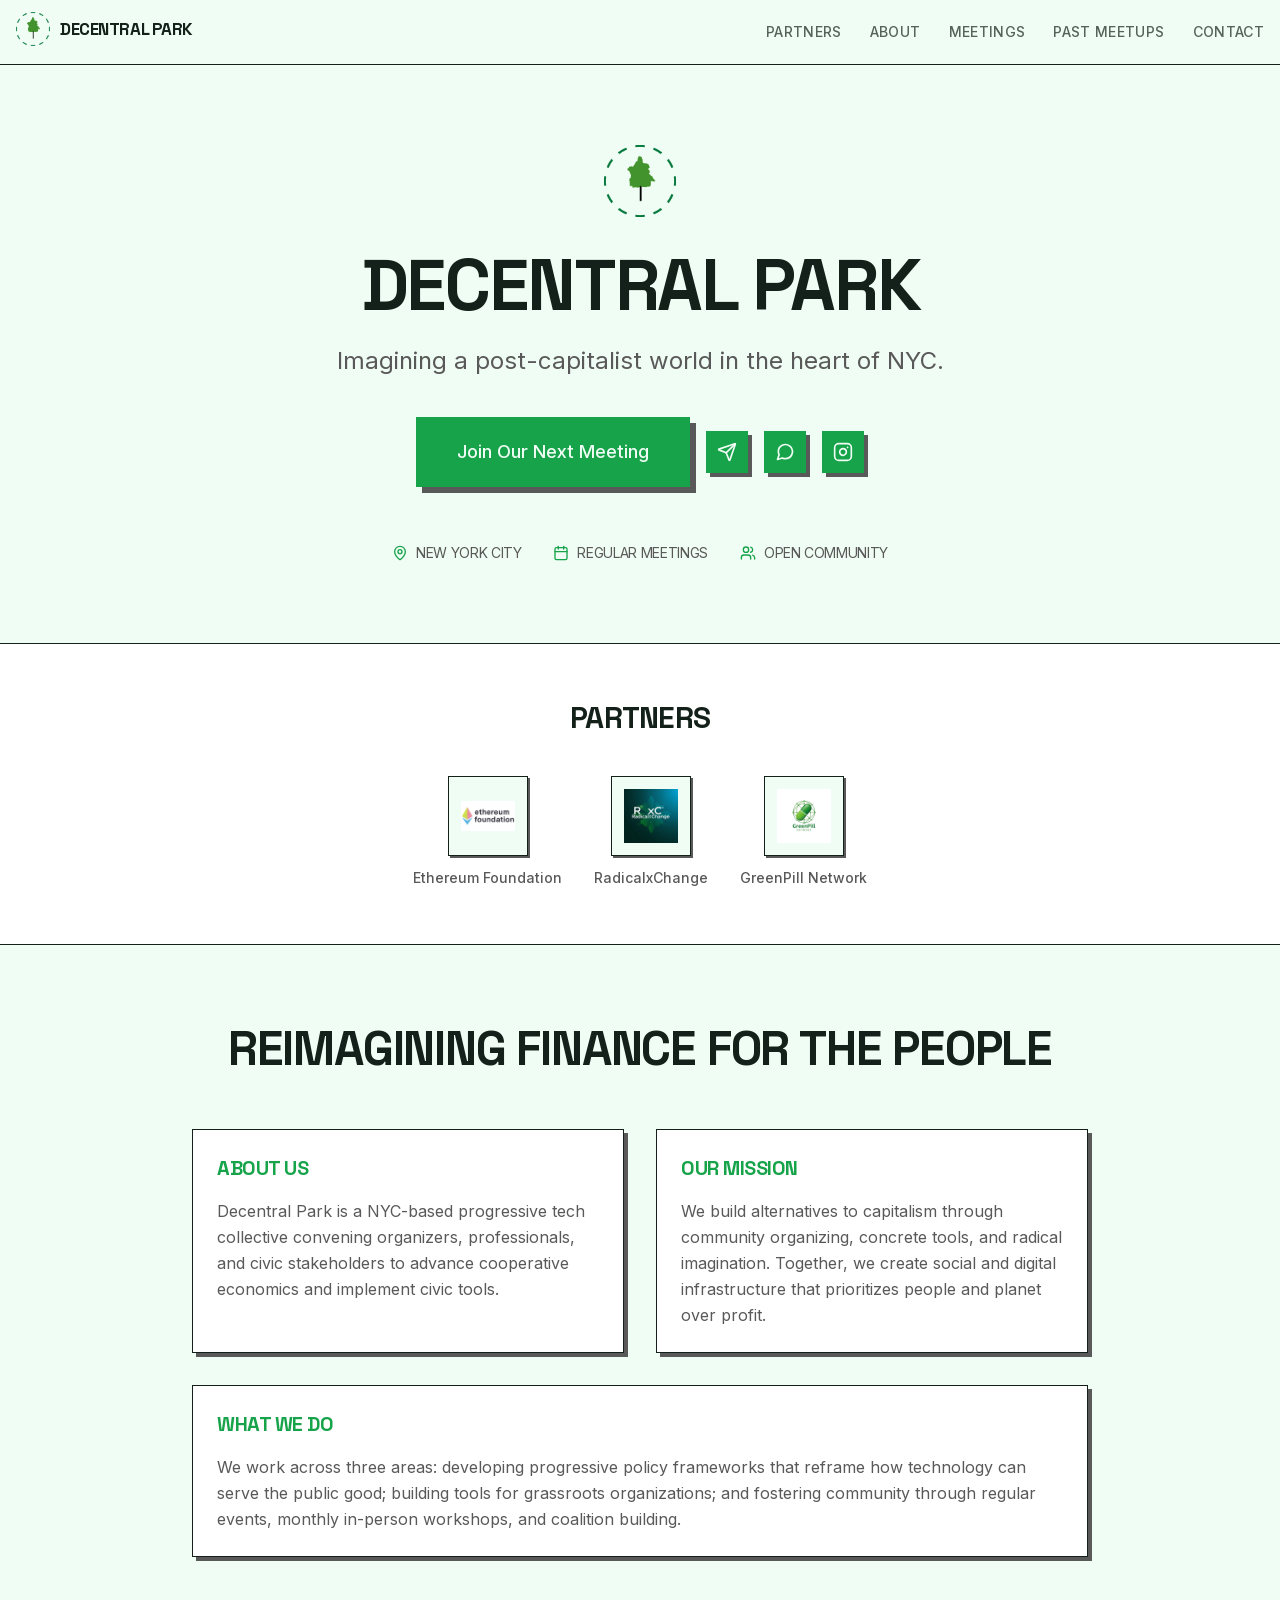
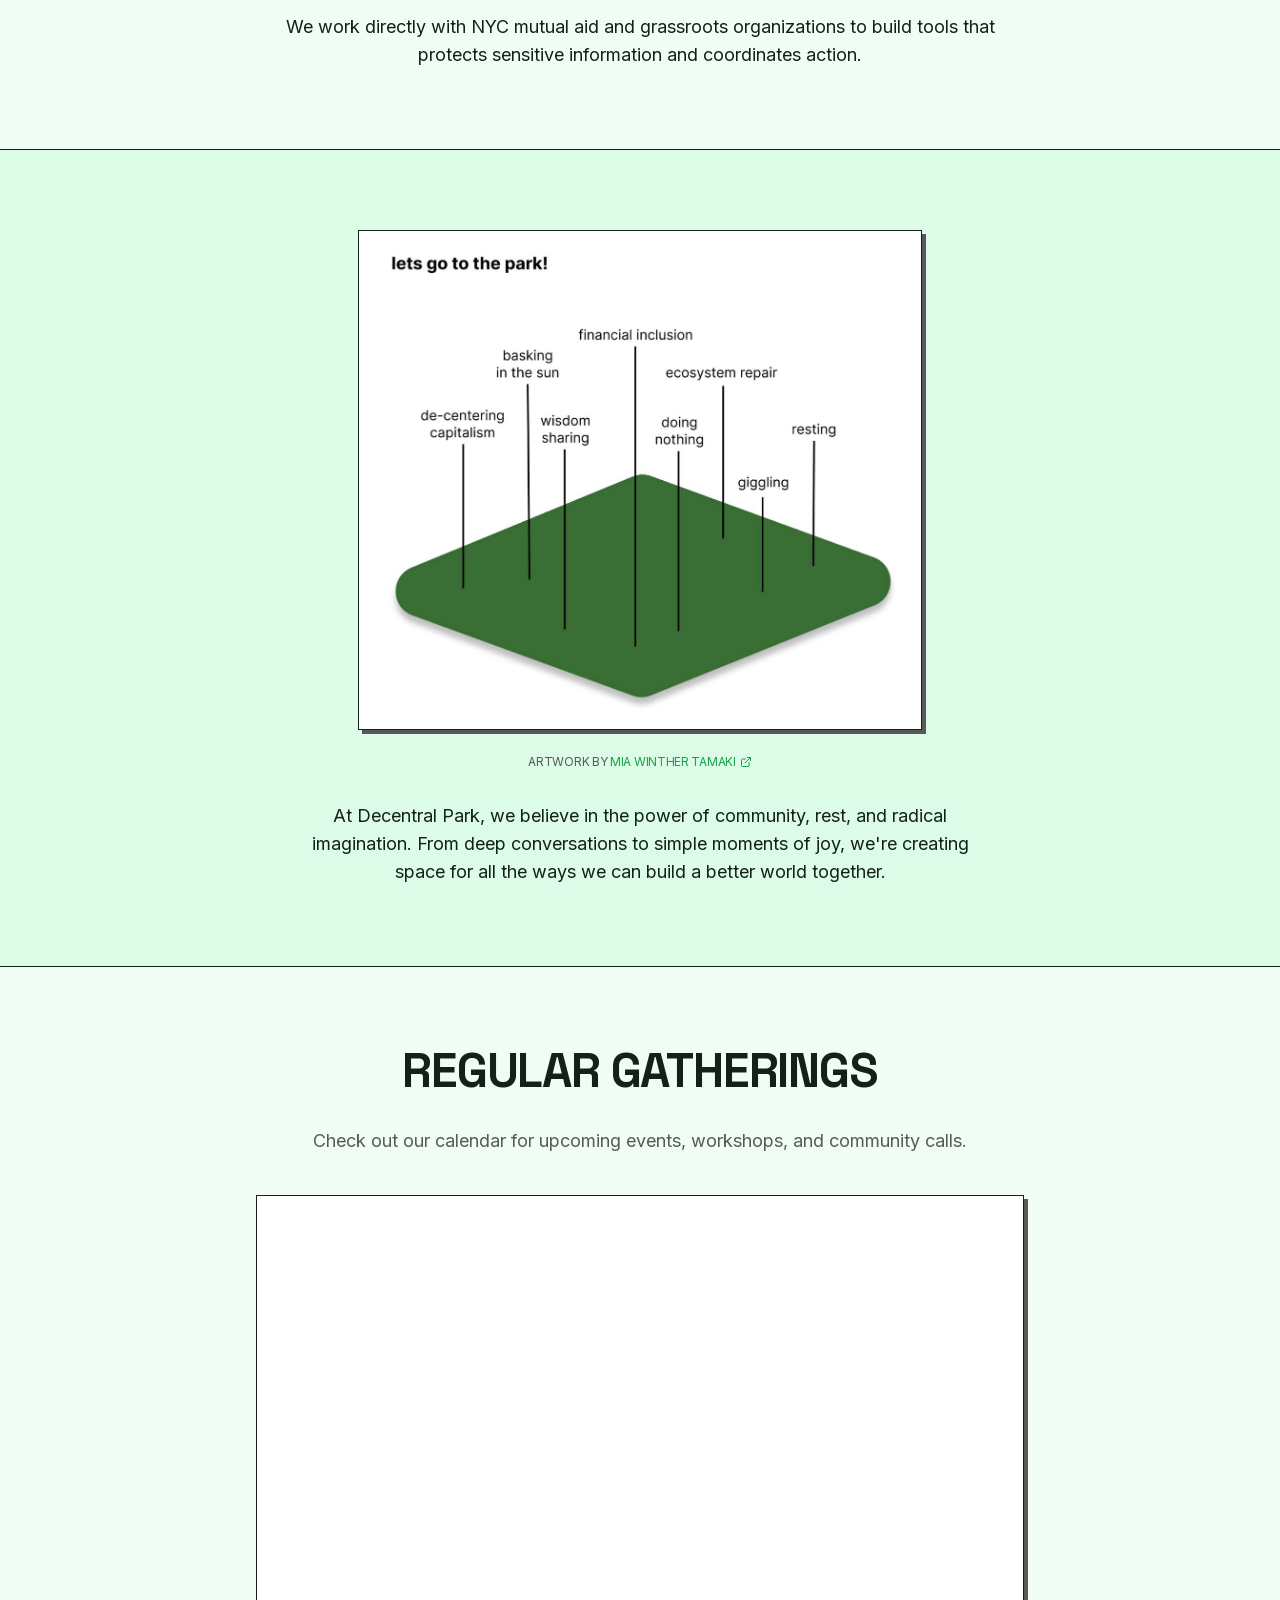
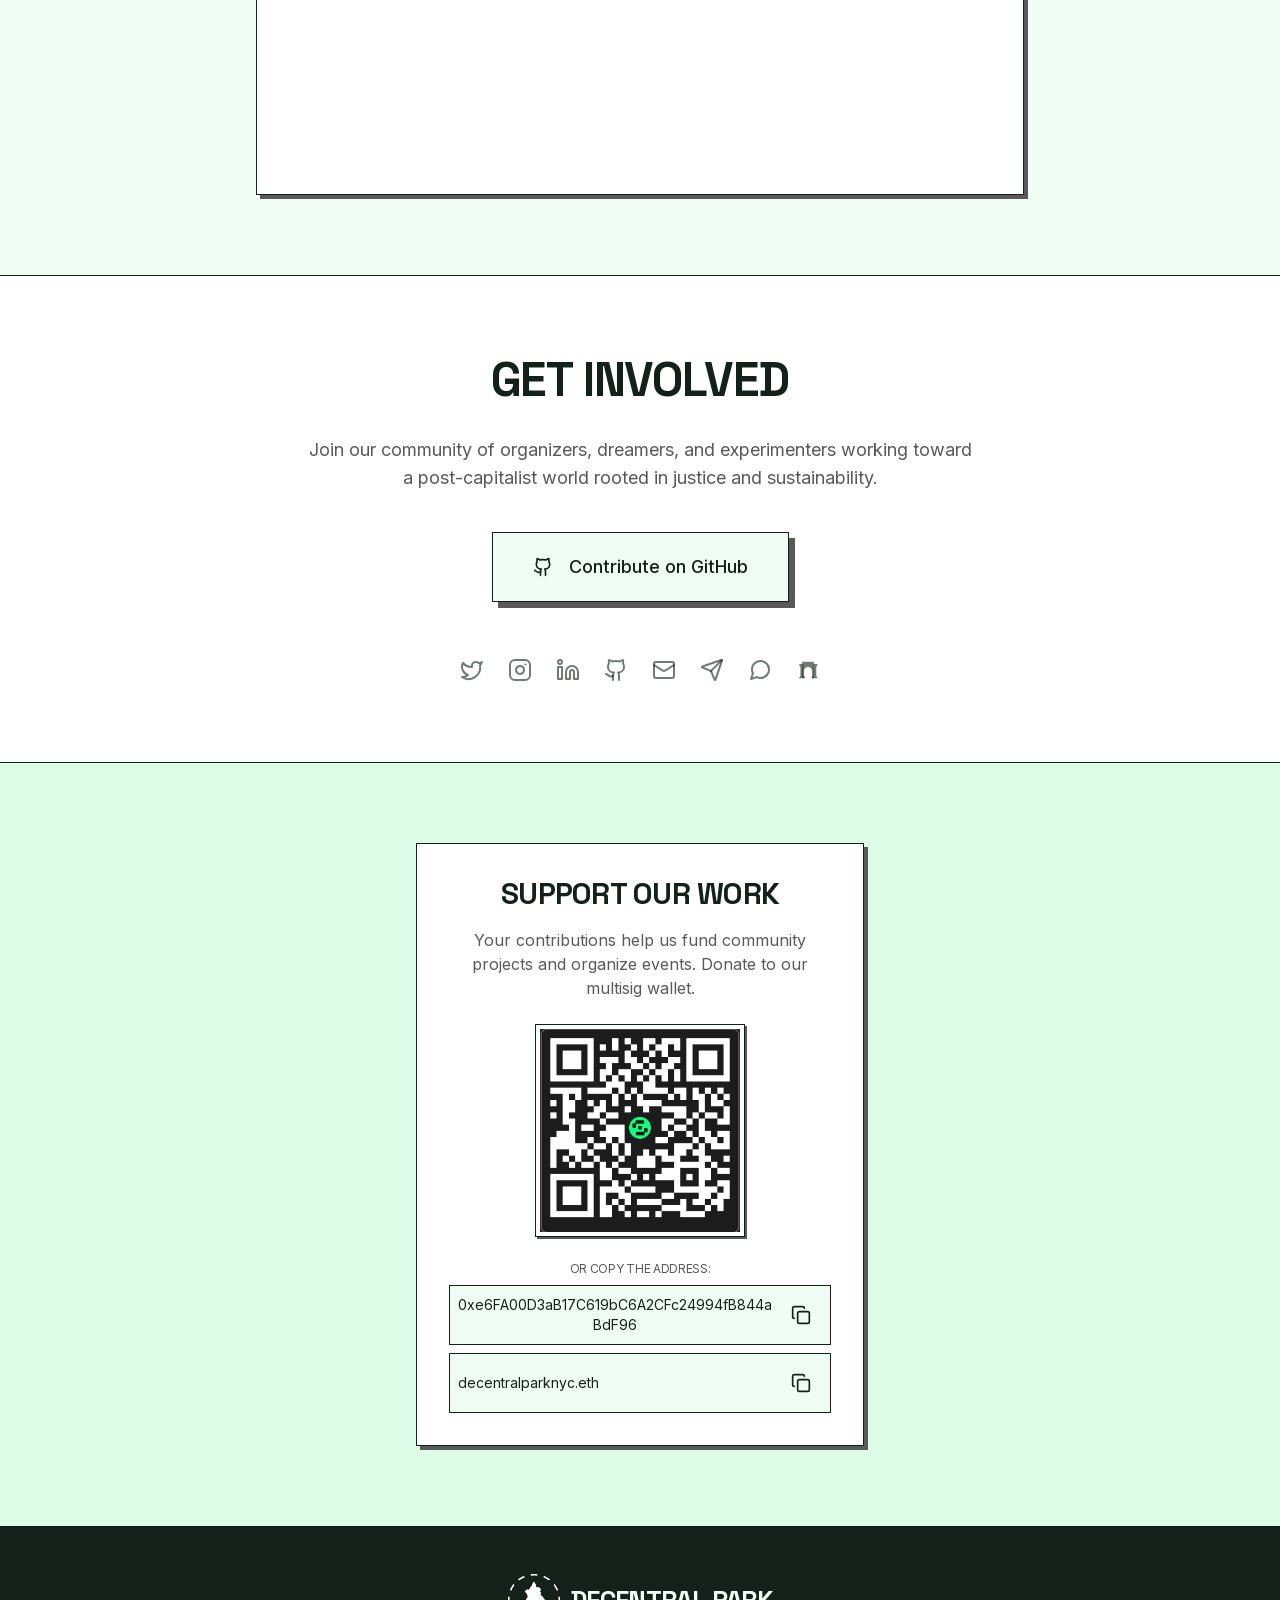
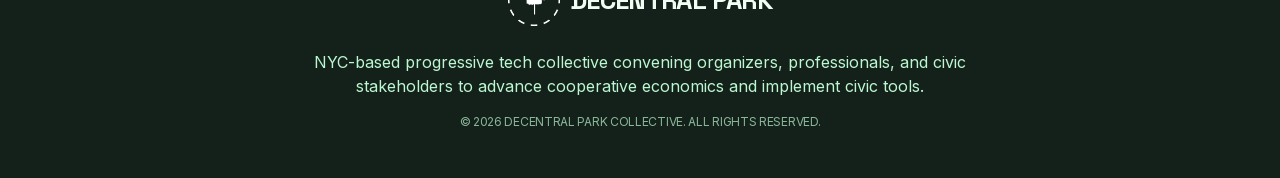
==== index.html @ e9894d42 "Use official brand logo + designed responsive navbar; drop Jun 24 address" ====
<!DOCTYPE html><!--9UjEsV_YJ0PuX_cKZlEP7--><html lang="en" data-app="fund" class="__variable_49a339 __variable_fa2f99 __variable_6d24ac"><head><meta charSet="utf-8"/><meta name="viewport" content="width=device-width, initial-scale=1"/><link rel="preload" href="/_next/static/media/36966cca54120369-s.p.woff2" as="font" crossorigin="" type="font/woff2"/><link rel="preload" href="/_next/static/media/558ca1a6aa3cb55e-s.p.woff2" as="font" crossorigin="" type="font/woff2"/><link rel="preload" href="/_next/static/media/e4af272ccee01ff0-s.p.woff2" as="font" crossorigin="" type="font/woff2"/><link rel="preload" as="image" href="/images/decentralpark-mark.png"/><link rel="preload" as="image" href="/ethereum-foundation-logo.png"/><link rel="preload" as="image" href="/radicalxchange-rxc-logo.jpg"/><link rel="preload" as="image" href="/greenpill-network-logo-green-pill.jpg"/><link rel="preload" as="image" href="/images/park-activities.jpg"/><link rel="stylesheet" href="/_next/static/css/b292b9ec24d08e16.css" data-precedence="next"/><link rel="stylesheet" href="/_next/static/css/dbeef0f3e899746a.css" data-precedence="next"/><link rel="preload" as="script" fetchPriority="low" href="/_next/static/chunks/webpack-f4da073494d581d5.js"/><script src="/_next/static/chunks/4bd1b696-c023c6e3521b1417.js" async=""></script><script src="/_next/static/chunks/255-bc8b3b9a93d25a64.js" async=""></script><script src="/_next/static/chunks/main-app-7c9e5a5fd5f6ebd3.js" async=""></script><script src="/_next/static/chunks/916-06586c9ccf376800.js" async=""></script><script src="/_next/static/chunks/47-0d89df5dea115437.js" async=""></script><script src="/_next/static/chunks/app/page-95bdada1a08a759f.js" async=""></script><meta name="next-size-adjust" content=""/><title>Decentral Park - NYC Progressive Tech Collective</title><meta name="description" content="NYC-based progressive tech collective convening organizers, professionals, and civic stakeholders to advance cooperative economics and implement civic tools."/><meta name="author" content="Decentral Park Collective"/><meta name="keywords" content="post-capitalism,NYC,collective,cooperative economics,community organizing,mutual aid,solidarity economy"/><meta name="creator" content="Decentral Park Collective"/><meta name="publisher" content="Decentral Park Collective"/><meta name="robots" content="index, follow"/><meta name="googlebot" content="index, follow, max-video-preview:-1, max-image-preview:large, max-snippet:-1"/><meta name="google-site-verification" content="your-google-verification-code"/><meta property="og:title" content="Decentral Park - NYC Progressive Tech Collective"/><meta property="og:description" content="NYC-based progressive tech collective convening organizers, professionals, and civic stakeholders to advance cooperative economics and implement civic tools."/><meta property="og:url" content="https://decentralpark.org/"/><meta property="og:site_name" content="Decentral Park"/><meta property="og:locale" content="en_US"/><meta property="og:image" content="http://localhost:3000/og-image.jpg"/><meta property="og:image:width" content="1200"/><meta property="og:image:height" content="630"/><meta property="og:image:alt" content="Decentral Park - NYC Progressive Tech Collective"/><meta property="og:type" content="website"/><meta name="twitter:card" content="summary_large_image"/><meta name="twitter:creator" content="@decentralpark"/><meta name="twitter:title" content="Decentral Park - NYC Progressive Tech Collective"/><meta name="twitter:description" content="NYC-based progressive tech collective convening organizers, professionals, and civic stakeholders to advance cooperative economics and implement civic tools."/><meta name="twitter:image" content="http://localhost:3000/og-image.jpg"/><link rel="icon" href="/favicon.ico" type="image/x-icon" sizes="16x16"/><link rel="apple-touch-icon" href="/apple-icon.png?b0acca49b889628c" type="image/png" sizes="180x180"/><script src="/_next/static/chunks/polyfills-42372ed130431b0a.js" noModule=""></script></head><body class="font-body bg-paper text-ink antialiased"><div hidden=""><!--$--><!--/$--></div><div class="min-h-screen bg-paper"><header class="sticky top-0 z-40 border-b border-ink bg-paper/90 backdrop-blur supports-[backdrop-filter]:bg-paper/75"><nav class="container mx-auto flex h-16 items-center justify-between px-4"><a href="#" aria-label="Decentral Park — home" class="shrink-0"><span class="inline-flex items-center gap-2.5"><img src="/images/decentralpark-mark.png" alt="Decentral Park" width="34" height="34"/><span class="font-display font-bold uppercase tracking-tight leading-none text-ink" style="font-size:17px">Decentral Park</span></span></a><div class="hidden items-center gap-7 md:flex"><a href="#partners" class="font-body text-sm font-medium uppercase tracking-wide text-ink/70 hover:text-[var(--accent)] transition-colors">Partners</a><a href="#about" class="font-body text-sm font-medium uppercase tracking-wide text-ink/70 hover:text-[var(--accent)] transition-colors">About</a><a href="#meetings" class="font-body text-sm font-medium uppercase tracking-wide text-ink/70 hover:text-[var(--accent)] transition-colors">Meetings</a><a href="/past-meetups" class="font-body text-sm font-medium uppercase tracking-wide text-ink/70 hover:text-[var(--accent)] transition-colors">Past Meetups</a><a href="#contact" class="font-body text-sm font-medium uppercase tracking-wide text-ink/70 hover:text-[var(--accent)] transition-colors">Contact</a></div><button type="button" aria-label="Open menu" aria-expanded="false" class="flex h-10 w-10 items-center justify-center text-ink md:hidden"><svg xmlns="http://www.w3.org/2000/svg" width="24" height="24" viewBox="0 0 24 24" fill="none" stroke="currentColor" stroke-width="2" stroke-linecap="round" stroke-linejoin="round" class="lucide lucide-menu h-7 w-7"><line x1="4" x2="20" y1="12" y2="12"></line><line x1="4" x2="20" y1="6" y2="6"></line><line x1="4" x2="20" y1="18" y2="18"></line></svg></button></nav><div class="fixed inset-0 z-50 flex flex-col bg-paper px-4 py-4 transition-transform duration-200 ease-out md:hidden translate-x-full"><div class="flex items-center justify-between border-b border-ink pb-4"><span class="inline-flex items-center gap-2.5"><img src="/images/decentralpark-mark.png" alt="Decentral Park" width="34" height="34"/><span class="font-display font-bold uppercase tracking-tight leading-none text-ink" style="font-size:17px">Decentral Park</span></span><button type="button" aria-label="Close menu" class="flex h-10 w-10 items-center justify-center text-ink"><svg xmlns="http://www.w3.org/2000/svg" width="24" height="24" viewBox="0 0 24 24" fill="none" stroke="currentColor" stroke-width="2" stroke-linecap="round" stroke-linejoin="round" class="lucide lucide-x h-7 w-7"><path d="M18 6 6 18"></path><path d="m6 6 12 12"></path></svg></button></div><div class="mt-8 flex flex-col gap-6"><a href="#partners" class="font-display text-3xl font-bold uppercase tracking-tight text-ink transition-colors hover:text-[var(--accent)]">Partners</a><a href="#about" class="font-display text-3xl font-bold uppercase tracking-tight text-ink transition-colors hover:text-[var(--accent)]">About</a><a href="#meetings" class="font-display text-3xl font-bold uppercase tracking-tight text-ink transition-colors hover:text-[var(--accent)]">Meetings</a><a href="/past-meetups" class="font-display text-3xl font-bold uppercase tracking-tight text-ink transition-colors hover:text-[var(--accent)]">Past Meetups</a><a href="#contact" class="font-display text-3xl font-bold uppercase tracking-tight text-ink transition-colors hover:text-[var(--accent)]">Contact</a></div></div></header><section class="container mx-auto px-4 py-20 text-center"><div class="max-w-4xl mx-auto"><div class="flex justify-center mb-8"><img src="/images/decentralpark-mark.png" alt="Decentral Park" width="72" height="72"/></div><h1 class="font-display font-bold uppercase tracking-[-0.03em] leading-[0.9] text-5xl md:text-7xl text-ink mb-6">Decentral Park</h1><p class="font-body text-xl md:text-2xl text-grey-2 mb-10 leading-relaxed">Imagining a post-capitalist world in the heart of NYC.</p><div class="flex flex-row flex-wrap gap-4 justify-center items-center mb-14"><a href="https://lu.ma/user/usr-WzTqp46PMChk8Xl" target="_blank" rel="noopener noreferrer" class="inline-flex items-center justify-center gap-2 whitespace-nowrap select-none font-body font-medium border transition-[transform,box-shadow,background-color,color] duration-100 ease-out active:translate-x-1 active:translate-y-1 active:shadow-none focus-visible:outline-2 focus-visible:outline-offset-2 focus-visible:outline-ink focus-visible:outline-none disabled:opacity-50 disabled:pointer-events-none [&amp;_svg]:pointer-events-none [&amp;_svg]:shrink-0 bg-[var(--accent)] text-paper border-transparent hover:bg-[var(--accent-hover)] px-10 py-5 text-lg shadow-hard-lg">Join Our Next Meeting</a><a href="https://t.me/+guHaqo9XXpk5ZmNk" target="_blank" rel="noopener noreferrer" title="Join Telegram" class="inline-flex items-center justify-center gap-2 whitespace-nowrap select-none font-body font-medium text-base border transition-[transform,box-shadow,background-color,color] duration-100 ease-out shadow-hard active:translate-x-1 active:translate-y-1 active:shadow-none focus-visible:outline-2 focus-visible:outline-offset-2 focus-visible:outline-ink focus-visible:outline-none disabled:opacity-50 disabled:pointer-events-none [&amp;_svg]:pointer-events-none [&amp;_svg]:shrink-0 bg-[var(--accent)] text-paper border-transparent hover:bg-[var(--accent-hover)] p-2.5 [&amp;_svg]:size-5"><svg xmlns="http://www.w3.org/2000/svg" width="24" height="24" viewBox="0 0 24 24" fill="none" stroke="currentColor" stroke-width="2" stroke-linecap="round" stroke-linejoin="round" class="lucide lucide-send w-5 h-5"><path d="M14.536 21.686a.5.5 0 0 0 .937-.024l6.5-19a.496.496 0 0 0-.635-.635l-19 6.5a.5.5 0 0 0-.024.937l7.93 3.18a2 2 0 0 1 1.112 1.11z"></path><path d="m21.854 2.147-10.94 10.939"></path></svg></a><a href="https://signal.group/#CjQKILyEmoyg-stu3sGG7Aa5pXE3mFi-xp5SheISn8qTMjUuEhBylsAec35xCR-_vDaRg-9u" target="_blank" rel="noopener noreferrer" title="Join Signal" class="inline-flex items-center justify-center gap-2 whitespace-nowrap select-none font-body font-medium text-base border transition-[transform,box-shadow,background-color,color] duration-100 ease-out shadow-hard active:translate-x-1 active:translate-y-1 active:shadow-none focus-visible:outline-2 focus-visible:outline-offset-2 focus-visible:outline-ink focus-visible:outline-none disabled:opacity-50 disabled:pointer-events-none [&amp;_svg]:pointer-events-none [&amp;_svg]:shrink-0 bg-[var(--accent)] text-paper border-transparent hover:bg-[var(--accent-hover)] p-2.5 [&amp;_svg]:size-5"><svg class="w-5 h-5" viewBox="0 0 24 24" fill="none" stroke="currentColor" stroke-width="2" stroke-linecap="round" stroke-linejoin="round"><path d="M21 11.5a8.38 8.38 0 0 1-.9 3.8 8.5 8.5 0 0 1-7.6 4.7 8.38 8.38 0 0 1-3.8-.9L3 21l1.9-5.7a8.38 8.38 0 0 1-.9-3.8 8.5 8.5 0 0 1 4.7-7.6 8.38 8.38 0 0 1 3.8-.9h.5a8.48 8.48 0 0 1 8 8v.5z"></path></svg></a><a href="https://www.instagram.com/decentralparknyc/" target="_blank" rel="noopener noreferrer" title="Follow on Instagram" class="inline-flex items-center justify-center gap-2 whitespace-nowrap select-none font-body font-medium text-base border transition-[transform,box-shadow,background-color,color] duration-100 ease-out shadow-hard active:translate-x-1 active:translate-y-1 active:shadow-none focus-visible:outline-2 focus-visible:outline-offset-2 focus-visible:outline-ink focus-visible:outline-none disabled:opacity-50 disabled:pointer-events-none [&amp;_svg]:pointer-events-none [&amp;_svg]:shrink-0 bg-[var(--accent)] text-paper border-transparent hover:bg-[var(--accent-hover)] p-2.5 [&amp;_svg]:size-5"><svg xmlns="http://www.w3.org/2000/svg" width="24" height="24" viewBox="0 0 24 24" fill="none" stroke="currentColor" stroke-width="2" stroke-linecap="round" stroke-linejoin="round" class="lucide lucide-instagram w-5 h-5"><rect width="20" height="20" x="2" y="2" rx="5" ry="5"></rect><path d="M16 11.37A4 4 0 1 1 12.63 8 4 4 0 0 1 16 11.37z"></path><line x1="17.5" x2="17.51" y1="6.5" y2="6.5"></line></svg></a></div><div class="flex flex-wrap items-center justify-center gap-x-8 gap-y-3 font-mono text-sm uppercase tracking-tight text-grey-2"><div class="flex items-center gap-2"><svg xmlns="http://www.w3.org/2000/svg" width="24" height="24" viewBox="0 0 24 24" fill="none" stroke="currentColor" stroke-width="2" stroke-linecap="round" stroke-linejoin="round" class="lucide lucide-map-pin w-4 h-4 text-[var(--accent)]"><path d="M20 10c0 4.993-5.539 10.193-7.399 11.799a1 1 0 0 1-1.202 0C9.539 20.193 4 14.993 4 10a8 8 0 0 1 16 0"></path><circle cx="12" cy="10" r="3"></circle></svg><span>New York City</span></div><div class="flex items-center gap-2"><svg xmlns="http://www.w3.org/2000/svg" width="24" height="24" viewBox="0 0 24 24" fill="none" stroke="currentColor" stroke-width="2" stroke-linecap="round" stroke-linejoin="round" class="lucide lucide-calendar w-4 h-4 text-[var(--accent)]"><path d="M8 2v4"></path><path d="M16 2v4"></path><rect width="18" height="18" x="3" y="4" rx="2"></rect><path d="M3 10h18"></path></svg><span>Regular Meetings</span></div><div class="flex items-center gap-2"><svg xmlns="http://www.w3.org/2000/svg" width="24" height="24" viewBox="0 0 24 24" fill="none" stroke="currentColor" stroke-width="2" stroke-linecap="round" stroke-linejoin="round" class="lucide lucide-users w-4 h-4 text-[var(--accent)]"><path d="M16 21v-2a4 4 0 0 0-4-4H6a4 4 0 0 0-4 4v2"></path><circle cx="9" cy="7" r="4"></circle><path d="M22 21v-2a4 4 0 0 0-3-3.87"></path><path d="M16 3.13a4 4 0 0 1 0 7.75"></path></svg><span>Open Community</span></div></div></div></section><section id="partners" class="bg-paper-0 border-y border-ink py-14"><div class="container mx-auto px-4"><div class="max-w-2xl mx-auto text-center"><h2 class="font-display font-bold uppercase tracking-tight text-3xl text-ink mb-10">Partners</h2><div class="flex flex-wrap items-center justify-center gap-8"><a href="https://ethereum.foundation" target="_blank" rel="noopener noreferrer" class="group flex flex-col items-center"><div class="w-20 h-20 flex items-center justify-center bg-paper border border-ink shadow-hard-sm p-3 transition-transform group-hover:-translate-x-0.5 group-hover:-translate-y-0.5"><img src="/ethereum-foundation-logo.png" alt="Ethereum Foundation" class="w-full h-full object-contain"/></div><span class="mt-3 font-body text-sm text-grey-2 font-medium group-hover:text-ink">Ethereum Foundation</span></a><a href="https://www.radicalxchange.org" target="_blank" rel="noopener noreferrer" class="group flex flex-col items-center"><div class="w-20 h-20 flex items-center justify-center bg-paper border border-ink shadow-hard-sm p-3 transition-transform group-hover:-translate-x-0.5 group-hover:-translate-y-0.5"><img src="/radicalxchange-rxc-logo.jpg" alt="RadicalxChange" class="w-full h-full object-contain"/></div><span class="mt-3 font-body text-sm text-grey-2 font-medium group-hover:text-ink">RadicalxChange</span></a><a href="https://greenpill.network" target="_blank" rel="noopener noreferrer" class="group flex flex-col items-center"><div class="w-20 h-20 flex items-center justify-center bg-paper border border-ink shadow-hard-sm p-3 transition-transform group-hover:-translate-x-0.5 group-hover:-translate-y-0.5"><img src="/greenpill-network-logo-green-pill.jpg" alt="GreenPill Network" class="w-full h-full object-contain"/></div><span class="mt-3 font-body text-sm text-grey-2 font-medium group-hover:text-ink">GreenPill Network</span></a></div></div></div></section><section id="about" class="bg-paper py-20"><div class="container mx-auto px-4"><div class="max-w-4xl mx-auto"><h2 class="font-display font-bold uppercase tracking-[-0.025em] leading-none text-4xl md:text-5xl text-center text-ink mb-14">Reimagining Finance for the People</h2><div class="grid md:grid-cols-2 gap-8 mb-8"><div class="border border-ink bg-paper-0 text-ink shadow-hard"><div class="p-6"><h3 class="font-display font-bold uppercase tracking-tight text-xl text-[var(--accent)] mb-4">About Us</h3><p class="font-body text-grey-2 leading-relaxed">Decentral Park is a NYC-based progressive tech collective convening organizers, professionals, and civic stakeholders to advance cooperative economics and implement civic tools.</p></div></div><div class="border border-ink bg-paper-0 text-ink shadow-hard"><div class="p-6"><h3 class="font-display font-bold uppercase tracking-tight text-xl text-[var(--accent)] mb-4">Our Mission</h3><p class="font-body text-grey-2 leading-relaxed">We build alternatives to capitalism through community organizing, concrete tools, and radical imagination. Together, we create social and digital infrastructure that prioritizes people and planet over profit.</p></div></div></div><div class="mb-14"><div class="border border-ink bg-paper-0 text-ink shadow-hard"><div class="p-6"><h3 class="font-display font-bold uppercase tracking-tight text-xl text-[var(--accent)] mb-4">What We Do</h3><p class="font-body text-grey-2 leading-relaxed">We work across three areas: developing progressive policy frameworks that reframe how technology can serve the public good; building tools for grassroots organizations; and fostering community through regular events, monthly in-person workshops, and coalition building.</p></div></div></div><div class="text-center"><p class="font-body text-lg text-ink max-w-3xl mx-auto">We work directly with NYC mutual aid and grassroots organizations to build tools that protects sensitive information and coordinates action.</p></div></div></div></section><section class="bg-paper-1 border-y border-ink py-20"><div class="container mx-auto px-4"><div class="max-w-4xl mx-auto text-center"><div class="mb-6 flex justify-center"><img src="/images/park-activities.jpg" alt="Let&#x27;s go to the park! - An illustration showing various activities like de-centering capitalism, basking in the sun, wisdom sharing, financial inclusion, doing nothing, ecosystem repair, giggling, and resting" class="mx-auto max-w-full h-auto border border-ink shadow-hard bg-paper-0" style="max-height:500px"/></div><div class="mb-8"><p class="font-mono text-xs uppercase tracking-tight text-grey-2 mb-2">Artwork by<!-- --> <a href="https://zora.co/collect/zora:0x7c6035dcf9846074dd5e18af1a36fd88651ba892/1?referrer=0x1eff547e423a315d75f490c6b3a481bec8389648" target="_blank" rel="noopener noreferrer" class="text-[var(--accent)] hover:underline inline-flex items-center gap-1">Mia Winther Tamaki<svg xmlns="http://www.w3.org/2000/svg" width="24" height="24" viewBox="0 0 24 24" fill="none" stroke="currentColor" stroke-width="2" stroke-linecap="round" stroke-linejoin="round" class="lucide lucide-external-link w-3 h-3"><path d="M15 3h6v6"></path><path d="M10 14 21 3"></path><path d="M18 13v6a2 2 0 0 1-2 2H5a2 2 0 0 1-2-2V8a2 2 0 0 1 2-2h6"></path></svg></a></p></div><p class="font-body text-lg text-ink max-w-2xl mx-auto">At Decentral Park, we believe in the power of community, rest, and radical imagination. From deep conversations to simple moments of joy, we&#x27;re creating space for all the ways we can build a better world together.</p></div></div></section><section id="meetings" class="bg-paper py-20"><div class="container mx-auto px-4"><div class="max-w-4xl mx-auto text-center"><h2 class="font-display font-bold uppercase tracking-tight text-4xl md:text-5xl text-ink mb-8">Regular Gatherings</h2><p class="font-body text-lg text-grey-2 mb-10 max-w-2xl mx-auto">Check out our calendar for upcoming events, workshops, and community calls.</p><div class="w-full max-w-3xl mx-auto"><iframe src="https://lu.ma/embed/calendar/cal-LTmdzQUVscVHodG/events" class="w-full h-[600px] border border-ink shadow-hard bg-paper-0" allowFullScreen="" aria-hidden="false" tabindex="0"></iframe></div></div></div></section><section id="contact" class="bg-paper-0 border-t border-ink py-20"><div class="container mx-auto px-4"><div class="max-w-4xl mx-auto text-center"><h2 class="font-display font-bold uppercase tracking-tight text-4xl md:text-5xl text-ink mb-8">Get Involved</h2><p class="font-body text-lg text-grey-2 mb-10 max-w-2xl mx-auto">Join our community of organizers, dreamers, and experimenters working toward a post-capitalist world rooted in justice and sustainability.</p><div class="flex justify-center mb-14"><a href="https://github.com/decentralparknyc/decentralparknyc" target="_blank" rel="noopener noreferrer" class="inline-flex items-center justify-center gap-2 whitespace-nowrap select-none font-body font-medium border transition-[transform,box-shadow,background-color,color] duration-100 ease-out active:translate-x-1 active:translate-y-1 active:shadow-none focus-visible:outline-2 focus-visible:outline-offset-2 focus-visible:outline-ink focus-visible:outline-none disabled:opacity-50 disabled:pointer-events-none [&amp;_svg]:pointer-events-none [&amp;_svg]:shrink-0 bg-paper text-ink border-ink hover:bg-paper-1 px-10 py-5 text-lg shadow-hard-lg"><svg xmlns="http://www.w3.org/2000/svg" width="24" height="24" viewBox="0 0 24 24" fill="none" stroke="currentColor" stroke-width="2" stroke-linecap="round" stroke-linejoin="round" class="lucide lucide-github w-5 h-5 mr-2"><path d="M15 22v-4a4.8 4.8 0 0 0-1-3.5c3 0 6-2 6-5.5.08-1.25-.27-2.48-1-3.5.28-1.15.28-2.35 0-3.5 0 0-1 0-3 1.5-2.64-.5-5.36-.5-8 0C6 2 5 2 5 2c-.3 1.15-.3 2.35 0 3.5A5.403 5.403 0 0 0 4 9c0 3.5 3 5.5 6 5.5-.39.49-.68 1.05-.85 1.65-.17.6-.22 1.23-.15 1.85v4"></path><path d="M9 18c-4.51 2-5-2-7-2"></path></svg>Contribute on GitHub</a></div><div class="flex flex-wrap justify-center gap-6"><a href="https://x.com/decentralparkny" target="_blank" rel="noopener noreferrer" class="text-ink/60 hover:text-[var(--accent)] transition-colors"><svg xmlns="http://www.w3.org/2000/svg" width="24" height="24" viewBox="0 0 24 24" fill="none" stroke="currentColor" stroke-width="2" stroke-linecap="round" stroke-linejoin="round" class="lucide lucide-twitter w-6 h-6"><path d="M22 4s-.7 2.1-2 3.4c1.6 10-9.4 17.3-18 11.6 2.2.1 4.4-.6 6-2C3 15.5.5 9.6 3 5c2.2 2.6 5.6 4.1 9 4-.9-4.2 4-6.6 7-3.8 1.1 0 3-1.2 3-1.2z"></path></svg></a><a href="https://www.instagram.com/decentralparknyc/" target="_blank" rel="noopener noreferrer" class="text-ink/60 hover:text-[var(--accent)] transition-colors" title="Follow on Instagram"><svg xmlns="http://www.w3.org/2000/svg" width="24" height="24" viewBox="0 0 24 24" fill="none" stroke="currentColor" stroke-width="2" stroke-linecap="round" stroke-linejoin="round" class="lucide lucide-instagram w-6 h-6"><rect width="20" height="20" x="2" y="2" rx="5" ry="5"></rect><path d="M16 11.37A4 4 0 1 1 12.63 8 4 4 0 0 1 16 11.37z"></path><line x1="17.5" x2="17.51" y1="6.5" y2="6.5"></line></svg></a><a href="https://www.linkedin.com/company/decentral-park/" target="_blank" rel="noopener noreferrer" class="text-ink/60 hover:text-[var(--accent)] transition-colors" title="Follow on LinkedIn"><svg xmlns="http://www.w3.org/2000/svg" width="24" height="24" viewBox="0 0 24 24" fill="none" stroke="currentColor" stroke-width="2" stroke-linecap="round" stroke-linejoin="round" class="lucide lucide-linkedin w-6 h-6"><path d="M16 8a6 6 0 0 1 6 6v7h-4v-7a2 2 0 0 0-2-2 2 2 0 0 0-2 2v7h-4v-7a6 6 0 0 1 6-6z"></path><rect width="4" height="12" x="2" y="9"></rect><circle cx="4" cy="4" r="2"></circle></svg></a><a href="https://github.com/decentralparknyc/decentralparknyc" target="_blank" rel="noopener noreferrer" class="text-ink/60 hover:text-[var(--accent)] transition-colors"><svg xmlns="http://www.w3.org/2000/svg" width="24" height="24" viewBox="0 0 24 24" fill="none" stroke="currentColor" stroke-width="2" stroke-linecap="round" stroke-linejoin="round" class="lucide lucide-github w-6 h-6"><path d="M15 22v-4a4.8 4.8 0 0 0-1-3.5c3 0 6-2 6-5.5.08-1.25-.27-2.48-1-3.5.28-1.15.28-2.35 0-3.5 0 0-1 0-3 1.5-2.64-.5-5.36-.5-8 0C6 2 5 2 5 2c-.3 1.15-.3 2.35 0 3.5A5.403 5.403 0 0 0 4 9c0 3.5 3 5.5 6 5.5-.39.49-.68 1.05-.85 1.65-.17.6-.22 1.23-.15 1.85v4"></path><path d="M9 18c-4.51 2-5-2-7-2"></path></svg></a><a href="mailto:nycryptoleft@gmail.com" class="text-ink/60 hover:text-[var(--accent)] transition-colors"><svg xmlns="http://www.w3.org/2000/svg" width="24" height="24" viewBox="0 0 24 24" fill="none" stroke="currentColor" stroke-width="2" stroke-linecap="round" stroke-linejoin="round" class="lucide lucide-mail w-6 h-6"><rect width="20" height="16" x="2" y="4" rx="2"></rect><path d="m22 7-8.97 5.7a1.94 1.94 0 0 1-2.06 0L2 7"></path></svg></a><a href="https://t.me/+guHaqo9XXpk5ZmNk" target="_blank" rel="noopener noreferrer" class="text-ink/60 hover:text-[var(--accent)] transition-colors" title="Join Telegram"><svg xmlns="http://www.w3.org/2000/svg" width="24" height="24" viewBox="0 0 24 24" fill="none" stroke="currentColor" stroke-width="2" stroke-linecap="round" stroke-linejoin="round" class="lucide lucide-send w-6 h-6"><path d="M14.536 21.686a.5.5 0 0 0 .937-.024l6.5-19a.496.496 0 0 0-.635-.635l-19 6.5a.5.5 0 0 0-.024.937l7.93 3.18a2 2 0 0 1 1.112 1.11z"></path><path d="m21.854 2.147-10.94 10.939"></path></svg></a><a href="https://signal.group/#CjQKILyEmoyg-stu3sGG7Aa5pXE3mFi-xp5SheISn8qTMjUuEhBylsAec35xCR-_vDaRg-9u" target="_blank" rel="noopener noreferrer" class="text-ink/60 hover:text-[var(--accent)] transition-colors" title="Join Signal"><svg class="w-6 h-6" viewBox="0 0 24 24" fill="none" stroke="currentColor" stroke-width="2" stroke-linecap="round" stroke-linejoin="round"><path d="M21 11.5a8.38 8.38 0 0 1-.9 3.8 8.5 8.5 0 0 1-7.6 4.7 8.38 8.38 0 0 1-3.8-.9L3 21l1.9-5.7a8.38 8.38 0 0 1-.9-3.8 8.5 8.5 0 0 1 4.7-7.6 8.38 8.38 0 0 1 3.8-.9h.5a8.48 8.48 0 0 1 8 8v.5z"></path></svg></a><a href="https://farcaster.xyz/decentralpark" target="_blank" rel="noopener noreferrer" class="text-ink/60 hover:text-[var(--accent)] transition-colors" title="Follow on Farcaster"><svg class="w-6 h-6" viewBox="0 0 1000 1000" fill="currentColor" xmlns="http://www.w3.org/2000/svg"><path d="M257.778 155.556H742.222V844.445H671.111V528.889H670.414C662.554 441.677 589.258 373.333 500 373.333C410.742 373.333 337.446 441.677 329.586 528.889H328.889V844.445H257.778V155.556Z"></path><path d="M128.889 253.333L157.778 351.111H182.222V746.667C169.949 746.667 160 756.616 160 768.889V795.556H155.556C143.283 795.556 133.333 805.505 133.333 817.778V844.445H382.222V817.778C382.222 805.505 372.273 795.556 360 795.556H355.556V768.889C355.556 756.616 345.606 746.667 333.333 746.667H306.667V253.333H128.889Z"></path><path d="M693.333 746.667C681.06 746.667 671.111 756.616 671.111 768.889V795.556H666.667C654.394 795.556 644.444 805.505 644.444 817.778V844.445H893.333V817.778C893.333 805.505 883.384 795.556 871.111 795.556H866.667V768.889C866.667 756.616 856.717 746.667 844.444 746.667V351.111H868.889L897.778 253.333H720V746.667H693.333Z"></path></svg></a></div></div></div></section><section id="donate" class="bg-paper-1 border-t border-ink py-20"><div class="container mx-auto px-4"><div class="max-w-md mx-auto text-center bg-paper-0 p-8 border border-ink shadow-hard"><h2 class="font-display font-bold uppercase tracking-tight text-3xl text-ink mb-4">Support Our Work</h2><p class="font-body text-grey-2 mb-6">Your contributions help us fund community projects and organize events. Donate to our multisig wallet.</p><div class="flex justify-center mb-6"><div class="border border-ink shadow-hard-sm bg-paper-0 p-1"><img alt="Multisig Wallet QR Code" loading="lazy" width="200" height="200" decoding="async" data-nimg="1" style="color:transparent" src="/images/multisig-qr-code.png"/></div></div><div class="mt-4"><p class="font-mono text-xs uppercase tracking-tight text-grey-2 mb-2">Or copy the address:</p><div class="flex items-center justify-between bg-paper border border-ink p-2"><code class="font-mono text-sm text-ink break-all">0xe6FA00D3aB17C619bC6A2CFc24994fB844aBdF96</code><button class="inline-flex items-center justify-center gap-2 whitespace-nowrap select-none font-body font-medium text-base border transition-[transform,box-shadow,background-color,color] duration-100 ease-out shadow-hard active:shadow-none focus-visible:outline-2 focus-visible:outline-offset-2 focus-visible:outline-ink focus-visible:outline-none disabled:opacity-50 disabled:pointer-events-none [&amp;_svg]:pointer-events-none [&amp;_svg]:shrink-0 border-transparent shadow-none active:translate-x-0 active:translate-y-0 hover:bg-paper-1 text-ink p-2.5 [&amp;_svg]:size-5 ml-2"><svg xmlns="http://www.w3.org/2000/svg" width="24" height="24" viewBox="0 0 24 24" fill="none" stroke="currentColor" stroke-width="2" stroke-linecap="round" stroke-linejoin="round" class="lucide lucide-copy w-4 h-4"><rect width="14" height="14" x="8" y="8" rx="2" ry="2"></rect><path d="M4 16c-1.1 0-2-.9-2-2V4c0-1.1.9-2 2-2h10c1.1 0 2 .9 2 2"></path></svg></button></div><div class="flex items-center justify-between bg-paper border border-ink p-2 mt-2"><code class="font-mono text-sm text-ink">decentralparknyc.eth</code><button class="inline-flex items-center justify-center gap-2 whitespace-nowrap select-none font-body font-medium text-base border transition-[transform,box-shadow,background-color,color] duration-100 ease-out shadow-hard active:shadow-none focus-visible:outline-2 focus-visible:outline-offset-2 focus-visible:outline-ink focus-visible:outline-none disabled:opacity-50 disabled:pointer-events-none [&amp;_svg]:pointer-events-none [&amp;_svg]:shrink-0 border-transparent shadow-none active:translate-x-0 active:translate-y-0 hover:bg-paper-1 text-ink p-2.5 [&amp;_svg]:size-5 ml-2"><svg xmlns="http://www.w3.org/2000/svg" width="24" height="24" viewBox="0 0 24 24" fill="none" stroke="currentColor" stroke-width="2" stroke-linecap="round" stroke-linejoin="round" class="lucide lucide-copy w-4 h-4"><rect width="14" height="14" x="8" y="8" rx="2" ry="2"></rect><path d="M4 16c-1.1 0-2-.9-2-2V4c0-1.1.9-2 2-2h10c1.1 0 2 .9 2 2"></path></svg></button></div></div></div></div></section><footer class="bg-ink text-paper py-12"><div class="container mx-auto px-4 text-center"><div class="flex items-center justify-center mb-6"><span class="inline-flex items-center gap-2.5"><img src="/images/decentralpark-mark.png" alt="Decentral Park" width="52" height="52" style="filter:brightness(0) saturate(100%) invert(100%)"/><span class="font-display font-bold uppercase tracking-tight leading-none text-paper" style="font-size:26px">Decentral Park</span></span></div><p class="font-body text-paper-2 mb-4 max-w-2xl mx-auto">NYC-based progressive tech collective convening organizers, professionals, and civic stakeholders to advance cooperative economics and implement civic tools.</p><p class="font-mono text-xs uppercase tracking-tight text-paper-2/70">© 2026 Decentral Park Collective. All rights reserved.</p></div></footer></div><!--$--><!--/$--><script src="/_next/static/chunks/webpack-f4da073494d581d5.js" id="_R_" async=""></script><script>(self.__next_f=self.__next_f||[]).push([0])</script><script>self.__next_f.push([1,"1:\"$Sreact.fragment\"\n2:I[9766,[],\"\"]\n3:I[8924,[],\"\"]\n4:I[8366,[\"916\",\"static/chunks/916-06586c9ccf376800.js\",\"47\",\"static/chunks/47-0d89df5dea115437.js\",\"974\",\"static/chunks/app/page-95bdada1a08a759f.js\"],\"default\"]\n5:I[4431,[],\"OutletBoundary\"]\n7:I[5278,[],\"AsyncMetadataOutlet\"]\n9:I[4431,[],\"ViewportBoundary\"]\nb:I[4431,[],\"MetadataBoundary\"]\nc:\"$Sreact.suspense\"\ne:I[7150,[],\"\"]\n:HL[\"/_next/static/media/36966cca54120369-s.p.woff2\",\"font\",{\"crossOrigin\":\"\",\"type\":\"font/woff2\"}]\n:HL[\"/_next/static/media/558ca1a6aa3cb55e-s.p.woff2\",\"font\",{\"crossOrigin\":\"\",\"type\":\"font/woff2\"}]\n:HL[\"/_next/static/media/e4af272ccee01ff0-s.p.woff2\",\"font\",{\"crossOrigin\":\"\",\"type\":\"font/woff2\"}]\n:HL[\"/_next/static/css/b292b9ec24d08e16.css\",\"style\"]\n:HL[\"/_next/static/css/dbeef0f3e899746a.css\",\"style\"]\n"])</script><script>self.__next_f.push([1,"0:{\"P\":null,\"b\":\"9UjEsV_YJ0PuX-cKZlEP7\",\"p\":\"\",\"c\":[\"\",\"\"],\"i\":false,\"f\":[[[\"\",{\"children\":[\"__PAGE__\",{}]},\"$undefined\",\"$undefined\",true],[\"\",[\"$\",\"$1\",\"c\",{\"children\":[[[\"$\",\"link\",\"0\",{\"rel\":\"stylesheet\",\"href\":\"/_next/static/css/b292b9ec24d08e16.css\",\"precedence\":\"next\",\"crossOrigin\":\"$undefined\",\"nonce\":\"$undefined\"}],[\"$\",\"link\",\"1\",{\"rel\":\"stylesheet\",\"href\":\"/_next/static/css/dbeef0f3e899746a.css\",\"precedence\":\"next\",\"crossOrigin\":\"$undefined\",\"nonce\":\"$undefined\"}]],[\"$\",\"html\",null,{\"lang\":\"en\",\"data-app\":\"fund\",\"className\":\"__variable_49a339 __variable_fa2f99 __variable_6d24ac\",\"children\":[\"$\",\"body\",null,{\"className\":\"font-body bg-paper text-ink antialiased\",\"children\":[\"$\",\"$L2\",null,{\"parallelRouterKey\":\"children\",\"error\":\"$undefined\",\"errorStyles\":\"$undefined\",\"errorScripts\":\"$undefined\",\"template\":[\"$\",\"$L3\",null,{}],\"templateStyles\":\"$undefined\",\"templateScripts\":\"$undefined\",\"notFound\":[[[\"$\",\"title\",null,{\"children\":\"404: This page could not be found.\"}],[\"$\",\"div\",null,{\"style\":{\"fontFamily\":\"system-ui,\\\"Segoe UI\\\",Roboto,Helvetica,Arial,sans-serif,\\\"Apple Color Emoji\\\",\\\"Segoe UI Emoji\\\"\",\"height\":\"100vh\",\"textAlign\":\"center\",\"display\":\"flex\",\"flexDirection\":\"column\",\"alignItems\":\"center\",\"justifyContent\":\"center\"},\"children\":[\"$\",\"div\",null,{\"children\":[[\"$\",\"style\",null,{\"dangerouslySetInnerHTML\":{\"__html\":\"body{color:#000;background:#fff;margin:0}.next-error-h1{border-right:1px solid rgba(0,0,0,.3)}@media (prefers-color-scheme:dark){body{color:#fff;background:#000}.next-error-h1{border-right:1px solid rgba(255,255,255,.3)}}\"}}],[\"$\",\"h1\",null,{\"className\":\"next-error-h1\",\"style\":{\"display\":\"inline-block\",\"margin\":\"0 20px 0 0\",\"padding\":\"0 23px 0 0\",\"fontSize\":24,\"fontWeight\":500,\"verticalAlign\":\"top\",\"lineHeight\":\"49px\"},\"children\":404}],[\"$\",\"div\",null,{\"style\":{\"display\":\"inline-block\"},\"children\":[\"$\",\"h2\",null,{\"style\":{\"fontSize\":14,\"fontWeight\":400,\"lineHeight\":\"49px\",\"margin\":0},\"children\":\"This page could not be found.\"}]}]]}]}]],[]],\"forbidden\":\"$undefined\",\"unauthorized\":\"$undefined\"}]}]}]]}],{\"children\":[\"__PAGE__\",[\"$\",\"$1\",\"c\",{\"children\":[[\"$\",\"$L4\",null,{}],null,[\"$\",\"$L5\",null,{\"children\":[\"$L6\",[\"$\",\"$L7\",null,{\"promise\":\"$@8\"}]]}]]}],{},null,false]},null,false],[\"$\",\"$1\",\"h\",{\"children\":[null,[[\"$\",\"$L9\",null,{\"children\":\"$La\"}],[\"$\",\"meta\",null,{\"name\":\"next-size-adjust\",\"content\":\"\"}]],[\"$\",\"$Lb\",null,{\"children\":[\"$\",\"div\",null,{\"hidden\":true,\"children\":[\"$\",\"$c\",null,{\"fallback\":null,\"children\":\"$Ld\"}]}]}]]}],false]],\"m\":\"$undefined\",\"G\":[\"$e\",[]],\"s\":false,\"S\":true}\n"])</script><script>self.__next_f.push([1,"a:[[\"$\",\"meta\",\"0\",{\"charSet\":\"utf-8\"}],[\"$\",\"meta\",\"1\",{\"name\":\"viewport\",\"content\":\"width=device-width, initial-scale=1\"}]]\n6:null\n"])</script><script>self.__next_f.push([1,"f:I[622,[],\"IconMark\"]\n"])</script><script>self.__next_f.push([1,"8:{\"metadata\":[[\"$\",\"title\",\"0\",{\"children\":\"Decentral Park - NYC Progressive Tech Collective\"}],[\"$\",\"meta\",\"1\",{\"name\":\"description\",\"content\":\"NYC-based progressive tech collective convening organizers, professionals, and civic stakeholders to advance cooperative economics and implement civic tools.\"}],[\"$\",\"meta\",\"2\",{\"name\":\"author\",\"content\":\"Decentral Park Collective\"}],[\"$\",\"meta\",\"3\",{\"name\":\"keywords\",\"content\":\"post-capitalism,NYC,collective,cooperative economics,community organizing,mutual aid,solidarity economy\"}],[\"$\",\"meta\",\"4\",{\"name\":\"creator\",\"content\":\"Decentral Park Collective\"}],[\"$\",\"meta\",\"5\",{\"name\":\"publisher\",\"content\":\"Decentral Park Collective\"}],[\"$\",\"meta\",\"6\",{\"name\":\"robots\",\"content\":\"index, follow\"}],[\"$\",\"meta\",\"7\",{\"name\":\"googlebot\",\"content\":\"index, follow, max-video-preview:-1, max-image-preview:large, max-snippet:-1\"}],[\"$\",\"meta\",\"8\",{\"name\":\"google-site-verification\",\"content\":\"your-google-verification-code\"}],[\"$\",\"meta\",\"9\",{\"property\":\"og:title\",\"content\":\"Decentral Park - NYC Progressive Tech Collective\"}],[\"$\",\"meta\",\"10\",{\"property\":\"og:description\",\"content\":\"NYC-based progressive tech collective convening organizers, professionals, and civic stakeholders to advance cooperative economics and implement civic tools.\"}],[\"$\",\"meta\",\"11\",{\"property\":\"og:url\",\"content\":\"https://decentralpark.org/\"}],[\"$\",\"meta\",\"12\",{\"property\":\"og:site_name\",\"content\":\"Decentral Park\"}],[\"$\",\"meta\",\"13\",{\"property\":\"og:locale\",\"content\":\"en_US\"}],[\"$\",\"meta\",\"14\",{\"property\":\"og:image\",\"content\":\"http://localhost:3000/og-image.jpg\"}],[\"$\",\"meta\",\"15\",{\"property\":\"og:image:width\",\"content\":\"1200\"}],[\"$\",\"meta\",\"16\",{\"property\":\"og:image:height\",\"content\":\"630\"}],[\"$\",\"meta\",\"17\",{\"property\":\"og:image:alt\",\"content\":\"Decentral Park - NYC Progressive Tech Collective\"}],[\"$\",\"meta\",\"18\",{\"property\":\"og:type\",\"content\":\"website\"}],[\"$\",\"meta\",\"19\",{\"name\":\"twitter:card\",\"content\":\"summary_large_image\"}],[\"$\",\"meta\",\"20\",{\"name\":\"twitter:creator\",\"content\":\"@decentralpark\"}],[\"$\",\"meta\",\"21\",{\"name\":\"twitter:title\",\"content\":\"Decentral Park - NYC Progressive Tech Collective\"}],[\"$\",\"meta\",\"22\",{\"name\":\"twitter:description\",\"content\":\"NYC-based progressive tech collective convening organizers, professionals, and civic stakeholders to advance cooperative economics and implement civic tools.\"}],[\"$\",\"meta\",\"23\",{\"name\":\"twitter:image\",\"content\":\"http://localhost:3000/og-image.jpg\"}],[\"$\",\"link\",\"24\",{\"rel\":\"icon\",\"href\":\"/favicon.ico\",\"type\":\"image/x-icon\",\"sizes\":\"16x16\"}],[\"$\",\"link\",\"25\",{\"rel\":\"apple-touch-icon\",\"href\":\"/apple-icon.png?b0acca49b889628c\",\"type\":\"image/png\",\"sizes\":\"180x180\"}],[\"$\",\"$Lf\",\"26\",{}]],\"error\":null,\"digest\":\"$undefined\"}\n"])</script><script>self.__next_f.push([1,"d:\"$8:metadata\"\n"])</script></body></html>
---- _next/static/css/b292b9ec24d08e16.css ----
@font-face{font-family:Space Grotesk;font-style:normal;font-weight:400;font-display:swap;src:url(/_next/static/media/e1aab0933260df4d-s.woff2) format("woff2");unicode-range:u+0102-0103,u+0110-0111,u+0128-0129,u+0168-0169,u+01a0-01a1,u+01af-01b0,u+0300-0301,u+0303-0304,u+0308-0309,u+0323,u+0329,u+1ea0-1ef9,u+20ab}@font-face{font-family:Space Grotesk;font-style:normal;font-weight:400;font-display:swap;src:url(/_next/static/media/b7387a63dd068245-s.woff2) format("woff2");unicode-range:u+0100-02ba,u+02bd-02c5,u+02c7-02cc,u+02ce-02d7,u+02dd-02ff,u+0304,u+0308,u+0329,u+1d00-1dbf,u+1e00-1e9f,u+1ef2-1eff,u+2020,u+20a0-20ab,u+20ad-20c0,u+2113,u+2c60-2c7f,u+a720-a7ff}@font-face{font-family:Space Grotesk;font-style:normal;font-weight:400;font-display:swap;src:url(/_next/static/media/36966cca54120369-s.p.woff2) format("woff2");unicode-range:u+00??,u+0131,u+0152-0153,u+02bb-02bc,u+02c6,u+02da,u+02dc,u+0304,u+0308,u+0329,u+2000-206f,u+20ac,u+2122,u+2191,u+2193,u+2212,u+2215,u+feff,u+fffd}@font-face{font-family:Space Grotesk;font-style:normal;font-weight:500;font-display:swap;src:url(/_next/static/media/e1aab0933260df4d-s.woff2) format("woff2");unicode-range:u+0102-0103,u+0110-0111,u+0128-0129,u+0168-0169,u+01a0-01a1,u+01af-01b0,u+0300-0301,u+0303-0304,u+0308-0309,u+0323,u+0329,u+1ea0-1ef9,u+20ab}@font-face{font-family:Space Grotesk;font-style:normal;font-weight:500;font-display:swap;src:url(/_next/static/media/b7387a63dd068245-s.woff2) format("woff2");unicode-range:u+0100-02ba,u+02bd-02c5,u+02c7-02cc,u+02ce-02d7,u+02dd-02ff,u+0304,u+0308,u+0329,u+1d00-1dbf,u+1e00-1e9f,u+1ef2-1eff,u+2020,u+20a0-20ab,u+20ad-20c0,u+2113,u+2c60-2c7f,u+a720-a7ff}@font-face{font-family:Space Grotesk;font-style:normal;font-weight:500;font-display:swap;src:url(/_next/static/media/36966cca54120369-s.p.woff2) format("woff2");unicode-range:u+00??,u+0131,u+0152-0153,u+02bb-02bc,u+02c6,u+02da,u+02dc,u+0304,u+0308,u+0329,u+2000-206f,u+20ac,u+2122,u+2191,u+2193,u+2212,u+2215,u+feff,u+fffd}@font-face{font-family:Space Grotesk;font-style:normal;font-weight:600;font-display:swap;src:url(/_next/static/media/e1aab0933260df4d-s.woff2) format("woff2");unicode-range:u+0102-0103,u+0110-0111,u+0128-0129,u+0168-0169,u+01a0-01a1,u+01af-01b0,u+0300-0301,u+0303-0304,u+0308-0309,u+0323,u+0329,u+1ea0-1ef9,u+20ab}@font-face{font-family:Space Grotesk;font-style:normal;font-weight:600;font-display:swap;src:url(/_next/static/media/b7387a63dd068245-s.woff2) format("woff2");unicode-range:u+0100-02ba,u+02bd-02c5,u+02c7-02cc,u+02ce-02d7,u+02dd-02ff,u+0304,u+0308,u+0329,u+1d00-1dbf,u+1e00-1e9f,u+1ef2-1eff,u+2020,u+20a0-20ab,u+20ad-20c0,u+2113,u+2c60-2c7f,u+a720-a7ff}@font-face{font-family:Space Grotesk;font-style:normal;font-weight:600;font-display:swap;src:url(/_next/static/media/36966cca54120369-s.p.woff2) format("woff2");unicode-range:u+00??,u+0131,u+0152-0153,u+02bb-02bc,u+02c6,u+02da,u+02dc,u+0304,u+0308,u+0329,u+2000-206f,u+20ac,u+2122,u+2191,u+2193,u+2212,u+2215,u+feff,u+fffd}@font-face{font-family:Space Grotesk;font-style:normal;font-weight:700;font-display:swap;src:url(/_next/static/media/e1aab0933260df4d-s.woff2) format("woff2");unicode-range:u+0102-0103,u+0110-0111,u+0128-0129,u+0168-0169,u+01a0-01a1,u+01af-01b0,u+0300-0301,u+0303-0304,u+0308-0309,u+0323,u+0329,u+1ea0-1ef9,u+20ab}@font-face{font-family:Space Grotesk;font-style:normal;font-weight:700;font-display:swap;src:url(/_next/static/media/b7387a63dd068245-s.woff2) format("woff2");unicode-range:u+0100-02ba,u+02bd-02c5,u+02c7-02cc,u+02ce-02d7,u+02dd-02ff,u+0304,u+0308,u+0329,u+1d00-1dbf,u+1e00-1e9f,u+1ef2-1eff,u+2020,u+20a0-20ab,u+20ad-20c0,u+2113,u+2c60-2c7f,u+a720-a7ff}@font-face{font-family:Space Grotesk;font-style:normal;font-weight:700;font-display:swap;src:url(/_next/static/media/36966cca54120369-s.p.woff2) format("woff2");unicode-range:u+00??,u+0131,u+0152-0153,u+02bb-02bc,u+02c6,u+02da,u+02dc,u+0304,u+0308,u+0329,u+2000-206f,u+20ac,u+2122,u+2191,u+2193,u+2212,u+2215,u+feff,u+fffd}@font-face{font-family:Space Grotesk Fallback;src:local("Arial");ascent-override:89.71%;descent-override:26.62%;line-gap-override:0.00%;size-adjust:109.69%}.__className_49a339{font-family:Space Grotesk,Space Grotesk Fallback;font-style:normal}.__variable_49a339{--font-display:"Space Grotesk","Space Grotesk Fallback"}@font-face{font-family:Inter;font-style:normal;font-weight:300;font-display:swap;src:url(/_next/static/media/ba9851c3c22cd980-s.woff2) format("woff2");unicode-range:u+0460-052f,u+1c80-1c8a,u+20b4,u+2de0-2dff,u+a640-a69f,u+fe2e-fe2f}@font-face{font-family:Inter;font-style:normal;font-weight:300;font-display:swap;src:url(/_next/static/media/21350d82a1f187e9-s.woff2) format("woff2");unicode-range:u+0301,u+0400-045f,u+0490-0491,u+04b0-04b1,u+2116}@font-face{font-family:Inter;font-style:normal;font-weight:300;font-display:swap;src:url(/_next/static/media/c5fe6dc8356a8c31-s.woff2) format("woff2");unicode-range:u+1f??}@font-face{font-family:Inter;font-style:normal;font-weight:300;font-display:swap;src:url(/_next/static/media/19cfc7226ec3afaa-s.woff2) format("woff2");unicode-range:u+0370-0377,u+037a-037f,u+0384-038a,u+038c,u+038e-03a1,u+03a3-03ff}@font-face{font-family:Inter;font-style:normal;font-weight:300;font-display:swap;src:url(/_next/static/media/df0a9ae256c0569c-s.woff2) format("woff2");unicode-range:u+0102-0103,u+0110-0111,u+0128-0129,u+0168-0169,u+01a0-01a1,u+01af-01b0,u+0300-0301,u+0303-0304,u+0308-0309,u+0323,u+0329,u+1ea0-1ef9,u+20ab}@font-face{font-family:Inter;font-style:normal;font-weight:300;font-display:swap;src:url(/_next/static/media/8e9860b6e62d6359-s.woff2) format("woff2");unicode-range:u+0100-02ba,u+02bd-02c5,u+02c7-02cc,u+02ce-02d7,u+02dd-02ff,u+0304,u+0308,u+0329,u+1d00-1dbf,u+1e00-1e9f,u+1ef2-1eff,u+2020,u+20a0-20ab,u+20ad-20c0,u+2113,u+2c60-2c7f,u+a720-a7ff}@font-face{font-family:Inter;font-style:normal;font-weight:300;font-display:swap;src:url(/_next/static/media/e4af272ccee01ff0-s.p.woff2) format("woff2");unicode-range:u+00??,u+0131,u+0152-0153,u+02bb-02bc,u+02c6,u+02da,u+02dc,u+0304,u+0308,u+0329,u+2000-206f,u+20ac,u+2122,u+2191,u+2193,u+2212,u+2215,u+feff,u+fffd}@font-face{font-family:Inter;font-style:normal;font-weight:400;font-display:swap;src:url(/_next/static/media/ba9851c3c22cd980-s.woff2) format("woff2");unicode-range:u+0460-052f,u+1c80-1c8a,u+20b4,u+2de0-2dff,u+a640-a69f,u+fe2e-fe2f}@font-face{font-family:Inter;font-style:normal;font-weight:400;font-display:swap;src:url(/_next/static/media/21350d82a1f187e9-s.woff2) format("woff2");unicode-range:u+0301,u+0400-045f,u+0490-0491,u+04b0-04b1,u+2116}@font-face{font-family:Inter;font-style:normal;font-weight:400;font-display:swap;src:url(/_next/static/media/c5fe6dc8356a8c31-s.woff2) format("woff2");unicode-range:u+1f??}@font-face{font-family:Inter;font-style:normal;font-weight:400;font-display:swap;src:url(/_next/static/media/19cfc7226ec3afaa-s.woff2) format("woff2");unicode-range:u+0370-0377,u+037a-037f,u+0384-038a,u+038c,u+038e-03a1,u+03a3-03ff}@font-face{font-family:Inter;font-style:normal;font-weight:400;font-display:swap;src:url(/_next/static/media/df0a9ae256c0569c-s.woff2) format("woff2");unicode-range:u+0102-0103,u+0110-0111,u+0128-0129,u+0168-0169,u+01a0-01a1,u+01af-01b0,u+0300-0301,u+0303-0304,u+0308-0309,u+0323,u+0329,u+1ea0-1ef9,u+20ab}@font-face{font-family:Inter;font-style:normal;font-weight:400;font-display:swap;src:url(/_next/static/media/8e9860b6e62d6359-s.woff2) format("woff2");unicode-range:u+0100-02ba,u+02bd-02c5,u+02c7-02cc,u+02ce-02d7,u+02dd-02ff,u+0304,u+0308,u+0329,u+1d00-1dbf,u+1e00-1e9f,u+1ef2-1eff,u+2020,u+20a0-20ab,u+20ad-20c0,u+2113,u+2c60-2c7f,u+a720-a7ff}@font-face{font-family:Inter;font-style:normal;font-weight:400;font-display:swap;src:url(/_next/static/media/e4af272ccee01ff0-s.p.woff2) format("woff2");unicode-range:u+00??,u+0131,u+0152-0153,u+02bb-02bc,u+02c6,u+02da,u+02dc,u+0304,u+0308,u+0329,u+2000-206f,u+20ac,u+2122,u+2191,u+2193,u+2212,u+2215,u+feff,u+fffd}@font-face{font-family:Inter;font-style:normal;font-weight:500;font-display:swap;src:url(/_next/static/media/ba9851c3c22cd980-s.woff2) format("woff2");unicode-range:u+0460-052f,u+1c80-1c8a,u+20b4,u+2de0-2dff,u+a640-a69f,u+fe2e-fe2f}@font-face{font-family:Inter;font-style:normal;font-weight:500;font-display:swap;src:url(/_next/static/media/21350d82a1f187e9-s.woff2) format("woff2");unicode-range:u+0301,u+0400-045f,u+0490-0491,u+04b0-04b1,u+2116}@font-face{font-family:Inter;font-style:normal;font-weight:500;font-display:swap;src:url(/_next/static/media/c5fe6dc8356a8c31-s.woff2) format("woff2");unicode-range:u+1f??}@font-face{font-family:Inter;font-style:normal;font-weight:500;font-display:swap;src:url(/_next/static/media/19cfc7226ec3afaa-s.woff2) format("woff2");unicode-range:u+0370-0377,u+037a-037f,u+0384-038a,u+038c,u+038e-03a1,u+03a3-03ff}@font-face{font-family:Inter;font-style:normal;font-weight:500;font-display:swap;src:url(/_next/static/media/df0a9ae256c0569c-s.woff2) format("woff2");unicode-range:u+0102-0103,u+0110-0111,u+0128-0129,u+0168-0169,u+01a0-01a1,u+01af-01b0,u+0300-0301,u+0303-0304,u+0308-0309,u+0323,u+0329,u+1ea0-1ef9,u+20ab}@font-face{font-family:Inter;font-style:normal;font-weight:500;font-display:swap;src:url(/_next/static/media/8e9860b6e62d6359-s.woff2) format("woff2");unicode-range:u+0100-02ba,u+02bd-02c5,u+02c7-02cc,u+02ce-02d7,u+02dd-02ff,u+0304,u+0308,u+0329,u+1d00-1dbf,u+1e00-1e9f,u+1ef2-1eff,u+2020,u+20a0-20ab,u+20ad-20c0,u+2113,u+2c60-2c7f,u+a720-a7ff}@font-face{font-family:Inter;font-style:normal;font-weight:500;font-display:swap;src:url(/_next/static/media/e4af272ccee01ff0-s.p.woff2) format("woff2");unicode-range:u+00??,u+0131,u+0152-0153,u+02bb-02bc,u+02c6,u+02da,u+02dc,u+0304,u+0308,u+0329,u+2000-206f,u+20ac,u+2122,u+2191,u+2193,u+2212,u+2215,u+feff,u+fffd}@font-face{font-family:Inter;font-style:normal;font-weight:600;font-display:swap;src:url(/_next/static/media/ba9851c3c22cd980-s.woff2) format("woff2");unicode-range:u+0460-052f,u+1c80-1c8a,u+20b4,u+2de0-2dff,u+a640-a69f,u+fe2e-fe2f}@font-face{font-family:Inter;font-style:normal;font-weight:600;font-display:swap;src:url(/_next/static/media/21350d82a1f187e9-s.woff2) format("woff2");unicode-range:u+0301,u+0400-045f,u+0490-0491,u+04b0-04b1,u+2116}@font-face{font-family:Inter;font-style:normal;font-weight:600;font-display:swap;src:url(/_next/static/media/c5fe6dc8356a8c31-s.woff2) format("woff2");unicode-range:u+1f??}@font-face{font-family:Inter;font-style:normal;font-weight:600;font-display:swap;src:url(/_next/static/media/19cfc7226ec3afaa-s.woff2) format("woff2");unicode-range:u+0370-0377,u+037a-037f,u+0384-038a,u+038c,u+038e-03a1,u+03a3-03ff}@font-face{font-family:Inter;font-style:normal;font-weight:600;font-display:swap;src:url(/_next/static/media/df0a9ae256c0569c-s.woff2) format("woff2");unicode-range:u+0102-0103,u+0110-0111,u+0128-0129,u+0168-0169,u+01a0-01a1,u+01af-01b0,u+0300-0301,u+0303-0304,u+0308-0309,u+0323,u+0329,u+1ea0-1ef9,u+20ab}@font-face{font-family:Inter;font-style:normal;font-weight:600;font-display:swap;src:url(/_next/static/media/8e9860b6e62d6359-s.woff2) format("woff2");unicode-range:u+0100-02ba,u+02bd-02c5,u+02c7-02cc,u+02ce-02d7,u+02dd-02ff,u+0304,u+0308,u+0329,u+1d00-1dbf,u+1e00-1e9f,u+1ef2-1eff,u+2020,u+20a0-20ab,u+20ad-20c0,u+2113,u+2c60-2c7f,u+a720-a7ff}@font-face{font-family:Inter;font-style:normal;font-weight:600;font-display:swap;src:url(/_next/static/media/e4af272ccee01ff0-s.p.woff2) format("woff2");unicode-range:u+00??,u+0131,u+0152-0153,u+02bb-02bc,u+02c6,u+02da,u+02dc,u+0304,u+0308,u+0329,u+2000-206f,u+20ac,u+2122,u+2191,u+2193,u+2212,u+2215,u+feff,u+fffd}@font-face{font-family:Inter;font-style:normal;font-weight:700;font-display:swap;src:url(/_next/static/media/ba9851c3c22cd980-s.woff2) format("woff2");unicode-range:u+0460-052f,u+1c80-1c8a,u+20b4,u+2de0-2dff,u+a640-a69f,u+fe2e-fe2f}@font-face{font-family:Inter;font-style:normal;font-weight:700;font-display:swap;src:url(/_next/static/media/21350d82a1f187e9-s.woff2) format("woff2");unicode-range:u+0301,u+0400-045f,u+0490-0491,u+04b0-04b1,u+2116}@font-face{font-family:Inter;font-style:normal;font-weight:700;font-display:swap;src:url(/_next/static/media/c5fe6dc8356a8c31-s.woff2) format("woff2");unicode-range:u+1f??}@font-face{font-family:Inter;font-style:normal;font-weight:700;font-display:swap;src:url(/_next/static/media/19cfc7226ec3afaa-s.woff2) format("woff2");unicode-range:u+0370-0377,u+037a-037f,u+0384-038a,u+038c,u+038e-03a1,u+03a3-03ff}@font-face{font-family:Inter;font-style:normal;font-weight:700;font-display:swap;src:url(/_next/static/media/df0a9ae256c0569c-s.woff2) format("woff2");unicode-range:u+0102-0103,u+0110-0111,u+0128-0129,u+0168-0169,u+01a0-01a1,u+01af-01b0,u+0300-0301,u+0303-0304,u+0308-0309,u+0323,u+0329,u+1ea0-1ef9,u+20ab}@font-face{font-family:Inter;font-style:normal;font-weight:700;font-display:swap;src:url(/_next/static/media/8e9860b6e62d6359-s.woff2) format("woff2");unicode-range:u+0100-02ba,u+02bd-02c5,u+02c7-02cc,u+02ce-02d7,u+02dd-02ff,u+0304,u+0308,u+0329,u+1d00-1dbf,u+1e00-1e9f,u+1ef2-1eff,u+2020,u+20a0-20ab,u+20ad-20c0,u+2113,u+2c60-2c7f,u+a720-a7ff}@font-face{font-family:Inter;font-style:normal;font-weight:700;font-display:swap;src:url(/_next/static/media/e4af272ccee01ff0-s.p.woff2) format("woff2");unicode-range:u+00??,u+0131,u+0152-0153,u+02bb-02bc,u+02c6,u+02da,u+02dc,u+0304,u+0308,u+0329,u+2000-206f,u+20ac,u+2122,u+2191,u+2193,u+2212,u+2215,u+feff,u+fffd}@font-face{font-family:Inter Fallback;src:local("Arial");ascent-override:90.44%;descent-override:22.52%;line-gap-override:0.00%;size-adjust:107.12%}.__className_fa2f99{font-family:Inter,Inter Fallback;font-style:normal}.__variable_fa2f99{--font-body:"Inter","Inter Fallback"}@font-face{font-family:JetBrains Mono;font-style:normal;font-weight:400;font-display:swap;src:url(/_next/static/media/edc640959b0c7826-s.woff2) format("woff2");unicode-range:u+0460-052f,u+1c80-1c8a,u+20b4,u+2de0-2dff,u+a640-a69f,u+fe2e-fe2f}@font-face{font-family:JetBrains Mono;font-style:normal;font-weight:400;font-display:swap;src:url(/_next/static/media/ac0e76ddaeeb7981-s.woff2) format("woff2");unicode-range:u+0301,u+0400-045f,u+0490-0491,u+04b0-04b1,u+2116}@font-face{font-family:JetBrains Mono;font-style:normal;font-weight:400;font-display:swap;src:url(/_next/static/media/64d784ea54a4acde-s.woff2) format("woff2");unicode-range:u+0370-0377,u+037a-037f,u+0384-038a,u+038c,u+038e-03a1,u+03a3-03ff}@font-face{font-family:JetBrains Mono;font-style:normal;font-weight:400;font-display:swap;src:url(/_next/static/media/ff71da380fbe67dd-s.woff2) format("woff2");unicode-range:u+0102-0103,u+0110-0111,u+0128-0129,u+0168-0169,u+01a0-01a1,u+01af-01b0,u+0300-0301,u+0303-0304,u+0308-0309,u+0323,u+0329,u+1ea0-1ef9,u+20ab}@font-face{font-family:JetBrains Mono;font-style:normal;font-weight:400;font-display:swap;src:url(/_next/static/media/6d831b18ae5b01dc-s.woff2) format("woff2");unicode-range:u+0100-02ba,u+02bd-02c5,u+02c7-02cc,u+02ce-02d7,u+02dd-02ff,u+0304,u+0308,u+0329,u+1d00-1dbf,u+1e00-1e9f,u+1ef2-1eff,u+2020,u+20a0-20ab,u+20ad-20c0,u+2113,u+2c60-2c7f,u+a720-a7ff}@font-face{font-family:JetBrains Mono;font-style:normal;font-weight:400;font-display:swap;src:url(/_next/static/media/558ca1a6aa3cb55e-s.p.woff2) format("woff2");unicode-range:u+00??,u+0131,u+0152-0153,u+02bb-02bc,u+02c6,u+02da,u+02dc,u+0304,u+0308,u+0329,u+2000-206f,u+20ac,u+2122,u+2191,u+2193,u+2212,u+2215,u+feff,u+fffd}@font-face{font-family:JetBrains Mono;font-style:normal;font-weight:500;font-display:swap;src:url(/_next/static/media/edc640959b0c7826-s.woff2) format("woff2");unicode-range:u+0460-052f,u+1c80-1c8a,u+20b4,u+2de0-2dff,u+a640-a69f,u+fe2e-fe2f}@font-face{font-family:JetBrains Mono;font-style:normal;font-weight:500;font-display:swap;src:url(/_next/static/media/ac0e76ddaeeb7981-s.woff2) format("woff2");unicode-range:u+0301,u+0400-045f,u+0490-0491,u+04b0-04b1,u+2116}@font-face{font-family:JetBrains Mono;font-style:normal;font-weight:500;font-display:swap;src:url(/_next/static/media/64d784ea54a4acde-s.woff2) format("woff2");unicode-range:u+0370-0377,u+037a-037f,u+0384-038a,u+038c,u+038e-03a1,u+03a3-03ff}@font-face{font-family:JetBrains Mono;font-style:normal;font-weight:500;font-display:swap;src:url(/_next/static/media/ff71da380fbe67dd-s.woff2) format("woff2");unicode-range:u+0102-0103,u+0110-0111,u+0128-0129,u+0168-0169,u+01a0-01a1,u+01af-01b0,u+0300-0301,u+0303-0304,u+0308-0309,u+0323,u+0329,u+1ea0-1ef9,u+20ab}@font-face{font-family:JetBrains Mono;font-style:normal;font-weight:500;font-display:swap;src:url(/_next/static/media/6d831b18ae5b01dc-s.woff2) format("woff2");unicode-range:u+0100-02ba,u+02bd-02c5,u+02c7-02cc,u+02ce-02d7,u+02dd-02ff,u+0304,u+0308,u+0329,u+1d00-1dbf,u+1e00-1e9f,u+1ef2-1eff,u+2020,u+20a0-20ab,u+20ad-20c0,u+2113,u+2c60-2c7f,u+a720-a7ff}@font-face{font-family:JetBrains Mono;font-style:normal;font-weight:500;font-display:swap;src:url(/_next/static/media/558ca1a6aa3cb55e-s.p.woff2) format("woff2");unicode-range:u+00??,u+0131,u+0152-0153,u+02bb-02bc,u+02c6,u+02da,u+02dc,u+0304,u+0308,u+0329,u+2000-206f,u+20ac,u+2122,u+2191,u+2193,u+2212,u+2215,u+feff,u+fffd}@font-face{font-family:JetBrains Mono Fallback;src:local("Arial");ascent-override:75.79%;descent-override:22.29%;line-gap-override:0.00%;size-adjust:134.59%}.__className_6d24ac{font-family:JetBrains Mono,JetBrains Mono Fallback;font-style:normal}.__variable_6d24ac{--font-mono:"JetBrains Mono","JetBrains Mono Fallback"}
---- _next/static/css/dbeef0f3e899746a.css ----
*,:after,:before{--tw-border-spacing-x:0;--tw-border-spacing-y:0;--tw-translate-x:0;--tw-translate-y:0;--tw-rotate:0;--tw-skew-x:0;--tw-skew-y:0;--tw-scale-x:1;--tw-scale-y:1;--tw-pan-x: ;--tw-pan-y: ;--tw-pinch-zoom: ;--tw-scroll-snap-strictness:proximity;--tw-gradient-from-position: ;--tw-gradient-via-position: ;--tw-gradient-to-position: ;--tw-ordinal: ;--tw-slashed-zero: ;--tw-numeric-figure: ;--tw-numeric-spacing: ;--tw-numeric-fraction: ;--tw-ring-inset: ;--tw-ring-offset-width:0px;--tw-ring-offset-color:#fff;--tw-ring-color:rgb(59 130 246/0.5);--tw-ring-offset-shadow:0 0 #0000;--tw-ring-shadow:0 0 #0000;--tw-shadow:0 0 #0000;--tw-shadow-colored:0 0 #0000;--tw-blur: ;--tw-brightness: ;--tw-contrast: ;--tw-grayscale: ;--tw-hue-rotate: ;--tw-invert: ;--tw-saturate: ;--tw-sepia: ;--tw-drop-shadow: ;--tw-backdrop-blur: ;--tw-backdrop-brightness: ;--tw-backdrop-contrast: ;--tw-backdrop-grayscale: ;--tw-backdrop-hue-rotate: ;--tw-backdrop-invert: ;--tw-backdrop-opacity: ;--tw-backdrop-saturate: ;--tw-backdrop-sepia: ;--tw-contain-size: ;--tw-contain-layout: ;--tw-contain-paint: ;--tw-contain-style: }::backdrop{--tw-border-spacing-x:0;--tw-border-spacing-y:0;--tw-translate-x:0;--tw-translate-y:0;--tw-rotate:0;--tw-skew-x:0;--tw-skew-y:0;--tw-scale-x:1;--tw-scale-y:1;--tw-pan-x: ;--tw-pan-y: ;--tw-pinch-zoom: ;--tw-scroll-snap-strictness:proximity;--tw-gradient-from-position: ;--tw-gradient-via-position: ;--tw-gradient-to-position: ;--tw-ordinal: ;--tw-slashed-zero: ;--tw-numeric-figure: ;--tw-numeric-spacing: ;--tw-numeric-fraction: ;--tw-ring-inset: ;--tw-ring-offset-width:0px;--tw-ring-offset-color:#fff;--tw-ring-color:rgb(59 130 246/0.5);--tw-ring-offset-shadow:0 0 #0000;--tw-ring-shadow:0 0 #0000;--tw-shadow:0 0 #0000;--tw-shadow-colored:0 0 #0000;--tw-blur: ;--tw-brightness: ;--tw-contrast: ;--tw-grayscale: ;--tw-hue-rotate: ;--tw-invert: ;--tw-saturate: ;--tw-sepia: ;--tw-drop-shadow: ;--tw-backdrop-blur: ;--tw-backdrop-brightness: ;--tw-backdrop-contrast: ;--tw-backdrop-grayscale: ;--tw-backdrop-hue-rotate: ;--tw-backdrop-invert: ;--tw-backdrop-opacity: ;--tw-backdrop-saturate: ;--tw-backdrop-sepia: ;--tw-contain-size: ;--tw-contain-layout: ;--tw-contain-paint: ;--tw-contain-style: }/*
! tailwindcss v3.4.19 | MIT License | https://tailwindcss.com
*/*,:after,:before{box-sizing:border-box;border:0 solid #e5e7eb}:after,:before{--tw-content:""}:host,html{line-height:1.5;-webkit-text-size-adjust:100%;-moz-tab-size:4;tab-size:4;font-family:ui-sans-serif,system-ui,sans-serif,Apple Color Emoji,Segoe UI Emoji,Segoe UI Symbol,Noto Color Emoji;font-feature-settings:normal;font-variation-settings:normal;-webkit-tap-highlight-color:transparent}body{margin:0;line-height:inherit}hr{height:0;color:inherit;border-top-width:1px}abbr:where([title]){text-decoration:underline dotted}h1,h2,h3,h4,h5,h6{font-size:inherit;font-weight:inherit}a{color:inherit;text-decoration:inherit}b,strong{font-weight:bolder}code,kbd,pre,samp{font-family:var(--font-mono),ui-monospace,monospace;font-feature-settings:normal;font-variation-settings:normal;font-size:1em}small{font-size:80%}sub,sup{font-size:75%;line-height:0;position:relative;vertical-align:baseline}sub{bottom:-.25em}sup{top:-.5em}table{text-indent:0;border-color:inherit;border-collapse:collapse}button,input,optgroup,select,textarea{font-family:inherit;font-feature-settings:inherit;font-variation-settings:inherit;font-size:100%;font-weight:inherit;line-height:inherit;letter-spacing:inherit;color:inherit;margin:0;padding:0}button,select{text-transform:none}button,input:where([type=button]),input:where([type=reset]),input:where([type=submit]){-webkit-appearance:button;background-color:transparent;background-image:none}:-moz-focusring{outline:auto}:-moz-ui-invalid{box-shadow:none}progress{vertical-align:baseline}::-webkit-inner-spin-button,::-webkit-outer-spin-button{height:auto}[type=search]{-webkit-appearance:textfield;outline-offset:-2px}::-webkit-search-decoration{-webkit-appearance:none}::-webkit-file-upload-button{-webkit-appearance:button;font:inherit}summary{display:list-item}blockquote,dd,dl,figure,h1,h2,h3,h4,h5,h6,hr,p,pre{margin:0}fieldset{margin:0}fieldset,legend{padding:0}menu,ol,ul{list-style:none;margin:0;padding:0}dialog{padding:0}textarea{resize:vertical}input::placeholder,textarea::placeholder{opacity:1;color:#9ca3af}[role=button],button{cursor:pointer}:disabled{cursor:default}audio,canvas,embed,iframe,img,object,svg,video{display:block;vertical-align:middle}img,video{max-width:100%;height:auto}[hidden]:where(:not([hidden=until-found])){display:none}:root{--font-sans:var(--font-geist-sans);--font-mono:var(--font-geist-mono);--background:0 0% 100%;--foreground:0 0% 3.9%;--card:0 0% 100%;--card-foreground:0 0% 3.9%;--popover:0 0% 100%;--popover-foreground:0 0% 3.9%;--primary:0 0% 9%;--primary-foreground:0 0% 98%;--secondary:0 0% 96.1%;--secondary-foreground:0 0% 9%;--muted:0 0% 96.1%;--muted-foreground:0 0% 45.1%;--accent:0 0% 96.1%;--accent-foreground:0 0% 9%;--destructive:0 84.2% 60.2%;--destructive-foreground:0 0% 98%;--border:0 0% 89.8%;--input:0 0% 89.8%;--ring:0 0% 3.9%;--chart-1:12 76% 61%;--chart-2:173 58% 39%;--chart-3:197 37% 24%;--chart-4:43 74% 66%;--chart-5:27 87% 67%;--radius:0rem;--sidebar-background:0 0% 98%;--sidebar-foreground:240 5.3% 26.1%;--sidebar-primary:240 5.9% 10%;--sidebar-primary-foreground:0 0% 98%;--sidebar-accent:240 4.8% 95.9%;--sidebar-accent-foreground:240 5.9% 10%;--sidebar-border:220 13% 91%;--sidebar-ring:217.2 91.2% 59.8%}*{border-color:hsl(var(--border))}body{background-color:hsl(var(--background));color:hsl(var(--foreground))}.container{width:100%}@media (min-width:640px){.container{max-width:640px}}@media (min-width:768px){.container{max-width:768px}}@media (min-width:1024px){.container{max-width:1024px}}@media (min-width:1280px){.container{max-width:1280px}}@media (min-width:1536px){.container{max-width:1536px}}.invisible{visibility:hidden}.fixed{position:fixed}.sticky{position:sticky}.inset-0{inset:0}.top-0{top:0}.z-40{z-index:40}.z-50{z-index:50}.mx-auto{margin-left:auto;margin-right:auto}.mb-10{margin-bottom:2.5rem}.mb-12{margin-bottom:3rem}.mb-14{margin-bottom:3.5rem}.mb-2{margin-bottom:.5rem}.mb-3{margin-bottom:.75rem}.mb-4{margin-bottom:1rem}.mb-6{margin-bottom:1.5rem}.mb-8{margin-bottom:2rem}.ml-2{margin-left:.5rem}.ml-auto{margin-left:auto}.mr-2{margin-right:.5rem}.mt-2{margin-top:.5rem}.mt-3{margin-top:.75rem}.mt-4{margin-top:1rem}.mt-8{margin-top:2rem}.inline{display:inline}.flex{display:flex}.inline-flex{display:inline-flex}.grid{display:grid}.hidden{display:none}.h-10{height:2.5rem}.h-16{height:4rem}.h-20{height:5rem}.h-3{height:.75rem}.h-4{height:1rem}.h-5{height:1.25rem}.h-6{height:1.5rem}.h-7{height:1.75rem}.h-\[600px\]{height:600px}.h-auto{height:auto}.h-full{height:100%}.min-h-screen{min-height:100vh}.w-10{width:2.5rem}.w-20{width:5rem}.w-3{width:.75rem}.w-4{width:1rem}.w-5{width:1.25rem}.w-6{width:1.5rem}.w-7{width:1.75rem}.w-full{width:100%}.max-w-2xl{max-width:42rem}.max-w-3xl{max-width:48rem}.max-w-4xl{max-width:56rem}.max-w-5xl{max-width:64rem}.max-w-full{max-width:100%}.max-w-md{max-width:28rem}.shrink-0{flex-shrink:0}.translate-x-0{--tw-translate-x:0px}.translate-x-0,.translate-x-full{transform:translate(var(--tw-translate-x),var(--tw-translate-y)) rotate(var(--tw-rotate)) skewX(var(--tw-skew-x)) skewY(var(--tw-skew-y)) scaleX(var(--tw-scale-x)) scaleY(var(--tw-scale-y))}.translate-x-full{--tw-translate-x:100%}.select-none{user-select:none}.flex-row{flex-direction:row}.flex-col{flex-direction:column}.flex-wrap{flex-wrap:wrap}.items-center{align-items:center}.justify-center{justify-content:center}.justify-between{justify-content:space-between}.gap-1{gap:.25rem}.gap-2{gap:.5rem}.gap-2\.5{gap:.625rem}.gap-4{gap:1rem}.gap-6{gap:1.5rem}.gap-7{gap:1.75rem}.gap-8{gap:2rem}.gap-x-8{column-gap:2rem}.gap-y-3{row-gap:.75rem}.space-y-1\.5>:not([hidden])~:not([hidden]){--tw-space-y-reverse:0;margin-top:calc(.375rem * calc(1 - var(--tw-space-y-reverse)));margin-bottom:calc(.375rem * var(--tw-space-y-reverse))}.whitespace-nowrap{white-space:nowrap}.break-all{word-break:break-all}.border{border-width:1px}.border-y{border-top-width:1px}.border-b,.border-y{border-bottom-width:1px}.border-t{border-top-width:1px}.border-ink{--tw-border-opacity:1;border-color:rgb(20 33 26/var(--tw-border-opacity,1))}.border-transparent{border-color:transparent}.bg-\[var\(--accent\)\]{background-color:var(--accent)}.bg-\[var\(--accent-soft\)\]{background-color:var(--accent-soft)}.bg-burn{background-color:rgb(247 202 194/var(--tw-bg-opacity,1))}.bg-burn,.bg-ink{--tw-bg-opacity:1}.bg-ink{background-color:rgb(20 33 26/var(--tw-bg-opacity,1))}.bg-paper{--tw-bg-opacity:1;background-color:rgb(240 253 244/var(--tw-bg-opacity,1))}.bg-paper-0{--tw-bg-opacity:1;background-color:rgb(255 255 255/var(--tw-bg-opacity,1))}.bg-paper-1{--tw-bg-opacity:1;background-color:rgb(220 252 231/var(--tw-bg-opacity,1))}.bg-paper\/90{background-color:rgb(240 253 244/.9)}.bg-park-green{--tw-bg-opacity:1;background-color:rgb(22 163 74/var(--tw-bg-opacity,1))}.bg-system-red{--tw-bg-opacity:1;background-color:rgb(223 11 0/var(--tw-bg-opacity,1))}.object-contain{object-fit:contain}.p-1{padding:.25rem}.p-2{padding:.5rem}.p-2\.5{padding:.625rem}.p-3{padding:.75rem}.p-6{padding:1.5rem}.p-8{padding:2rem}.px-10{padding-left:2.5rem;padding-right:2.5rem}.px-4{padding-left:1rem;padding-right:1rem}.px-8{padding-left:2rem;padding-right:2rem}.py-1{padding-top:.25rem;padding-bottom:.25rem}.py-12{padding-top:3rem;padding-bottom:3rem}.py-14{padding-top:3.5rem;padding-bottom:3.5rem}.py-16{padding-top:4rem;padding-bottom:4rem}.py-20{padding-top:5rem;padding-bottom:5rem}.py-4{padding-top:1rem;padding-bottom:1rem}.py-5{padding-top:1.25rem;padding-bottom:1.25rem}.pb-4{padding-bottom:1rem}.pt-0{padding-top:0}.text-center{text-align:center}.font-body{font-family:var(--font-body),ui-sans-serif,system-ui,sans-serif}.font-display{font-family:var(--font-display),ui-sans-serif,system-ui,sans-serif}.font-mono{font-family:var(--font-mono),ui-monospace,monospace}.text-2xl{font-size:1.5rem;line-height:2rem}.text-3xl{font-size:1.875rem;line-height:2.25rem}.text-4xl{font-size:2.25rem;line-height:2.5rem}.text-5xl{font-size:3rem;line-height:1}.text-base{font-size:1rem;line-height:1.5rem}.text-lg{font-size:1.125rem;line-height:1.75rem}.text-sm{font-size:.875rem;line-height:1.25rem}.text-xl{font-size:1.25rem;line-height:1.75rem}.text-xs{font-size:.75rem;line-height:1rem}.font-bold{font-weight:700}.font-medium{font-weight:500}.uppercase{text-transform:uppercase}.leading-\[0\.9\]{line-height:.9}.leading-none{line-height:1}.leading-relaxed{line-height:1.625}.tracking-\[-0\.025em\]{letter-spacing:-.025em}.tracking-\[-0\.03em\]{letter-spacing:-.03em}.tracking-tight{letter-spacing:-.025em}.tracking-wide{letter-spacing:.025em}.text-\[var\(--accent\)\]{color:var(--accent)}.text-\[var\(--accent-soft-text\)\]{color:var(--accent-soft-text)}.text-grey-2{--tw-text-opacity:1;color:rgb(89 89 89/var(--tw-text-opacity,1))}.text-ink{--tw-text-opacity:1;color:rgb(20 33 26/var(--tw-text-opacity,1))}.text-ink\/60{color:rgb(20 33 26/.6)}.text-ink\/70{color:rgb(20 33 26/.7)}.text-paper{--tw-text-opacity:1;color:rgb(240 253 244/var(--tw-text-opacity,1))}.text-paper-2{--tw-text-opacity:1;color:rgb(187 247 208/var(--tw-text-opacity,1))}.text-paper-2\/70{color:rgb(187 247 208/.7)}.text-system-red{--tw-text-opacity:1;color:rgb(223 11 0/var(--tw-text-opacity,1))}.underline-offset-4{text-underline-offset:4px}.antialiased{-webkit-font-smoothing:antialiased;-moz-osx-font-smoothing:grayscale}.accent-foreground{accent-color:hsl(var(--foreground))}.shadow{--tw-shadow:0 1px 3px 0 rgb(0 0 0/0.1),0 1px 2px -1px rgb(0 0 0/0.1);--tw-shadow-colored:0 1px 3px 0 var(--tw-shadow-color),0 1px 2px -1px var(--tw-shadow-color)}.shadow,.shadow-hard{box-shadow:var(--tw-ring-offset-shadow,0 0 #0000),var(--tw-ring-shadow,0 0 #0000),var(--tw-shadow)}.shadow-hard{--tw-shadow:4px 4px 0 #595959;--tw-shadow-colored:4px 4px 0 var(--tw-shadow-color)}.shadow-hard-lg{--tw-shadow:6px 6px 0 #595959;--tw-shadow-colored:6px 6px 0 var(--tw-shadow-color)}.shadow-hard-lg,.shadow-hard-sm{box-shadow:var(--tw-ring-offset-shadow,0 0 #0000),var(--tw-ring-shadow,0 0 #0000),var(--tw-shadow)}.shadow-hard-sm{--tw-shadow:2px 2px 0 #595959;--tw-shadow-colored:2px 2px 0 var(--tw-shadow-color)}.shadow-none{--tw-shadow:0 0 #0000;--tw-shadow-colored:0 0 #0000;box-shadow:var(--tw-ring-offset-shadow,0 0 #0000),var(--tw-ring-shadow,0 0 #0000),var(--tw-shadow)}.outline{outline-style:solid}.ring{--tw-ring-offset-shadow:var(--tw-ring-inset) 0 0 0 var(--tw-ring-offset-width) var(--tw-ring-offset-color);--tw-ring-shadow:var(--tw-ring-inset) 0 0 0 calc(3px + var(--tw-ring-offset-width)) var(--tw-ring-color);box-shadow:var(--tw-ring-offset-shadow),var(--tw-ring-shadow),var(--tw-shadow,0 0 #0000)}.invert{--tw-invert:invert(100%)}.filter,.invert{filter:var(--tw-blur) var(--tw-brightness) var(--tw-contrast) var(--tw-grayscale) var(--tw-hue-rotate) var(--tw-invert) var(--tw-saturate) var(--tw-sepia) var(--tw-drop-shadow)}.backdrop-blur{--tw-backdrop-blur:blur(8px)}.backdrop-blur,.backdrop-filter{-webkit-backdrop-filter:var(--tw-backdrop-blur) var(--tw-backdrop-brightness) var(--tw-backdrop-contrast) var(--tw-backdrop-grayscale) var(--tw-backdrop-hue-rotate) var(--tw-backdrop-invert) var(--tw-backdrop-opacity) var(--tw-backdrop-saturate) var(--tw-backdrop-sepia);backdrop-filter:var(--tw-backdrop-blur) var(--tw-backdrop-brightness) var(--tw-backdrop-contrast) var(--tw-backdrop-grayscale) var(--tw-backdrop-hue-rotate) var(--tw-backdrop-invert) var(--tw-backdrop-opacity) var(--tw-backdrop-saturate) var(--tw-backdrop-sepia)}.transition-\[transform\2c box-shadow\2c background-color\2c color\]{transition-property:transform,box-shadow,background-color,color;transition-timing-function:cubic-bezier(.4,0,.2,1);transition-duration:.15s}.transition-colors{transition-property:color,background-color,border-color,text-decoration-color,fill,stroke;transition-timing-function:cubic-bezier(.4,0,.2,1);transition-duration:.15s}.transition-transform{transition-property:transform;transition-timing-function:cubic-bezier(.4,0,.2,1);transition-duration:.15s}.duration-100{transition-duration:.1s}.duration-200{transition-duration:.2s}.ease-out{transition-timing-function:cubic-bezier(0,0,.2,1)}@keyframes enter{0%{opacity:var(--tw-enter-opacity,1);transform:translate3d(var(--tw-enter-translate-x,0),var(--tw-enter-translate-y,0),0) scale3d(var(--tw-enter-scale,1),var(--tw-enter-scale,1),var(--tw-enter-scale,1)) rotate(var(--tw-enter-rotate,0))}}@keyframes exit{to{opacity:var(--tw-exit-opacity,1);transform:translate3d(var(--tw-exit-translate-x,0),var(--tw-exit-translate-y,0),0) scale3d(var(--tw-exit-scale,1),var(--tw-exit-scale,1),var(--tw-exit-scale,1)) rotate(var(--tw-exit-rotate,0))}}.duration-100{animation-duration:.1s}.duration-200{animation-duration:.2s}.ease-out{animation-timing-function:cubic-bezier(0,0,.2,1)}:root,[data-app=fund]{--accent:#16a34a;--accent-hover:#15803d;--accent-soft:#dcfce7;--accent-soft-text:#16a34a}[data-app=stacks]{--accent:#0284c7;--accent-hover:#075985;--accent-soft:#bae6fd;--accent-soft-text:#0284c7}[data-app=net]{--accent:#0d9488;--accent-hover:#134e4a;--accent-soft:#ccfbf1;--accent-soft-text:#0d9488}@keyframes dp-spin{to{transform:rotate(1turn)}}.hover\:bg-\[var\(--accent-hover\)\]:hover{background-color:var(--accent-hover)}.hover\:bg-paper:hover{--tw-bg-opacity:1;background-color:rgb(240 253 244/var(--tw-bg-opacity,1))}.hover\:bg-paper-1:hover{--tw-bg-opacity:1;background-color:rgb(220 252 231/var(--tw-bg-opacity,1))}.hover\:bg-park-green-1:hover{--tw-bg-opacity:1;background-color:rgb(21 128 61/var(--tw-bg-opacity,1))}.hover\:bg-system-red\/90:hover{background-color:rgb(223 11 0/.9)}.hover\:text-\[var\(--accent\)\]:hover{color:var(--accent)}.hover\:underline:hover{text-decoration-line:underline}.focus-visible\:outline-none:focus-visible{outline:2px solid transparent;outline-offset:2px}.focus-visible\:outline:focus-visible{outline-style:solid}.focus-visible\:outline-2:focus-visible{outline-width:2px}.focus-visible\:outline-offset-2:focus-visible{outline-offset:2px}.focus-visible\:outline-ink:focus-visible{outline-color:#14211a}.active\:translate-x-0:active{--tw-translate-x:0px}.active\:translate-x-0:active,.active\:translate-x-0\.5:active{transform:translate(var(--tw-translate-x),var(--tw-translate-y)) rotate(var(--tw-rotate)) skewX(var(--tw-skew-x)) skewY(var(--tw-skew-y)) scaleX(var(--tw-scale-x)) scaleY(var(--tw-scale-y))}.active\:translate-x-0\.5:active{--tw-translate-x:0.125rem}.active\:translate-x-1:active{--tw-translate-x:0.25rem}.active\:translate-x-1:active,.active\:translate-y-0:active{transform:translate(var(--tw-translate-x),var(--tw-translate-y)) rotate(var(--tw-rotate)) skewX(var(--tw-skew-x)) skewY(var(--tw-skew-y)) scaleX(var(--tw-scale-x)) scaleY(var(--tw-scale-y))}.active\:translate-y-0:active{--tw-translate-y:0px}.active\:translate-y-0\.5:active{--tw-translate-y:0.125rem}.active\:translate-y-0\.5:active,.active\:translate-y-1:active{transform:translate(var(--tw-translate-x),var(--tw-translate-y)) rotate(var(--tw-rotate)) skewX(var(--tw-skew-x)) skewY(var(--tw-skew-y)) scaleX(var(--tw-scale-x)) scaleY(var(--tw-scale-y))}.active\:translate-y-1:active{--tw-translate-y:0.25rem}.active\:shadow-none:active{--tw-shadow:0 0 #0000;--tw-shadow-colored:0 0 #0000;box-shadow:var(--tw-ring-offset-shadow,0 0 #0000),var(--tw-ring-shadow,0 0 #0000),var(--tw-shadow)}.disabled\:pointer-events-none:disabled{pointer-events:none}.disabled\:opacity-50:disabled{opacity:.5}.group:hover .group-hover\:-translate-x-0\.5{--tw-translate-x:-0.125rem}.group:hover .group-hover\:-translate-x-0\.5,.group:hover .group-hover\:-translate-y-0\.5{transform:translate(var(--tw-translate-x),var(--tw-translate-y)) rotate(var(--tw-rotate)) skewX(var(--tw-skew-x)) skewY(var(--tw-skew-y)) scaleX(var(--tw-scale-x)) scaleY(var(--tw-scale-y))}.group:hover .group-hover\:-translate-y-0\.5{--tw-translate-y:-0.125rem}.group:hover .group-hover\:text-ink{--tw-text-opacity:1;color:rgb(20 33 26/var(--tw-text-opacity,1))}@supports (backdrop-filter:var(--tw )){.supports-\[backdrop-filter\]\:bg-paper\/75{background-color:rgb(240 253 244/.75)}}@media (min-width:768px){.md\:flex{display:flex}.md\:hidden{display:none}.md\:grid-cols-2{grid-template-columns:repeat(2,minmax(0,1fr))}.md\:text-2xl{font-size:1.5rem;line-height:2rem}.md\:text-5xl{font-size:3rem;line-height:1}.md\:text-7xl{font-size:4.5rem;line-height:1}}.\[\&_svg\]\:pointer-events-none svg{pointer-events:none}.\[\&_svg\]\:size-5 svg{width:1.25rem;height:1.25rem}.\[\&_svg\]\:shrink-0 svg{flex-shrink:0}
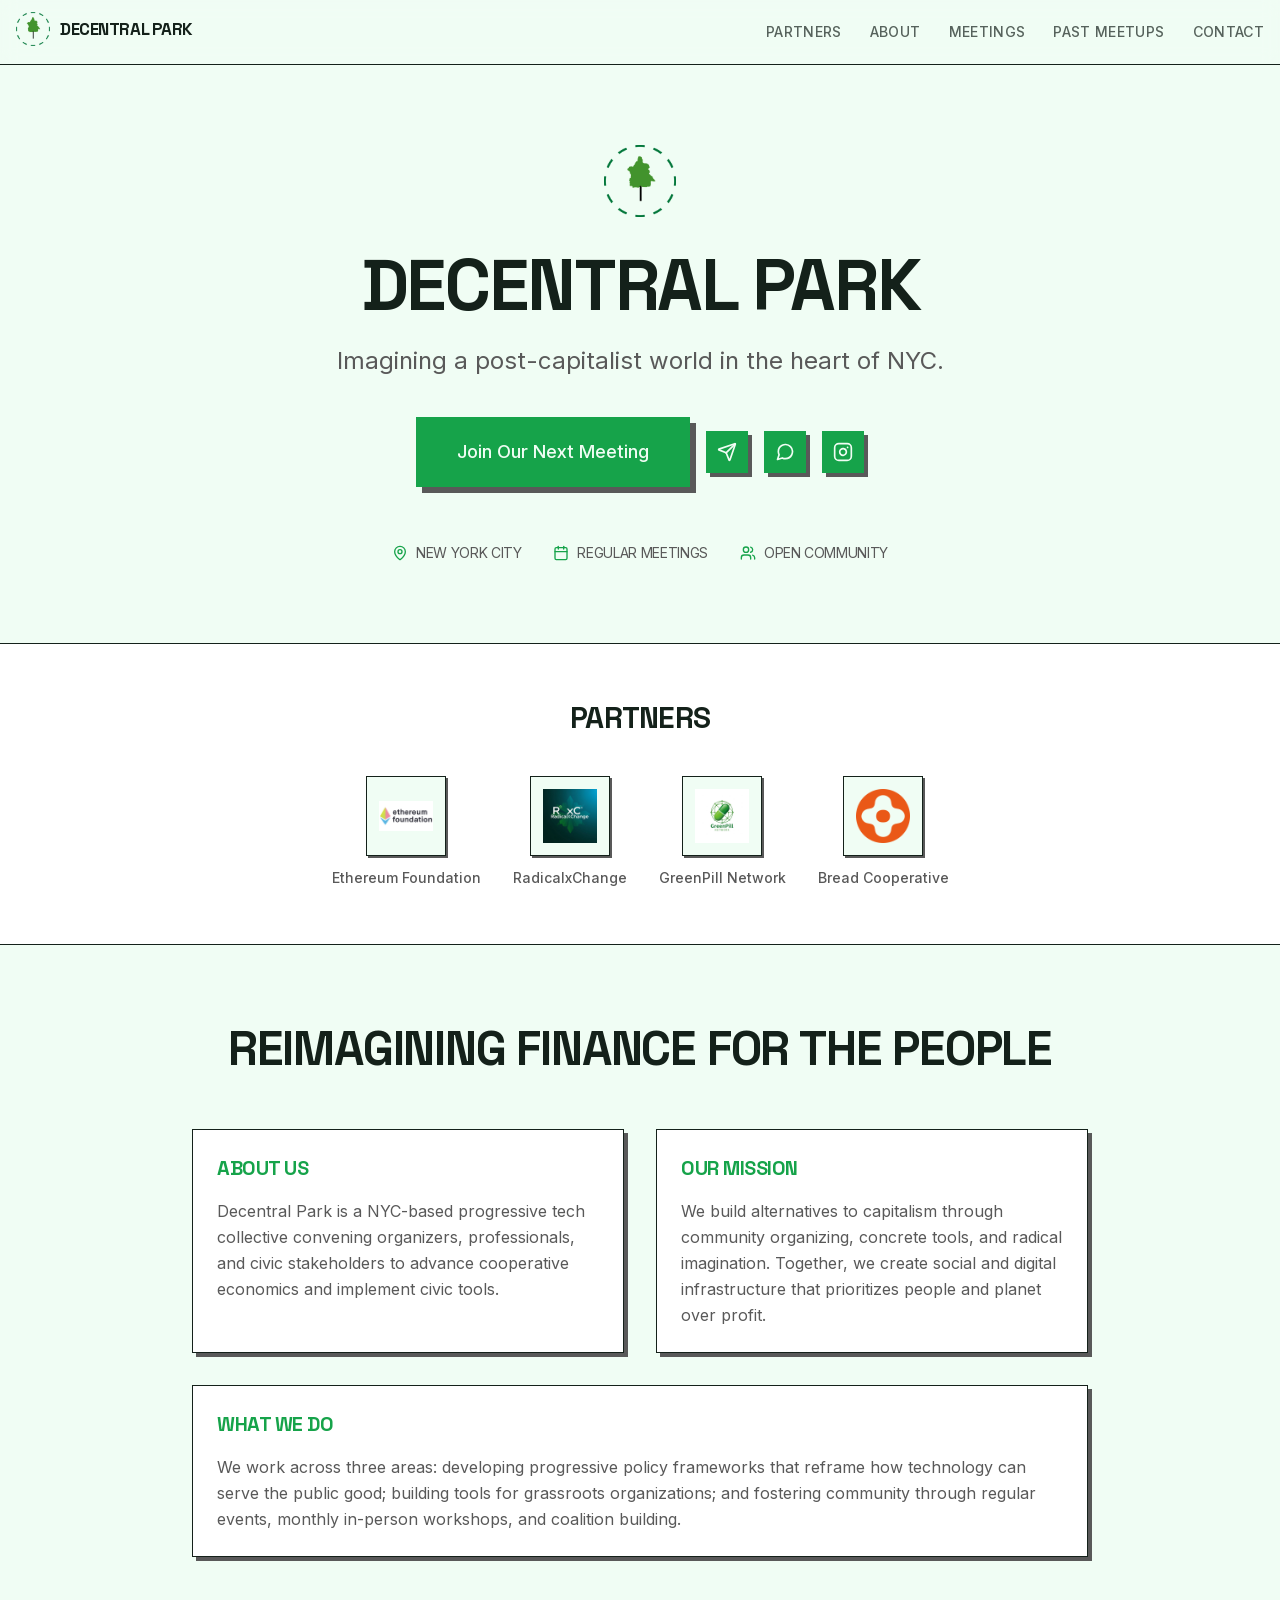
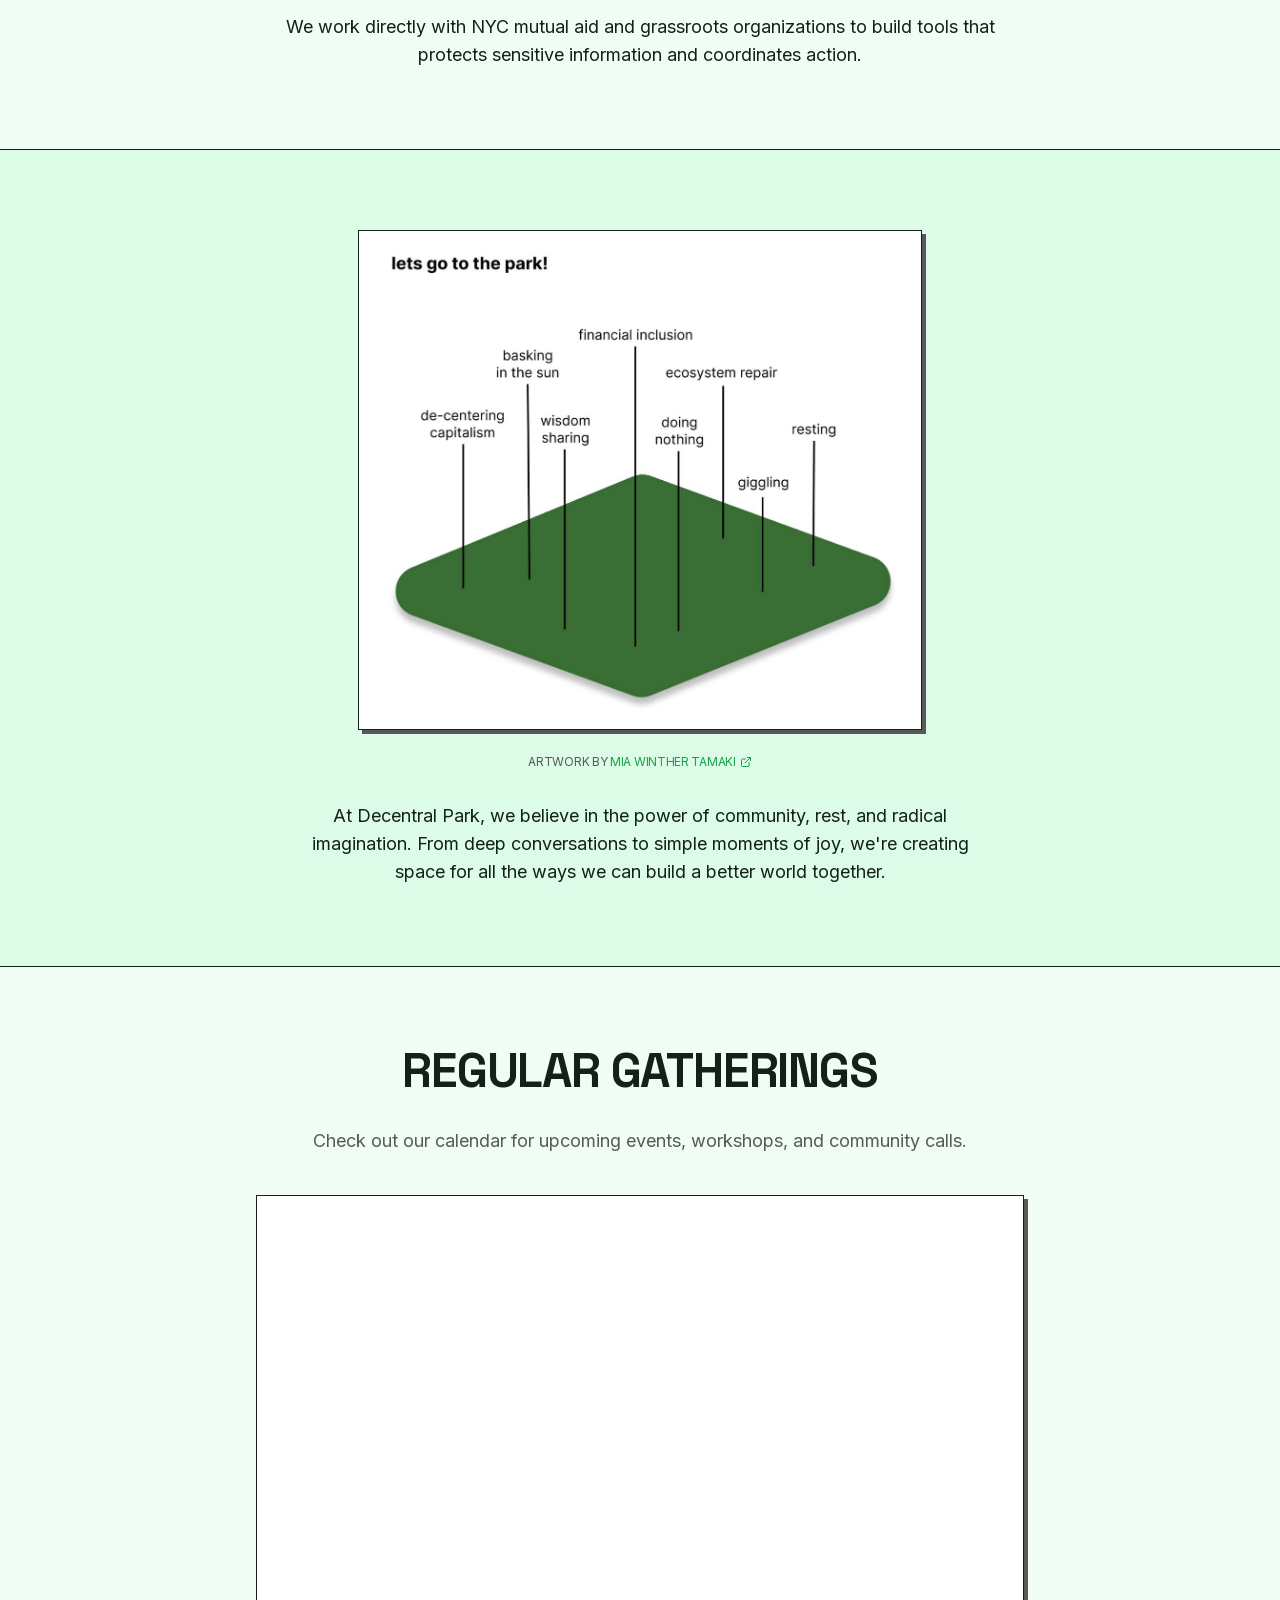
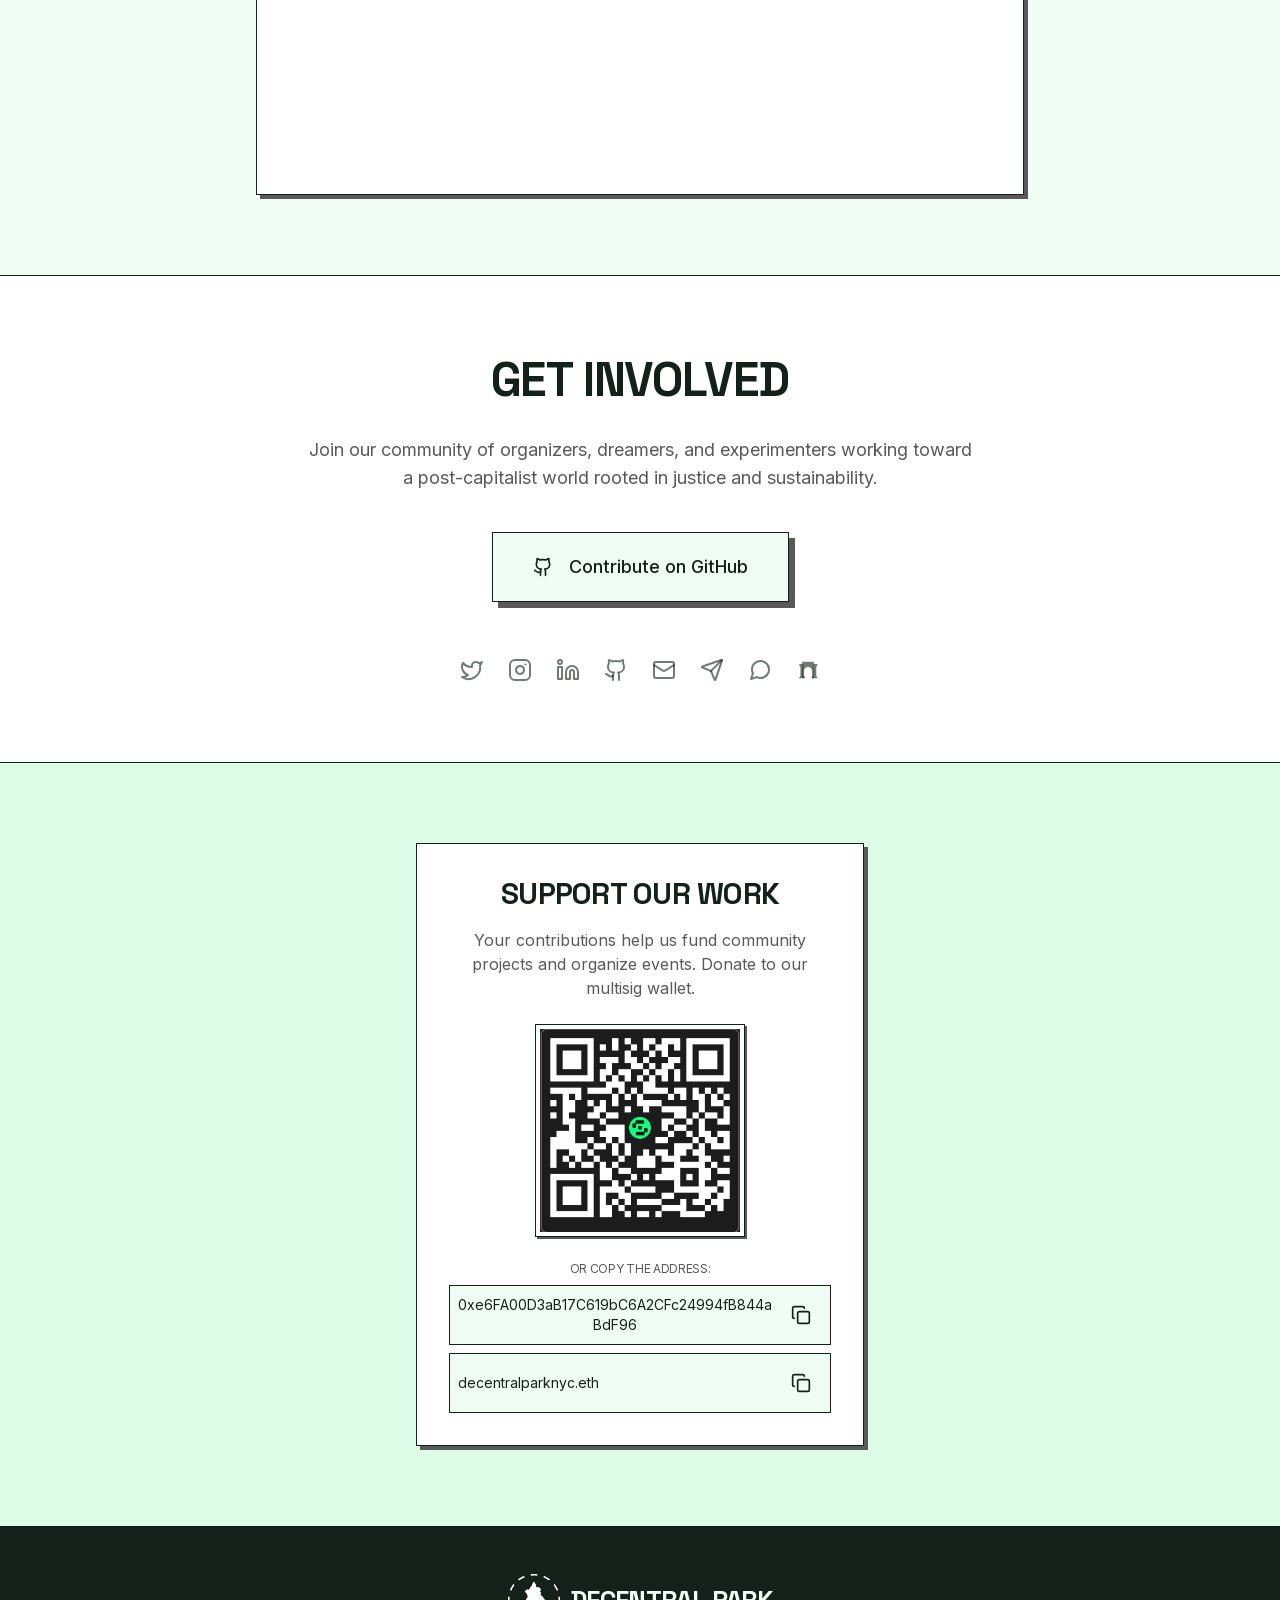
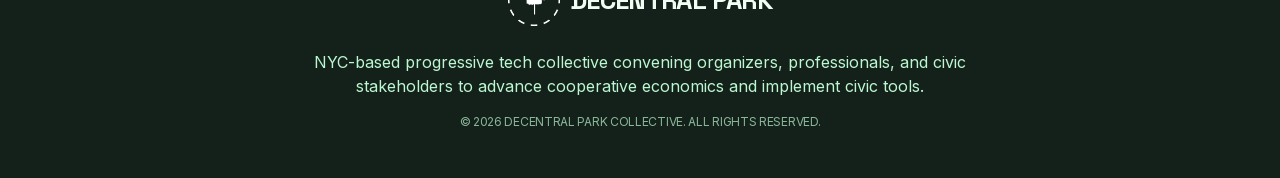
==== commit 8eb450c9: "Add Bread Cooperative as a partner" ====
--- a/index.html
+++ b/index.html
@@ -1 +1 @@
-<!DOCTYPE html><!--9UjEsV_YJ0PuX_cKZlEP7--><html lang="en" data-app="fund" class="__variable_49a339 __variable_fa2f99 __variable_6d24ac"><head><meta charSet="utf-8"/><meta name="viewport" content="width=device-width, initial-scale=1"/><link rel="preload" href="/_next/static/media/36966cca54120369-s.p.woff2" as="font" crossorigin="" type="font/woff2"/><link rel="preload" href="/_next/static/media/558ca1a6aa3cb55e-s.p.woff2" as="font" crossorigin="" type="font/woff2"/><link rel="preload" href="/_next/static/media/e4af272ccee01ff0-s.p.woff2" as="font" crossorigin="" type="font/woff2"/><link rel="preload" as="image" href="/images/decentralpark-mark.png"/><link rel="preload" as="image" href="/ethereum-foundation-logo.png"/><link rel="preload" as="image" href="/radicalxchange-rxc-logo.jpg"/><link rel="preload" as="image" href="/greenpill-network-logo-green-pill.jpg"/><link rel="preload" as="image" href="/images/park-activities.jpg"/><link rel="stylesheet" href="/_next/static/css/b292b9ec24d08e16.css" data-precedence="next"/><link rel="stylesheet" href="/_next/static/css/dbeef0f3e899746a.css" data-precedence="next"/><link rel="preload" as="script" fetchPriority="low" href="/_next/static/chunks/webpack-f4da073494d581d5.js"/><script src="/_next/static/chunks/4bd1b696-c023c6e3521b1417.js" async=""></script><script src="/_next/static/chunks/255-bc8b3b9a93d25a64.js" async=""></script><script src="/_next/static/chunks/main-app-7c9e5a5fd5f6ebd3.js" async=""></script><script src="/_next/static/chunks/916-06586c9ccf376800.js" async=""></script><script src="/_next/static/chunks/47-0d89df5dea115437.js" async=""></script><script src="/_next/static/chunks/app/page-95bdada1a08a759f.js" async=""></script><meta name="next-size-adjust" content=""/><title>Decentral Park - NYC Progressive Tech Collective</title><meta name="description" content="NYC-based progressive tech collective convening organizers, professionals, and civic stakeholders to advance cooperative economics and implement civic tools."/><meta name="author" content="Decentral Park Collective"/><meta name="keywords" content="post-capitalism,NYC,collective,cooperative economics,community organizing,mutual aid,solidarity economy"/><meta name="creator" content="Decentral Park Collective"/><meta name="publisher" content="Decentral Park Collective"/><meta name="robots" content="index, follow"/><meta name="googlebot" content="index, follow, max-video-preview:-1, max-image-preview:large, max-snippet:-1"/><meta name="google-site-verification" content="your-google-verification-code"/><meta property="og:title" content="Decentral Park - NYC Progressive Tech Collective"/><meta property="og:description" content="NYC-based progressive tech collective convening organizers, professionals, and civic stakeholders to advance cooperative economics and implement civic tools."/><meta property="og:url" content="https://decentralpark.org/"/><meta property="og:site_name" content="Decentral Park"/><meta property="og:locale" content="en_US"/><meta property="og:image" content="http://localhost:3000/og-image.jpg"/><meta property="og:image:width" content="1200"/><meta property="og:image:height" content="630"/><meta property="og:image:alt" content="Decentral Park - NYC Progressive Tech Collective"/><meta property="og:type" content="website"/><meta name="twitter:card" content="summary_large_image"/><meta name="twitter:creator" content="@decentralpark"/><meta name="twitter:title" content="Decentral Park - NYC Progressive Tech Collective"/><meta name="twitter:description" content="NYC-based progressive tech collective convening organizers, professionals, and civic stakeholders to advance cooperative economics and implement civic tools."/><meta name="twitter:image" content="http://localhost:3000/og-image.jpg"/><link rel="icon" href="/favicon.ico" type="image/x-icon" sizes="16x16"/><link rel="apple-touch-icon" href="/apple-icon.png?b0acca49b889628c" type="image/png" sizes="180x180"/><script src="/_next/static/chunks/polyfills-42372ed130431b0a.js" noModule=""></script></head><body class="font-body bg-paper text-ink antialiased"><div hidden=""><!--$--><!--/$--></div><div class="min-h-screen bg-paper"><header class="sticky top-0 z-40 border-b border-ink bg-paper/90 backdrop-blur supports-[backdrop-filter]:bg-paper/75"><nav class="container mx-auto flex h-16 items-center justify-between px-4"><a href="#" aria-label="Decentral Park — home" class="shrink-0"><span class="inline-flex items-center gap-2.5"><img src="/images/decentralpark-mark.png" alt="Decentral Park" width="34" height="34"/><span class="font-display font-bold uppercase tracking-tight leading-none text-ink" style="font-size:17px">Decentral Park</span></span></a><div class="hidden items-center gap-7 md:flex"><a href="#partners" class="font-body text-sm font-medium uppercase tracking-wide text-ink/70 hover:text-[var(--accent)] transition-colors">Partners</a><a href="#about" class="font-body text-sm font-medium uppercase tracking-wide text-ink/70 hover:text-[var(--accent)] transition-colors">About</a><a href="#meetings" class="font-body text-sm font-medium uppercase tracking-wide text-ink/70 hover:text-[var(--accent)] transition-colors">Meetings</a><a href="/past-meetups" class="font-body text-sm font-medium uppercase tracking-wide text-ink/70 hover:text-[var(--accent)] transition-colors">Past Meetups</a><a href="#contact" class="font-body text-sm font-medium uppercase tracking-wide text-ink/70 hover:text-[var(--accent)] transition-colors">Contact</a></div><button type="button" aria-label="Open menu" aria-expanded="false" class="flex h-10 w-10 items-center justify-center text-ink md:hidden"><svg xmlns="http://www.w3.org/2000/svg" width="24" height="24" viewBox="0 0 24 24" fill="none" stroke="currentColor" stroke-width="2" stroke-linecap="round" stroke-linejoin="round" class="lucide lucide-menu h-7 w-7"><line x1="4" x2="20" y1="12" y2="12"></line><line x1="4" x2="20" y1="6" y2="6"></line><line x1="4" x2="20" y1="18" y2="18"></line></svg></button></nav><div class="fixed inset-0 z-50 flex flex-col bg-paper px-4 py-4 transition-transform duration-200 ease-out md:hidden translate-x-full"><div class="flex items-center justify-between border-b border-ink pb-4"><span class="inline-flex items-center gap-2.5"><img src="/images/decentralpark-mark.png" alt="Decentral Park" width="34" height="34"/><span class="font-display font-bold uppercase tracking-tight leading-none text-ink" style="font-size:17px">Decentral Park</span></span><button type="button" aria-label="Close menu" class="flex h-10 w-10 items-center justify-center text-ink"><svg xmlns="http://www.w3.org/2000/svg" width="24" height="24" viewBox="0 0 24 24" fill="none" stroke="currentColor" stroke-width="2" stroke-linecap="round" stroke-linejoin="round" class="lucide lucide-x h-7 w-7"><path d="M18 6 6 18"></path><path d="m6 6 12 12"></path></svg></button></div><div class="mt-8 flex flex-col gap-6"><a href="#partners" class="font-display text-3xl font-bold uppercase tracking-tight text-ink transition-colors hover:text-[var(--accent)]">Partners</a><a href="#about" class="font-display text-3xl font-bold uppercase tracking-tight text-ink transition-colors hover:text-[var(--accent)]">About</a><a href="#meetings" class="font-display text-3xl font-bold uppercase tracking-tight text-ink transition-colors hover:text-[var(--accent)]">Meetings</a><a href="/past-meetups" class="font-display text-3xl font-bold uppercase tracking-tight text-ink transition-colors hover:text-[var(--accent)]">Past Meetups</a><a href="#contact" class="font-display text-3xl font-bold uppercase tracking-tight text-ink transition-colors hover:text-[var(--accent)]">Contact</a></div></div></header><section class="container mx-auto px-4 py-20 text-center"><div class="max-w-4xl mx-auto"><div class="flex justify-center mb-8"><img src="/images/decentralpark-mark.png" alt="Decentral Park" width="72" height="72"/></div><h1 class="font-display font-bold uppercase tracking-[-0.03em] leading-[0.9] text-5xl md:text-7xl text-ink mb-6">Decentral Park</h1><p class="font-body text-xl md:text-2xl text-grey-2 mb-10 leading-relaxed">Imagining a post-capitalist world in the heart of NYC.</p><div class="flex flex-row flex-wrap gap-4 justify-center items-center mb-14"><a href="https://lu.ma/user/usr-WzTqp46PMChk8Xl" target="_blank" rel="noopener noreferrer" class="inline-flex items-center justify-center gap-2 whitespace-nowrap select-none font-body font-medium border transition-[transform,box-shadow,background-color,color] duration-100 ease-out active:translate-x-1 active:translate-y-1 active:shadow-none focus-visible:outline-2 focus-visible:outline-offset-2 focus-visible:outline-ink focus-visible:outline-none disabled:opacity-50 disabled:pointer-events-none [&amp;_svg]:pointer-events-none [&amp;_svg]:shrink-0 bg-[var(--accent)] text-paper border-transparent hover:bg-[var(--accent-hover)] px-10 py-5 text-lg shadow-hard-lg">Join Our Next Meeting</a><a href="https://t.me/+guHaqo9XXpk5ZmNk" target="_blank" rel="noopener noreferrer" title="Join Telegram" class="inline-flex items-center justify-center gap-2 whitespace-nowrap select-none font-body font-medium text-base border transition-[transform,box-shadow,background-color,color] duration-100 ease-out shadow-hard active:translate-x-1 active:translate-y-1 active:shadow-none focus-visible:outline-2 focus-visible:outline-offset-2 focus-visible:outline-ink focus-visible:outline-none disabled:opacity-50 disabled:pointer-events-none [&amp;_svg]:pointer-events-none [&amp;_svg]:shrink-0 bg-[var(--accent)] text-paper border-transparent hover:bg-[var(--accent-hover)] p-2.5 [&amp;_svg]:size-5"><svg xmlns="http://www.w3.org/2000/svg" width="24" height="24" viewBox="0 0 24 24" fill="none" stroke="currentColor" stroke-width="2" stroke-linecap="round" stroke-linejoin="round" class="lucide lucide-send w-5 h-5"><path d="M14.536 21.686a.5.5 0 0 0 .937-.024l6.5-19a.496.496 0 0 0-.635-.635l-19 6.5a.5.5 0 0 0-.024.937l7.93 3.18a2 2 0 0 1 1.112 1.11z"></path><path d="m21.854 2.147-10.94 10.939"></path></svg></a><a href="https://signal.group/#CjQKILyEmoyg-stu3sGG7Aa5pXE3mFi-xp5SheISn8qTMjUuEhBylsAec35xCR-_vDaRg-9u" target="_blank" rel="noopener noreferrer" title="Join Signal" class="inline-flex items-center justify-center gap-2 whitespace-nowrap select-none font-body font-medium text-base border transition-[transform,box-shadow,background-color,color] duration-100 ease-out shadow-hard active:translate-x-1 active:translate-y-1 active:shadow-none focus-visible:outline-2 focus-visible:outline-offset-2 focus-visible:outline-ink focus-visible:outline-none disabled:opacity-50 disabled:pointer-events-none [&amp;_svg]:pointer-events-none [&amp;_svg]:shrink-0 bg-[var(--accent)] text-paper border-transparent hover:bg-[var(--accent-hover)] p-2.5 [&amp;_svg]:size-5"><svg class="w-5 h-5" viewBox="0 0 24 24" fill="none" stroke="currentColor" stroke-width="2" stroke-linecap="round" stroke-linejoin="round"><path d="M21 11.5a8.38 8.38 0 0 1-.9 3.8 8.5 8.5 0 0 1-7.6 4.7 8.38 8.38 0 0 1-3.8-.9L3 21l1.9-5.7a8.38 8.38 0 0 1-.9-3.8 8.5 8.5 0 0 1 4.7-7.6 8.38 8.38 0 0 1 3.8-.9h.5a8.48 8.48 0 0 1 8 8v.5z"></path></svg></a><a href="https://www.instagram.com/decentralparknyc/" target="_blank" rel="noopener noreferrer" title="Follow on Instagram" class="inline-flex items-center justify-center gap-2 whitespace-nowrap select-none font-body font-medium text-base border transition-[transform,box-shadow,background-color,color] duration-100 ease-out shadow-hard active:translate-x-1 active:translate-y-1 active:shadow-none focus-visible:outline-2 focus-visible:outline-offset-2 focus-visible:outline-ink focus-visible:outline-none disabled:opacity-50 disabled:pointer-events-none [&amp;_svg]:pointer-events-none [&amp;_svg]:shrink-0 bg-[var(--accent)] text-paper border-transparent hover:bg-[var(--accent-hover)] p-2.5 [&amp;_svg]:size-5"><svg xmlns="http://www.w3.org/2000/svg" width="24" height="24" viewBox="0 0 24 24" fill="none" stroke="currentColor" stroke-width="2" stroke-linecap="round" stroke-linejoin="round" class="lucide lucide-instagram w-5 h-5"><rect width="20" height="20" x="2" y="2" rx="5" ry="5"></rect><path d="M16 11.37A4 4 0 1 1 12.63 8 4 4 0 0 1 16 11.37z"></path><line x1="17.5" x2="17.51" y1="6.5" y2="6.5"></line></svg></a></div><div class="flex flex-wrap items-center justify-center gap-x-8 gap-y-3 font-mono text-sm uppercase tracking-tight text-grey-2"><div class="flex items-center gap-2"><svg xmlns="http://www.w3.org/2000/svg" width="24" height="24" viewBox="0 0 24 24" fill="none" stroke="currentColor" stroke-width="2" stroke-linecap="round" stroke-linejoin="round" class="lucide lucide-map-pin w-4 h-4 text-[var(--accent)]"><path d="M20 10c0 4.993-5.539 10.193-7.399 11.799a1 1 0 0 1-1.202 0C9.539 20.193 4 14.993 4 10a8 8 0 0 1 16 0"></path><circle cx="12" cy="10" r="3"></circle></svg><span>New York City</span></div><div class="flex items-center gap-2"><svg xmlns="http://www.w3.org/2000/svg" width="24" height="24" viewBox="0 0 24 24" fill="none" stroke="currentColor" stroke-width="2" stroke-linecap="round" stroke-linejoin="round" class="lucide lucide-calendar w-4 h-4 text-[var(--accent)]"><path d="M8 2v4"></path><path d="M16 2v4"></path><rect width="18" height="18" x="3" y="4" rx="2"></rect><path d="M3 10h18"></path></svg><span>Regular Meetings</span></div><div class="flex items-center gap-2"><svg xmlns="http://www.w3.org/2000/svg" width="24" height="24" viewBox="0 0 24 24" fill="none" stroke="currentColor" stroke-width="2" stroke-linecap="round" stroke-linejoin="round" class="lucide lucide-users w-4 h-4 text-[var(--accent)]"><path d="M16 21v-2a4 4 0 0 0-4-4H6a4 4 0 0 0-4 4v2"></path><circle cx="9" cy="7" r="4"></circle><path d="M22 21v-2a4 4 0 0 0-3-3.87"></path><path d="M16 3.13a4 4 0 0 1 0 7.75"></path></svg><span>Open Community</span></div></div></div></section><section id="partners" class="bg-paper-0 border-y border-ink py-14"><div class="container mx-auto px-4"><div class="max-w-2xl mx-auto text-center"><h2 class="font-display font-bold uppercase tracking-tight text-3xl text-ink mb-10">Partners</h2><div class="flex flex-wrap items-center justify-center gap-8"><a href="https://ethereum.foundation" target="_blank" rel="noopener noreferrer" class="group flex flex-col items-center"><div class="w-20 h-20 flex items-center justify-center bg-paper border border-ink shadow-hard-sm p-3 transition-transform group-hover:-translate-x-0.5 group-hover:-translate-y-0.5"><img src="/ethereum-foundation-logo.png" alt="Ethereum Foundation" class="w-full h-full object-contain"/></div><span class="mt-3 font-body text-sm text-grey-2 font-medium group-hover:text-ink">Ethereum Foundation</span></a><a href="https://www.radicalxchange.org" target="_blank" rel="noopener noreferrer" class="group flex flex-col items-center"><div class="w-20 h-20 flex items-center justify-center bg-paper border border-ink shadow-hard-sm p-3 transition-transform group-hover:-translate-x-0.5 group-hover:-translate-y-0.5"><img src="/radicalxchange-rxc-logo.jpg" alt="RadicalxChange" class="w-full h-full object-contain"/></div><span class="mt-3 font-body text-sm text-grey-2 font-medium group-hover:text-ink">RadicalxChange</span></a><a href="https://greenpill.network" target="_blank" rel="noopener noreferrer" class="group flex flex-col items-center"><div class="w-20 h-20 flex items-center justify-center bg-paper border border-ink shadow-hard-sm p-3 transition-transform group-hover:-translate-x-0.5 group-hover:-translate-y-0.5"><img src="/greenpill-network-logo-green-pill.jpg" alt="GreenPill Network" class="w-full h-full object-contain"/></div><span class="mt-3 font-body text-sm text-grey-2 font-medium group-hover:text-ink">GreenPill Network</span></a></div></div></div></section><section id="about" class="bg-paper py-20"><div class="container mx-auto px-4"><div class="max-w-4xl mx-auto"><h2 class="font-display font-bold uppercase tracking-[-0.025em] leading-none text-4xl md:text-5xl text-center text-ink mb-14">Reimagining Finance for the People</h2><div class="grid md:grid-cols-2 gap-8 mb-8"><div class="border border-ink bg-paper-0 text-ink shadow-hard"><div class="p-6"><h3 class="font-display font-bold uppercase tracking-tight text-xl text-[var(--accent)] mb-4">About Us</h3><p class="font-body text-grey-2 leading-relaxed">Decentral Park is a NYC-based progressive tech collective convening organizers, professionals, and civic stakeholders to advance cooperative economics and implement civic tools.</p></div></div><div class="border border-ink bg-paper-0 text-ink shadow-hard"><div class="p-6"><h3 class="font-display font-bold uppercase tracking-tight text-xl text-[var(--accent)] mb-4">Our Mission</h3><p class="font-body text-grey-2 leading-relaxed">We build alternatives to capitalism through community organizing, concrete tools, and radical imagination. Together, we create social and digital infrastructure that prioritizes people and planet over profit.</p></div></div></div><div class="mb-14"><div class="border border-ink bg-paper-0 text-ink shadow-hard"><div class="p-6"><h3 class="font-display font-bold uppercase tracking-tight text-xl text-[var(--accent)] mb-4">What We Do</h3><p class="font-body text-grey-2 leading-relaxed">We work across three areas: developing progressive policy frameworks that reframe how technology can serve the public good; building tools for grassroots organizations; and fostering community through regular events, monthly in-person workshops, and coalition building.</p></div></div></div><div class="text-center"><p class="font-body text-lg text-ink max-w-3xl mx-auto">We work directly with NYC mutual aid and grassroots organizations to build tools that protects sensitive information and coordinates action.</p></div></div></div></section><section class="bg-paper-1 border-y border-ink py-20"><div class="container mx-auto px-4"><div class="max-w-4xl mx-auto text-center"><div class="mb-6 flex justify-center"><img src="/images/park-activities.jpg" alt="Let&#x27;s go to the park! - An illustration showing various activities like de-centering capitalism, basking in the sun, wisdom sharing, financial inclusion, doing nothing, ecosystem repair, giggling, and resting" class="mx-auto max-w-full h-auto border border-ink shadow-hard bg-paper-0" style="max-height:500px"/></div><div class="mb-8"><p class="font-mono text-xs uppercase tracking-tight text-grey-2 mb-2">Artwork by<!-- --> <a href="https://zora.co/collect/zora:0x7c6035dcf9846074dd5e18af1a36fd88651ba892/1?referrer=0x1eff547e423a315d75f490c6b3a481bec8389648" target="_blank" rel="noopener noreferrer" class="text-[var(--accent)] hover:underline inline-flex items-center gap-1">Mia Winther Tamaki<svg xmlns="http://www.w3.org/2000/svg" width="24" height="24" viewBox="0 0 24 24" fill="none" stroke="currentColor" stroke-width="2" stroke-linecap="round" stroke-linejoin="round" class="lucide lucide-external-link w-3 h-3"><path d="M15 3h6v6"></path><path d="M10 14 21 3"></path><path d="M18 13v6a2 2 0 0 1-2 2H5a2 2 0 0 1-2-2V8a2 2 0 0 1 2-2h6"></path></svg></a></p></div><p class="font-body text-lg text-ink max-w-2xl mx-auto">At Decentral Park, we believe in the power of community, rest, and radical imagination. From deep conversations to simple moments of joy, we&#x27;re creating space for all the ways we can build a better world together.</p></div></div></section><section id="meetings" class="bg-paper py-20"><div class="container mx-auto px-4"><div class="max-w-4xl mx-auto text-center"><h2 class="font-display font-bold uppercase tracking-tight text-4xl md:text-5xl text-ink mb-8">Regular Gatherings</h2><p class="font-body text-lg text-grey-2 mb-10 max-w-2xl mx-auto">Check out our calendar for upcoming events, workshops, and community calls.</p><div class="w-full max-w-3xl mx-auto"><iframe src="https://lu.ma/embed/calendar/cal-LTmdzQUVscVHodG/events" class="w-full h-[600px] border border-ink shadow-hard bg-paper-0" allowFullScreen="" aria-hidden="false" tabindex="0"></iframe></div></div></div></section><section id="contact" class="bg-paper-0 border-t border-ink py-20"><div class="container mx-auto px-4"><div class="max-w-4xl mx-auto text-center"><h2 class="font-display font-bold uppercase tracking-tight text-4xl md:text-5xl text-ink mb-8">Get Involved</h2><p class="font-body text-lg text-grey-2 mb-10 max-w-2xl mx-auto">Join our community of organizers, dreamers, and experimenters working toward a post-capitalist world rooted in justice and sustainability.</p><div class="flex justify-center mb-14"><a href="https://github.com/decentralparknyc/decentralparknyc" target="_blank" rel="noopener noreferrer" class="inline-flex items-center justify-center gap-2 whitespace-nowrap select-none font-body font-medium border transition-[transform,box-shadow,background-color,color] duration-100 ease-out active:translate-x-1 active:translate-y-1 active:shadow-none focus-visible:outline-2 focus-visible:outline-offset-2 focus-visible:outline-ink focus-visible:outline-none disabled:opacity-50 disabled:pointer-events-none [&amp;_svg]:pointer-events-none [&amp;_svg]:shrink-0 bg-paper text-ink border-ink hover:bg-paper-1 px-10 py-5 text-lg shadow-hard-lg"><svg xmlns="http://www.w3.org/2000/svg" width="24" height="24" viewBox="0 0 24 24" fill="none" stroke="currentColor" stroke-width="2" stroke-linecap="round" stroke-linejoin="round" class="lucide lucide-github w-5 h-5 mr-2"><path d="M15 22v-4a4.8 4.8 0 0 0-1-3.5c3 0 6-2 6-5.5.08-1.25-.27-2.48-1-3.5.28-1.15.28-2.35 0-3.5 0 0-1 0-3 1.5-2.64-.5-5.36-.5-8 0C6 2 5 2 5 2c-.3 1.15-.3 2.35 0 3.5A5.403 5.403 0 0 0 4 9c0 3.5 3 5.5 6 5.5-.39.49-.68 1.05-.85 1.65-.17.6-.22 1.23-.15 1.85v4"></path><path d="M9 18c-4.51 2-5-2-7-2"></path></svg>Contribute on GitHub</a></div><div class="flex flex-wrap justify-center gap-6"><a href="https://x.com/decentralparkny" target="_blank" rel="noopener noreferrer" class="text-ink/60 hover:text-[var(--accent)] transition-colors"><svg xmlns="http://www.w3.org/2000/svg" width="24" height="24" viewBox="0 0 24 24" fill="none" stroke="currentColor" stroke-width="2" stroke-linecap="round" stroke-linejoin="round" class="lucide lucide-twitter w-6 h-6"><path d="M22 4s-.7 2.1-2 3.4c1.6 10-9.4 17.3-18 11.6 2.2.1 4.4-.6 6-2C3 15.5.5 9.6 3 5c2.2 2.6 5.6 4.1 9 4-.9-4.2 4-6.6 7-3.8 1.1 0 3-1.2 3-1.2z"></path></svg></a><a href="https://www.instagram.com/decentralparknyc/" target="_blank" rel="noopener noreferrer" class="text-ink/60 hover:text-[var(--accent)] transition-colors" title="Follow on Instagram"><svg xmlns="http://www.w3.org/2000/svg" width="24" height="24" viewBox="0 0 24 24" fill="none" stroke="currentColor" stroke-width="2" stroke-linecap="round" stroke-linejoin="round" class="lucide lucide-instagram w-6 h-6"><rect width="20" height="20" x="2" y="2" rx="5" ry="5"></rect><path d="M16 11.37A4 4 0 1 1 12.63 8 4 4 0 0 1 16 11.37z"></path><line x1="17.5" x2="17.51" y1="6.5" y2="6.5"></line></svg></a><a href="https://www.linkedin.com/company/decentral-park/" target="_blank" rel="noopener noreferrer" class="text-ink/60 hover:text-[var(--accent)] transition-colors" title="Follow on LinkedIn"><svg xmlns="http://www.w3.org/2000/svg" width="24" height="24" viewBox="0 0 24 24" fill="none" stroke="currentColor" stroke-width="2" stroke-linecap="round" stroke-linejoin="round" class="lucide lucide-linkedin w-6 h-6"><path d="M16 8a6 6 0 0 1 6 6v7h-4v-7a2 2 0 0 0-2-2 2 2 0 0 0-2 2v7h-4v-7a6 6 0 0 1 6-6z"></path><rect width="4" height="12" x="2" y="9"></rect><circle cx="4" cy="4" r="2"></circle></svg></a><a href="https://github.com/decentralparknyc/decentralparknyc" target="_blank" rel="noopener noreferrer" class="text-ink/60 hover:text-[var(--accent)] transition-colors"><svg xmlns="http://www.w3.org/2000/svg" width="24" height="24" viewBox="0 0 24 24" fill="none" stroke="currentColor" stroke-width="2" stroke-linecap="round" stroke-linejoin="round" class="lucide lucide-github w-6 h-6"><path d="M15 22v-4a4.8 4.8 0 0 0-1-3.5c3 0 6-2 6-5.5.08-1.25-.27-2.48-1-3.5.28-1.15.28-2.35 0-3.5 0 0-1 0-3 1.5-2.64-.5-5.36-.5-8 0C6 2 5 2 5 2c-.3 1.15-.3 2.35 0 3.5A5.403 5.403 0 0 0 4 9c0 3.5 3 5.5 6 5.5-.39.49-.68 1.05-.85 1.65-.17.6-.22 1.23-.15 1.85v4"></path><path d="M9 18c-4.51 2-5-2-7-2"></path></svg></a><a href="mailto:nycryptoleft@gmail.com" class="text-ink/60 hover:text-[var(--accent)] transition-colors"><svg xmlns="http://www.w3.org/2000/svg" width="24" height="24" viewBox="0 0 24 24" fill="none" stroke="currentColor" stroke-width="2" stroke-linecap="round" stroke-linejoin="round" class="lucide lucide-mail w-6 h-6"><rect width="20" height="16" x="2" y="4" rx="2"></rect><path d="m22 7-8.97 5.7a1.94 1.94 0 0 1-2.06 0L2 7"></path></svg></a><a href="https://t.me/+guHaqo9XXpk5ZmNk" target="_blank" rel="noopener noreferrer" class="text-ink/60 hover:text-[var(--accent)] transition-colors" title="Join Telegram"><svg xmlns="http://www.w3.org/2000/svg" width="24" height="24" viewBox="0 0 24 24" fill="none" stroke="currentColor" stroke-width="2" stroke-linecap="round" stroke-linejoin="round" class="lucide lucide-send w-6 h-6"><path d="M14.536 21.686a.5.5 0 0 0 .937-.024l6.5-19a.496.496 0 0 0-.635-.635l-19 6.5a.5.5 0 0 0-.024.937l7.93 3.18a2 2 0 0 1 1.112 1.11z"></path><path d="m21.854 2.147-10.94 10.939"></path></svg></a><a href="https://signal.group/#CjQKILyEmoyg-stu3sGG7Aa5pXE3mFi-xp5SheISn8qTMjUuEhBylsAec35xCR-_vDaRg-9u" target="_blank" rel="noopener noreferrer" class="text-ink/60 hover:text-[var(--accent)] transition-colors" title="Join Signal"><svg class="w-6 h-6" viewBox="0 0 24 24" fill="none" stroke="currentColor" stroke-width="2" stroke-linecap="round" stroke-linejoin="round"><path d="M21 11.5a8.38 8.38 0 0 1-.9 3.8 8.5 8.5 0 0 1-7.6 4.7 8.38 8.38 0 0 1-3.8-.9L3 21l1.9-5.7a8.38 8.38 0 0 1-.9-3.8 8.5 8.5 0 0 1 4.7-7.6 8.38 8.38 0 0 1 3.8-.9h.5a8.48 8.48 0 0 1 8 8v.5z"></path></svg></a><a href="https://farcaster.xyz/decentralpark" target="_blank" rel="noopener noreferrer" class="text-ink/60 hover:text-[var(--accent)] transition-colors" title="Follow on Farcaster"><svg class="w-6 h-6" viewBox="0 0 1000 1000" fill="currentColor" xmlns="http://www.w3.org/2000/svg"><path d="M257.778 155.556H742.222V844.445H671.111V528.889H670.414C662.554 441.677 589.258 373.333 500 373.333C410.742 373.333 337.446 441.677 329.586 528.889H328.889V844.445H257.778V155.556Z"></path><path d="M128.889 253.333L157.778 351.111H182.222V746.667C169.949 746.667 160 756.616 160 768.889V795.556H155.556C143.283 795.556 133.333 805.505 133.333 817.778V844.445H382.222V817.778C382.222 805.505 372.273 795.556 360 795.556H355.556V768.889C355.556 756.616 345.606 746.667 333.333 746.667H306.667V253.333H128.889Z"></path><path d="M693.333 746.667C681.06 746.667 671.111 756.616 671.111 768.889V795.556H666.667C654.394 795.556 644.444 805.505 644.444 817.778V844.445H893.333V817.778C893.333 805.505 883.384 795.556 871.111 795.556H866.667V768.889C866.667 756.616 856.717 746.667 844.444 746.667V351.111H868.889L897.778 253.333H720V746.667H693.333Z"></path></svg></a></div></div></div></section><section id="donate" class="bg-paper-1 border-t border-ink py-20"><div class="container mx-auto px-4"><div class="max-w-md mx-auto text-center bg-paper-0 p-8 border border-ink shadow-hard"><h2 class="font-display font-bold uppercase tracking-tight text-3xl text-ink mb-4">Support Our Work</h2><p class="font-body text-grey-2 mb-6">Your contributions help us fund community projects and organize events. Donate to our multisig wallet.</p><div class="flex justify-center mb-6"><div class="border border-ink shadow-hard-sm bg-paper-0 p-1"><img alt="Multisig Wallet QR Code" loading="lazy" width="200" height="200" decoding="async" data-nimg="1" style="color:transparent" src="/images/multisig-qr-code.png"/></div></div><div class="mt-4"><p class="font-mono text-xs uppercase tracking-tight text-grey-2 mb-2">Or copy the address:</p><div class="flex items-center justify-between bg-paper border border-ink p-2"><code class="font-mono text-sm text-ink break-all">0xe6FA00D3aB17C619bC6A2CFc24994fB844aBdF96</code><button class="inline-flex items-center justify-center gap-2 whitespace-nowrap select-none font-body font-medium text-base border transition-[transform,box-shadow,background-color,color] duration-100 ease-out shadow-hard active:shadow-none focus-visible:outline-2 focus-visible:outline-offset-2 focus-visible:outline-ink focus-visible:outline-none disabled:opacity-50 disabled:pointer-events-none [&amp;_svg]:pointer-events-none [&amp;_svg]:shrink-0 border-transparent shadow-none active:translate-x-0 active:translate-y-0 hover:bg-paper-1 text-ink p-2.5 [&amp;_svg]:size-5 ml-2"><svg xmlns="http://www.w3.org/2000/svg" width="24" height="24" viewBox="0 0 24 24" fill="none" stroke="currentColor" stroke-width="2" stroke-linecap="round" stroke-linejoin="round" class="lucide lucide-copy w-4 h-4"><rect width="14" height="14" x="8" y="8" rx="2" ry="2"></rect><path d="M4 16c-1.1 0-2-.9-2-2V4c0-1.1.9-2 2-2h10c1.1 0 2 .9 2 2"></path></svg></button></div><div class="flex items-center justify-between bg-paper border border-ink p-2 mt-2"><code class="font-mono text-sm text-ink">decentralparknyc.eth</code><button class="inline-flex items-center justify-center gap-2 whitespace-nowrap select-none font-body font-medium text-base border transition-[transform,box-shadow,background-color,color] duration-100 ease-out shadow-hard active:shadow-none focus-visible:outline-2 focus-visible:outline-offset-2 focus-visible:outline-ink focus-visible:outline-none disabled:opacity-50 disabled:pointer-events-none [&amp;_svg]:pointer-events-none [&amp;_svg]:shrink-0 border-transparent shadow-none active:translate-x-0 active:translate-y-0 hover:bg-paper-1 text-ink p-2.5 [&amp;_svg]:size-5 ml-2"><svg xmlns="http://www.w3.org/2000/svg" width="24" height="24" viewBox="0 0 24 24" fill="none" stroke="currentColor" stroke-width="2" stroke-linecap="round" stroke-linejoin="round" class="lucide lucide-copy w-4 h-4"><rect width="14" height="14" x="8" y="8" rx="2" ry="2"></rect><path d="M4 16c-1.1 0-2-.9-2-2V4c0-1.1.9-2 2-2h10c1.1 0 2 .9 2 2"></path></svg></button></div></div></div></div></section><footer class="bg-ink text-paper py-12"><div class="container mx-auto px-4 text-center"><div class="flex items-center justify-center mb-6"><span class="inline-flex items-center gap-2.5"><img src="/images/decentralpark-mark.png" alt="Decentral Park" width="52" height="52" style="filter:brightness(0) saturate(100%) invert(100%)"/><span class="font-display font-bold uppercase tracking-tight leading-none text-paper" style="font-size:26px">Decentral Park</span></span></div><p class="font-body text-paper-2 mb-4 max-w-2xl mx-auto">NYC-based progressive tech collective convening organizers, professionals, and civic stakeholders to advance cooperative economics and implement civic tools.</p><p class="font-mono text-xs uppercase tracking-tight text-paper-2/70">© 2026 Decentral Park Collective. All rights reserved.</p></div></footer></div><!--$--><!--/$--><script src="/_next/static/chunks/webpack-f4da073494d581d5.js" id="_R_" async=""></script><script>(self.__next_f=self.__next_f||[]).push([0])</script><script>self.__next_f.push([1,"1:\"$Sreact.fragment\"\n2:I[9766,[],\"\"]\n3:I[8924,[],\"\"]\n4:I[8366,[\"916\",\"static/chunks/916-06586c9ccf376800.js\",\"47\",\"static/chunks/47-0d89df5dea115437.js\",\"974\",\"static/chunks/app/page-95bdada1a08a759f.js\"],\"default\"]\n5:I[4431,[],\"OutletBoundary\"]\n7:I[5278,[],\"AsyncMetadataOutlet\"]\n9:I[4431,[],\"ViewportBoundary\"]\nb:I[4431,[],\"MetadataBoundary\"]\nc:\"$Sreact.suspense\"\ne:I[7150,[],\"\"]\n:HL[\"/_next/static/media/36966cca54120369-s.p.woff2\",\"font\",{\"crossOrigin\":\"\",\"type\":\"font/woff2\"}]\n:HL[\"/_next/static/media/558ca1a6aa3cb55e-s.p.woff2\",\"font\",{\"crossOrigin\":\"\",\"type\":\"font/woff2\"}]\n:HL[\"/_next/static/media/e4af272ccee01ff0-s.p.woff2\",\"font\",{\"crossOrigin\":\"\",\"type\":\"font/woff2\"}]\n:HL[\"/_next/static/css/b292b9ec24d08e16.css\",\"style\"]\n:HL[\"/_next/static/css/dbeef0f3e899746a.css\",\"style\"]\n"])</script><script>self.__next_f.push([1,"0:{\"P\":null,\"b\":\"9UjEsV_YJ0PuX-cKZlEP7\",\"p\":\"\",\"c\":[\"\",\"\"],\"i\":false,\"f\":[[[\"\",{\"children\":[\"__PAGE__\",{}]},\"$undefined\",\"$undefined\",true],[\"\",[\"$\",\"$1\",\"c\",{\"children\":[[[\"$\",\"link\",\"0\",{\"rel\":\"stylesheet\",\"href\":\"/_next/static/css/b292b9ec24d08e16.css\",\"precedence\":\"next\",\"crossOrigin\":\"$undefined\",\"nonce\":\"$undefined\"}],[\"$\",\"link\",\"1\",{\"rel\":\"stylesheet\",\"href\":\"/_next/static/css/dbeef0f3e899746a.css\",\"precedence\":\"next\",\"crossOrigin\":\"$undefined\",\"nonce\":\"$undefined\"}]],[\"$\",\"html\",null,{\"lang\":\"en\",\"data-app\":\"fund\",\"className\":\"__variable_49a339 __variable_fa2f99 __variable_6d24ac\",\"children\":[\"$\",\"body\",null,{\"className\":\"font-body bg-paper text-ink antialiased\",\"children\":[\"$\",\"$L2\",null,{\"parallelRouterKey\":\"children\",\"error\":\"$undefined\",\"errorStyles\":\"$undefined\",\"errorScripts\":\"$undefined\",\"template\":[\"$\",\"$L3\",null,{}],\"templateStyles\":\"$undefined\",\"templateScripts\":\"$undefined\",\"notFound\":[[[\"$\",\"title\",null,{\"children\":\"404: This page could not be found.\"}],[\"$\",\"div\",null,{\"style\":{\"fontFamily\":\"system-ui,\\\"Segoe UI\\\",Roboto,Helvetica,Arial,sans-serif,\\\"Apple Color Emoji\\\",\\\"Segoe UI Emoji\\\"\",\"height\":\"100vh\",\"textAlign\":\"center\",\"display\":\"flex\",\"flexDirection\":\"column\",\"alignItems\":\"center\",\"justifyContent\":\"center\"},\"children\":[\"$\",\"div\",null,{\"children\":[[\"$\",\"style\",null,{\"dangerouslySetInnerHTML\":{\"__html\":\"body{color:#000;background:#fff;margin:0}.next-error-h1{border-right:1px solid rgba(0,0,0,.3)}@media (prefers-color-scheme:dark){body{color:#fff;background:#000}.next-error-h1{border-right:1px solid rgba(255,255,255,.3)}}\"}}],[\"$\",\"h1\",null,{\"className\":\"next-error-h1\",\"style\":{\"display\":\"inline-block\",\"margin\":\"0 20px 0 0\",\"padding\":\"0 23px 0 0\",\"fontSize\":24,\"fontWeight\":500,\"verticalAlign\":\"top\",\"lineHeight\":\"49px\"},\"children\":404}],[\"$\",\"div\",null,{\"style\":{\"display\":\"inline-block\"},\"children\":[\"$\",\"h2\",null,{\"style\":{\"fontSize\":14,\"fontWeight\":400,\"lineHeight\":\"49px\",\"margin\":0},\"children\":\"This page could not be found.\"}]}]]}]}]],[]],\"forbidden\":\"$undefined\",\"unauthorized\":\"$undefined\"}]}]}]]}],{\"children\":[\"__PAGE__\",[\"$\",\"$1\",\"c\",{\"children\":[[\"$\",\"$L4\",null,{}],null,[\"$\",\"$L5\",null,{\"children\":[\"$L6\",[\"$\",\"$L7\",null,{\"promise\":\"$@8\"}]]}]]}],{},null,false]},null,false],[\"$\",\"$1\",\"h\",{\"children\":[null,[[\"$\",\"$L9\",null,{\"children\":\"$La\"}],[\"$\",\"meta\",null,{\"name\":\"next-size-adjust\",\"content\":\"\"}]],[\"$\",\"$Lb\",null,{\"children\":[\"$\",\"div\",null,{\"hidden\":true,\"children\":[\"$\",\"$c\",null,{\"fallback\":null,\"children\":\"$Ld\"}]}]}]]}],false]],\"m\":\"$undefined\",\"G\":[\"$e\",[]],\"s\":false,\"S\":true}\n"])</script><script>self.__next_f.push([1,"a:[[\"$\",\"meta\",\"0\",{\"charSet\":\"utf-8\"}],[\"$\",\"meta\",\"1\",{\"name\":\"viewport\",\"content\":\"width=device-width, initial-scale=1\"}]]\n6:null\n"])</script><script>self.__next_f.push([1,"f:I[622,[],\"IconMark\"]\n"])</script><script>self.__next_f.push([1,"8:{\"metadata\":[[\"$\",\"title\",\"0\",{\"children\":\"Decentral Park - NYC Progressive Tech Collective\"}],[\"$\",\"meta\",\"1\",{\"name\":\"description\",\"content\":\"NYC-based progressive tech collective convening organizers, professionals, and civic stakeholders to advance cooperative economics and implement civic tools.\"}],[\"$\",\"meta\",\"2\",{\"name\":\"author\",\"content\":\"Decentral Park Collective\"}],[\"$\",\"meta\",\"3\",{\"name\":\"keywords\",\"content\":\"post-capitalism,NYC,collective,cooperative economics,community organizing,mutual aid,solidarity economy\"}],[\"$\",\"meta\",\"4\",{\"name\":\"creator\",\"content\":\"Decentral Park Collective\"}],[\"$\",\"meta\",\"5\",{\"name\":\"publisher\",\"content\":\"Decentral Park Collective\"}],[\"$\",\"meta\",\"6\",{\"name\":\"robots\",\"content\":\"index, follow\"}],[\"$\",\"meta\",\"7\",{\"name\":\"googlebot\",\"content\":\"index, follow, max-video-preview:-1, max-image-preview:large, max-snippet:-1\"}],[\"$\",\"meta\",\"8\",{\"name\":\"google-site-verification\",\"content\":\"your-google-verification-code\"}],[\"$\",\"meta\",\"9\",{\"property\":\"og:title\",\"content\":\"Decentral Park - NYC Progressive Tech Collective\"}],[\"$\",\"meta\",\"10\",{\"property\":\"og:description\",\"content\":\"NYC-based progressive tech collective convening organizers, professionals, and civic stakeholders to advance cooperative economics and implement civic tools.\"}],[\"$\",\"meta\",\"11\",{\"property\":\"og:url\",\"content\":\"https://decentralpark.org/\"}],[\"$\",\"meta\",\"12\",{\"property\":\"og:site_name\",\"content\":\"Decentral Park\"}],[\"$\",\"meta\",\"13\",{\"property\":\"og:locale\",\"content\":\"en_US\"}],[\"$\",\"meta\",\"14\",{\"property\":\"og:image\",\"content\":\"http://localhost:3000/og-image.jpg\"}],[\"$\",\"meta\",\"15\",{\"property\":\"og:image:width\",\"content\":\"1200\"}],[\"$\",\"meta\",\"16\",{\"property\":\"og:image:height\",\"content\":\"630\"}],[\"$\",\"meta\",\"17\",{\"property\":\"og:image:alt\",\"content\":\"Decentral Park - NYC Progressive Tech Collective\"}],[\"$\",\"meta\",\"18\",{\"property\":\"og:type\",\"content\":\"website\"}],[\"$\",\"meta\",\"19\",{\"name\":\"twitter:card\",\"content\":\"summary_large_image\"}],[\"$\",\"meta\",\"20\",{\"name\":\"twitter:creator\",\"content\":\"@decentralpark\"}],[\"$\",\"meta\",\"21\",{\"name\":\"twitter:title\",\"content\":\"Decentral Park - NYC Progressive Tech Collective\"}],[\"$\",\"meta\",\"22\",{\"name\":\"twitter:description\",\"content\":\"NYC-based progressive tech collective convening organizers, professionals, and civic stakeholders to advance cooperative economics and implement civic tools.\"}],[\"$\",\"meta\",\"23\",{\"name\":\"twitter:image\",\"content\":\"http://localhost:3000/og-image.jpg\"}],[\"$\",\"link\",\"24\",{\"rel\":\"icon\",\"href\":\"/favicon.ico\",\"type\":\"image/x-icon\",\"sizes\":\"16x16\"}],[\"$\",\"link\",\"25\",{\"rel\":\"apple-touch-icon\",\"href\":\"/apple-icon.png?b0acca49b889628c\",\"type\":\"image/png\",\"sizes\":\"180x180\"}],[\"$\",\"$Lf\",\"26\",{}]],\"error\":null,\"digest\":\"$undefined\"}\n"])</script><script>self.__next_f.push([1,"d:\"$8:metadata\"\n"])</script></body></html>+<!DOCTYPE html><!--GPo294ina00UJyeq6AQoL--><html lang="en" data-app="fund" class="__variable_49a339 __variable_fa2f99 __variable_6d24ac"><head><meta charSet="utf-8"/><meta name="viewport" content="width=device-width, initial-scale=1"/><link rel="preload" href="/_next/static/media/36966cca54120369-s.p.woff2" as="font" crossorigin="" type="font/woff2"/><link rel="preload" href="/_next/static/media/558ca1a6aa3cb55e-s.p.woff2" as="font" crossorigin="" type="font/woff2"/><link rel="preload" href="/_next/static/media/e4af272ccee01ff0-s.p.woff2" as="font" crossorigin="" type="font/woff2"/><link rel="preload" as="image" href="/images/decentralpark-mark.png"/><link rel="preload" as="image" href="/ethereum-foundation-logo.png"/><link rel="preload" as="image" href="/radicalxchange-rxc-logo.jpg"/><link rel="preload" as="image" href="/greenpill-network-logo-green-pill.jpg"/><link rel="preload" as="image" href="/bread-cooperative-logo.png"/><link rel="preload" as="image" href="/images/park-activities.jpg"/><link rel="stylesheet" href="/_next/static/css/b292b9ec24d08e16.css" data-precedence="next"/><link rel="stylesheet" href="/_next/static/css/7cb03daf4c011dfb.css" data-precedence="next"/><link rel="preload" as="script" fetchPriority="low" href="/_next/static/chunks/webpack-f4da073494d581d5.js"/><script src="/_next/static/chunks/4bd1b696-c023c6e3521b1417.js" async=""></script><script src="/_next/static/chunks/255-bc8b3b9a93d25a64.js" async=""></script><script src="/_next/static/chunks/main-app-7c9e5a5fd5f6ebd3.js" async=""></script><script src="/_next/static/chunks/916-06586c9ccf376800.js" async=""></script><script src="/_next/static/chunks/47-0d89df5dea115437.js" async=""></script><script src="/_next/static/chunks/app/page-1d7cd4d3dbbea2bf.js" async=""></script><meta name="next-size-adjust" content=""/><title>Decentral Park - NYC Progressive Tech Collective</title><meta name="description" content="NYC-based progressive tech collective convening organizers, professionals, and civic stakeholders to advance cooperative economics and implement civic tools."/><meta name="author" content="Decentral Park Collective"/><meta name="keywords" content="post-capitalism,NYC,collective,cooperative economics,community organizing,mutual aid,solidarity economy"/><meta name="creator" content="Decentral Park Collective"/><meta name="publisher" content="Decentral Park Collective"/><meta name="robots" content="index, follow"/><meta name="googlebot" content="index, follow, max-video-preview:-1, max-image-preview:large, max-snippet:-1"/><meta name="google-site-verification" content="your-google-verification-code"/><meta property="og:title" content="Decentral Park - NYC Progressive Tech Collective"/><meta property="og:description" content="NYC-based progressive tech collective convening organizers, professionals, and civic stakeholders to advance cooperative economics and implement civic tools."/><meta property="og:url" content="https://decentralpark.org/"/><meta property="og:site_name" content="Decentral Park"/><meta property="og:locale" content="en_US"/><meta property="og:image" content="http://localhost:3000/og-image.jpg"/><meta property="og:image:width" content="1200"/><meta property="og:image:height" content="630"/><meta property="og:image:alt" content="Decentral Park - NYC Progressive Tech Collective"/><meta property="og:type" content="website"/><meta name="twitter:card" content="summary_large_image"/><meta name="twitter:creator" content="@decentralpark"/><meta name="twitter:title" content="Decentral Park - NYC Progressive Tech Collective"/><meta name="twitter:description" content="NYC-based progressive tech collective convening organizers, professionals, and civic stakeholders to advance cooperative economics and implement civic tools."/><meta name="twitter:image" content="http://localhost:3000/og-image.jpg"/><link rel="icon" href="/favicon.ico" type="image/x-icon" sizes="16x16"/><link rel="apple-touch-icon" href="/apple-icon.png?b0acca49b889628c" type="image/png" sizes="180x180"/><script src="/_next/static/chunks/polyfills-42372ed130431b0a.js" noModule=""></script></head><body class="font-body bg-paper text-ink antialiased"><div hidden=""><!--$--><!--/$--></div><div class="min-h-screen overflow-x-clip bg-paper"><header class="sticky top-0 z-40 border-b border-ink bg-paper/90 backdrop-blur supports-[backdrop-filter]:bg-paper/75"><nav class="container mx-auto flex h-16 items-center justify-between px-4"><a href="#" aria-label="Decentral Park — home" class="shrink-0"><span class="sm:hidden"><img src="/images/decentralpark-mark.png" alt="Decentral Park" width="32" height="32"/></span><span class="hidden sm:inline-flex"><span class="inline-flex items-center gap-2.5"><img src="/images/decentralpark-mark.png" alt="Decentral Park" width="34" height="34"/><span class="font-display font-bold uppercase tracking-tight leading-none text-ink" style="font-size:17px">Decentral Park</span></span></span></a><div class="hidden items-center gap-7 md:flex"><a href="#partners" class="font-body text-sm font-medium uppercase tracking-wide text-ink/70 hover:text-[var(--accent)] transition-colors">Partners</a><a href="#about" class="font-body text-sm font-medium uppercase tracking-wide text-ink/70 hover:text-[var(--accent)] transition-colors">About</a><a href="#meetings" class="font-body text-sm font-medium uppercase tracking-wide text-ink/70 hover:text-[var(--accent)] transition-colors">Meetings</a><a href="/past-meetups" class="font-body text-sm font-medium uppercase tracking-wide text-ink/70 hover:text-[var(--accent)] transition-colors">Past Meetups</a><a href="#contact" class="font-body text-sm font-medium uppercase tracking-wide text-ink/70 hover:text-[var(--accent)] transition-colors">Contact</a></div><button type="button" aria-label="Open menu" aria-expanded="false" class="flex h-10 w-10 shrink-0 items-center justify-center text-ink md:hidden"><svg xmlns="http://www.w3.org/2000/svg" width="24" height="24" viewBox="0 0 24 24" fill="none" stroke="currentColor" stroke-width="2" stroke-linecap="round" stroke-linejoin="round" class="lucide lucide-menu h-7 w-7"><line x1="4" x2="20" y1="12" y2="12"></line><line x1="4" x2="20" y1="6" y2="6"></line><line x1="4" x2="20" y1="18" y2="18"></line></svg></button></nav></header><section class="container mx-auto px-4 py-20 text-center"><div class="max-w-4xl mx-auto"><div class="flex justify-center mb-8"><img src="/images/decentralpark-mark.png" alt="Decentral Park" width="72" height="72"/></div><h1 class="font-display font-bold uppercase tracking-[-0.03em] leading-[0.9] text-4xl sm:text-5xl md:text-7xl text-ink mb-6">Decentral Park</h1><p class="font-body text-xl md:text-2xl text-grey-2 mb-10 leading-relaxed">Imagining a post-capitalist world in the heart of NYC.</p><div class="flex flex-row flex-wrap gap-4 justify-center items-center mb-14"><a href="https://lu.ma/user/usr-WzTqp46PMChk8Xl" target="_blank" rel="noopener noreferrer" class="inline-flex items-center justify-center gap-2 whitespace-nowrap select-none font-body font-medium border transition-[transform,box-shadow,background-color,color] duration-100 ease-out active:translate-x-1 active:translate-y-1 active:shadow-none focus-visible:outline-2 focus-visible:outline-offset-2 focus-visible:outline-ink focus-visible:outline-none disabled:opacity-50 disabled:pointer-events-none [&amp;_svg]:pointer-events-none [&amp;_svg]:shrink-0 bg-[var(--accent)] text-paper border-transparent hover:bg-[var(--accent-hover)] px-10 py-5 text-lg shadow-hard-lg">Join Our Next Meeting</a><a href="https://t.me/+guHaqo9XXpk5ZmNk" target="_blank" rel="noopener noreferrer" title="Join Telegram" class="inline-flex items-center justify-center gap-2 whitespace-nowrap select-none font-body font-medium text-base border transition-[transform,box-shadow,background-color,color] duration-100 ease-out shadow-hard active:translate-x-1 active:translate-y-1 active:shadow-none focus-visible:outline-2 focus-visible:outline-offset-2 focus-visible:outline-ink focus-visible:outline-none disabled:opacity-50 disabled:pointer-events-none [&amp;_svg]:pointer-events-none [&amp;_svg]:shrink-0 bg-[var(--accent)] text-paper border-transparent hover:bg-[var(--accent-hover)] p-2.5 [&amp;_svg]:size-5"><svg xmlns="http://www.w3.org/2000/svg" width="24" height="24" viewBox="0 0 24 24" fill="none" stroke="currentColor" stroke-width="2" stroke-linecap="round" stroke-linejoin="round" class="lucide lucide-send w-5 h-5"><path d="M14.536 21.686a.5.5 0 0 0 .937-.024l6.5-19a.496.496 0 0 0-.635-.635l-19 6.5a.5.5 0 0 0-.024.937l7.93 3.18a2 2 0 0 1 1.112 1.11z"></path><path d="m21.854 2.147-10.94 10.939"></path></svg></a><a href="https://signal.group/#CjQKILyEmoyg-stu3sGG7Aa5pXE3mFi-xp5SheISn8qTMjUuEhBylsAec35xCR-_vDaRg-9u" target="_blank" rel="noopener noreferrer" title="Join Signal" class="inline-flex items-center justify-center gap-2 whitespace-nowrap select-none font-body font-medium text-base border transition-[transform,box-shadow,background-color,color] duration-100 ease-out shadow-hard active:translate-x-1 active:translate-y-1 active:shadow-none focus-visible:outline-2 focus-visible:outline-offset-2 focus-visible:outline-ink focus-visible:outline-none disabled:opacity-50 disabled:pointer-events-none [&amp;_svg]:pointer-events-none [&amp;_svg]:shrink-0 bg-[var(--accent)] text-paper border-transparent hover:bg-[var(--accent-hover)] p-2.5 [&amp;_svg]:size-5"><svg class="w-5 h-5" viewBox="0 0 24 24" fill="none" stroke="currentColor" stroke-width="2" stroke-linecap="round" stroke-linejoin="round"><path d="M21 11.5a8.38 8.38 0 0 1-.9 3.8 8.5 8.5 0 0 1-7.6 4.7 8.38 8.38 0 0 1-3.8-.9L3 21l1.9-5.7a8.38 8.38 0 0 1-.9-3.8 8.5 8.5 0 0 1 4.7-7.6 8.38 8.38 0 0 1 3.8-.9h.5a8.48 8.48 0 0 1 8 8v.5z"></path></svg></a><a href="https://www.instagram.com/decentralparknyc/" target="_blank" rel="noopener noreferrer" title="Follow on Instagram" class="inline-flex items-center justify-center gap-2 whitespace-nowrap select-none font-body font-medium text-base border transition-[transform,box-shadow,background-color,color] duration-100 ease-out shadow-hard active:translate-x-1 active:translate-y-1 active:shadow-none focus-visible:outline-2 focus-visible:outline-offset-2 focus-visible:outline-ink focus-visible:outline-none disabled:opacity-50 disabled:pointer-events-none [&amp;_svg]:pointer-events-none [&amp;_svg]:shrink-0 bg-[var(--accent)] text-paper border-transparent hover:bg-[var(--accent-hover)] p-2.5 [&amp;_svg]:size-5"><svg xmlns="http://www.w3.org/2000/svg" width="24" height="24" viewBox="0 0 24 24" fill="none" stroke="currentColor" stroke-width="2" stroke-linecap="round" stroke-linejoin="round" class="lucide lucide-instagram w-5 h-5"><rect width="20" height="20" x="2" y="2" rx="5" ry="5"></rect><path d="M16 11.37A4 4 0 1 1 12.63 8 4 4 0 0 1 16 11.37z"></path><line x1="17.5" x2="17.51" y1="6.5" y2="6.5"></line></svg></a></div><div class="flex flex-wrap items-center justify-center gap-x-8 gap-y-3 font-mono text-sm uppercase tracking-tight text-grey-2"><div class="flex items-center gap-2"><svg xmlns="http://www.w3.org/2000/svg" width="24" height="24" viewBox="0 0 24 24" fill="none" stroke="currentColor" stroke-width="2" stroke-linecap="round" stroke-linejoin="round" class="lucide lucide-map-pin w-4 h-4 text-[var(--accent)]"><path d="M20 10c0 4.993-5.539 10.193-7.399 11.799a1 1 0 0 1-1.202 0C9.539 20.193 4 14.993 4 10a8 8 0 0 1 16 0"></path><circle cx="12" cy="10" r="3"></circle></svg><span>New York City</span></div><div class="flex items-center gap-2"><svg xmlns="http://www.w3.org/2000/svg" width="24" height="24" viewBox="0 0 24 24" fill="none" stroke="currentColor" stroke-width="2" stroke-linecap="round" stroke-linejoin="round" class="lucide lucide-calendar w-4 h-4 text-[var(--accent)]"><path d="M8 2v4"></path><path d="M16 2v4"></path><rect width="18" height="18" x="3" y="4" rx="2"></rect><path d="M3 10h18"></path></svg><span>Regular Meetings</span></div><div class="flex items-center gap-2"><svg xmlns="http://www.w3.org/2000/svg" width="24" height="24" viewBox="0 0 24 24" fill="none" stroke="currentColor" stroke-width="2" stroke-linecap="round" stroke-linejoin="round" class="lucide lucide-users w-4 h-4 text-[var(--accent)]"><path d="M16 21v-2a4 4 0 0 0-4-4H6a4 4 0 0 0-4 4v2"></path><circle cx="9" cy="7" r="4"></circle><path d="M22 21v-2a4 4 0 0 0-3-3.87"></path><path d="M16 3.13a4 4 0 0 1 0 7.75"></path></svg><span>Open Community</span></div></div></div></section><section id="partners" class="bg-paper-0 border-y border-ink py-14"><div class="container mx-auto px-4"><div class="max-w-2xl mx-auto text-center"><h2 class="font-display font-bold uppercase tracking-tight text-3xl text-ink mb-10">Partners</h2><div class="flex flex-wrap items-center justify-center gap-8"><a href="https://ethereum.foundation" target="_blank" rel="noopener noreferrer" class="group flex flex-col items-center"><div class="w-20 h-20 flex items-center justify-center bg-paper border border-ink shadow-hard-sm p-3 transition-transform group-hover:-translate-x-0.5 group-hover:-translate-y-0.5"><img src="/ethereum-foundation-logo.png" alt="Ethereum Foundation" class="w-full h-full object-contain"/></div><span class="mt-3 font-body text-sm text-grey-2 font-medium group-hover:text-ink">Ethereum Foundation</span></a><a href="https://www.radicalxchange.org" target="_blank" rel="noopener noreferrer" class="group flex flex-col items-center"><div class="w-20 h-20 flex items-center justify-center bg-paper border border-ink shadow-hard-sm p-3 transition-transform group-hover:-translate-x-0.5 group-hover:-translate-y-0.5"><img src="/radicalxchange-rxc-logo.jpg" alt="RadicalxChange" class="w-full h-full object-contain"/></div><span class="mt-3 font-body text-sm text-grey-2 font-medium group-hover:text-ink">RadicalxChange</span></a><a href="https://greenpill.network" target="_blank" rel="noopener noreferrer" class="group flex flex-col items-center"><div class="w-20 h-20 flex items-center justify-center bg-paper border border-ink shadow-hard-sm p-3 transition-transform group-hover:-translate-x-0.5 group-hover:-translate-y-0.5"><img src="/greenpill-network-logo-green-pill.jpg" alt="GreenPill Network" class="w-full h-full object-contain"/></div><span class="mt-3 font-body text-sm text-grey-2 font-medium group-hover:text-ink">GreenPill Network</span></a><a href="https://bread.coop" target="_blank" rel="noopener noreferrer" class="group flex flex-col items-center"><div class="w-20 h-20 flex items-center justify-center bg-paper border border-ink shadow-hard-sm p-3 transition-transform group-hover:-translate-x-0.5 group-hover:-translate-y-0.5"><img src="/bread-cooperative-logo.png" alt="Bread Cooperative" class="w-full h-full object-contain"/></div><span class="mt-3 font-body text-sm text-grey-2 font-medium group-hover:text-ink">Bread Cooperative</span></a></div></div></div></section><section id="about" class="bg-paper py-20"><div class="container mx-auto px-4"><div class="max-w-4xl mx-auto"><h2 class="font-display font-bold uppercase tracking-[-0.025em] leading-none text-4xl md:text-5xl text-center text-ink mb-14">Reimagining Finance for the People</h2><div class="grid md:grid-cols-2 gap-8 mb-8"><div class="border border-ink bg-paper-0 text-ink shadow-hard"><div class="p-6"><h3 class="font-display font-bold uppercase tracking-tight text-xl text-[var(--accent)] mb-4">About Us</h3><p class="font-body text-grey-2 leading-relaxed">Decentral Park is a NYC-based progressive tech collective convening organizers, professionals, and civic stakeholders to advance cooperative economics and implement civic tools.</p></div></div><div class="border border-ink bg-paper-0 text-ink shadow-hard"><div class="p-6"><h3 class="font-display font-bold uppercase tracking-tight text-xl text-[var(--accent)] mb-4">Our Mission</h3><p class="font-body text-grey-2 leading-relaxed">We build alternatives to capitalism through community organizing, concrete tools, and radical imagination. Together, we create social and digital infrastructure that prioritizes people and planet over profit.</p></div></div></div><div class="mb-14"><div class="border border-ink bg-paper-0 text-ink shadow-hard"><div class="p-6"><h3 class="font-display font-bold uppercase tracking-tight text-xl text-[var(--accent)] mb-4">What We Do</h3><p class="font-body text-grey-2 leading-relaxed">We work across three areas: developing progressive policy frameworks that reframe how technology can serve the public good; building tools for grassroots organizations; and fostering community through regular events, monthly in-person workshops, and coalition building.</p></div></div></div><div class="text-center"><p class="font-body text-lg text-ink max-w-3xl mx-auto">We work directly with NYC mutual aid and grassroots organizations to build tools that protects sensitive information and coordinates action.</p></div></div></div></section><section class="bg-paper-1 border-y border-ink py-20"><div class="container mx-auto px-4"><div class="max-w-4xl mx-auto text-center"><div class="mb-6 flex justify-center"><img src="/images/park-activities.jpg" alt="Let&#x27;s go to the park! - An illustration showing various activities like de-centering capitalism, basking in the sun, wisdom sharing, financial inclusion, doing nothing, ecosystem repair, giggling, and resting" class="mx-auto max-w-full h-auto border border-ink shadow-hard bg-paper-0" style="max-height:500px"/></div><div class="mb-8"><p class="font-mono text-xs uppercase tracking-tight text-grey-2 mb-2">Artwork by<!-- --> <a href="https://zora.co/collect/zora:0x7c6035dcf9846074dd5e18af1a36fd88651ba892/1?referrer=0x1eff547e423a315d75f490c6b3a481bec8389648" target="_blank" rel="noopener noreferrer" class="text-[var(--accent)] hover:underline inline-flex items-center gap-1">Mia Winther Tamaki<svg xmlns="http://www.w3.org/2000/svg" width="24" height="24" viewBox="0 0 24 24" fill="none" stroke="currentColor" stroke-width="2" stroke-linecap="round" stroke-linejoin="round" class="lucide lucide-external-link w-3 h-3"><path d="M15 3h6v6"></path><path d="M10 14 21 3"></path><path d="M18 13v6a2 2 0 0 1-2 2H5a2 2 0 0 1-2-2V8a2 2 0 0 1 2-2h6"></path></svg></a></p></div><p class="font-body text-lg text-ink max-w-2xl mx-auto">At Decentral Park, we believe in the power of community, rest, and radical imagination. From deep conversations to simple moments of joy, we&#x27;re creating space for all the ways we can build a better world together.</p></div></div></section><section id="meetings" class="bg-paper py-20"><div class="container mx-auto px-4"><div class="max-w-4xl mx-auto text-center"><h2 class="font-display font-bold uppercase tracking-tight text-4xl md:text-5xl text-ink mb-8">Regular Gatherings</h2><p class="font-body text-lg text-grey-2 mb-10 max-w-2xl mx-auto">Check out our calendar for upcoming events, workshops, and community calls.</p><div class="w-full max-w-3xl mx-auto"><iframe src="https://lu.ma/embed/calendar/cal-LTmdzQUVscVHodG/events" class="w-full h-[600px] border border-ink shadow-hard bg-paper-0" allowFullScreen="" aria-hidden="false" tabindex="0"></iframe></div></div></div></section><section id="contact" class="bg-paper-0 border-t border-ink py-20"><div class="container mx-auto px-4"><div class="max-w-4xl mx-auto text-center"><h2 class="font-display font-bold uppercase tracking-tight text-4xl md:text-5xl text-ink mb-8">Get Involved</h2><p class="font-body text-lg text-grey-2 mb-10 max-w-2xl mx-auto">Join our community of organizers, dreamers, and experimenters working toward a post-capitalist world rooted in justice and sustainability.</p><div class="flex justify-center mb-14"><a href="https://github.com/decentralparknyc/decentralparknyc" target="_blank" rel="noopener noreferrer" class="inline-flex items-center justify-center gap-2 whitespace-nowrap select-none font-body font-medium border transition-[transform,box-shadow,background-color,color] duration-100 ease-out active:translate-x-1 active:translate-y-1 active:shadow-none focus-visible:outline-2 focus-visible:outline-offset-2 focus-visible:outline-ink focus-visible:outline-none disabled:opacity-50 disabled:pointer-events-none [&amp;_svg]:pointer-events-none [&amp;_svg]:shrink-0 bg-paper text-ink border-ink hover:bg-paper-1 px-10 py-5 text-lg shadow-hard-lg"><svg xmlns="http://www.w3.org/2000/svg" width="24" height="24" viewBox="0 0 24 24" fill="none" stroke="currentColor" stroke-width="2" stroke-linecap="round" stroke-linejoin="round" class="lucide lucide-github w-5 h-5 mr-2"><path d="M15 22v-4a4.8 4.8 0 0 0-1-3.5c3 0 6-2 6-5.5.08-1.25-.27-2.48-1-3.5.28-1.15.28-2.35 0-3.5 0 0-1 0-3 1.5-2.64-.5-5.36-.5-8 0C6 2 5 2 5 2c-.3 1.15-.3 2.35 0 3.5A5.403 5.403 0 0 0 4 9c0 3.5 3 5.5 6 5.5-.39.49-.68 1.05-.85 1.65-.17.6-.22 1.23-.15 1.85v4"></path><path d="M9 18c-4.51 2-5-2-7-2"></path></svg>Contribute on GitHub</a></div><div class="flex flex-wrap justify-center gap-6"><a href="https://x.com/decentralparkny" target="_blank" rel="noopener noreferrer" class="text-ink/60 hover:text-[var(--accent)] transition-colors"><svg xmlns="http://www.w3.org/2000/svg" width="24" height="24" viewBox="0 0 24 24" fill="none" stroke="currentColor" stroke-width="2" stroke-linecap="round" stroke-linejoin="round" class="lucide lucide-twitter w-6 h-6"><path d="M22 4s-.7 2.1-2 3.4c1.6 10-9.4 17.3-18 11.6 2.2.1 4.4-.6 6-2C3 15.5.5 9.6 3 5c2.2 2.6 5.6 4.1 9 4-.9-4.2 4-6.6 7-3.8 1.1 0 3-1.2 3-1.2z"></path></svg></a><a href="https://www.instagram.com/decentralparknyc/" target="_blank" rel="noopener noreferrer" class="text-ink/60 hover:text-[var(--accent)] transition-colors" title="Follow on Instagram"><svg xmlns="http://www.w3.org/2000/svg" width="24" height="24" viewBox="0 0 24 24" fill="none" stroke="currentColor" stroke-width="2" stroke-linecap="round" stroke-linejoin="round" class="lucide lucide-instagram w-6 h-6"><rect width="20" height="20" x="2" y="2" rx="5" ry="5"></rect><path d="M16 11.37A4 4 0 1 1 12.63 8 4 4 0 0 1 16 11.37z"></path><line x1="17.5" x2="17.51" y1="6.5" y2="6.5"></line></svg></a><a href="https://www.linkedin.com/company/decentral-park/" target="_blank" rel="noopener noreferrer" class="text-ink/60 hover:text-[var(--accent)] transition-colors" title="Follow on LinkedIn"><svg xmlns="http://www.w3.org/2000/svg" width="24" height="24" viewBox="0 0 24 24" fill="none" stroke="currentColor" stroke-width="2" stroke-linecap="round" stroke-linejoin="round" class="lucide lucide-linkedin w-6 h-6"><path d="M16 8a6 6 0 0 1 6 6v7h-4v-7a2 2 0 0 0-2-2 2 2 0 0 0-2 2v7h-4v-7a6 6 0 0 1 6-6z"></path><rect width="4" height="12" x="2" y="9"></rect><circle cx="4" cy="4" r="2"></circle></svg></a><a href="https://github.com/decentralparknyc/decentralparknyc" target="_blank" rel="noopener noreferrer" class="text-ink/60 hover:text-[var(--accent)] transition-colors"><svg xmlns="http://www.w3.org/2000/svg" width="24" height="24" viewBox="0 0 24 24" fill="none" stroke="currentColor" stroke-width="2" stroke-linecap="round" stroke-linejoin="round" class="lucide lucide-github w-6 h-6"><path d="M15 22v-4a4.8 4.8 0 0 0-1-3.5c3 0 6-2 6-5.5.08-1.25-.27-2.48-1-3.5.28-1.15.28-2.35 0-3.5 0 0-1 0-3 1.5-2.64-.5-5.36-.5-8 0C6 2 5 2 5 2c-.3 1.15-.3 2.35 0 3.5A5.403 5.403 0 0 0 4 9c0 3.5 3 5.5 6 5.5-.39.49-.68 1.05-.85 1.65-.17.6-.22 1.23-.15 1.85v4"></path><path d="M9 18c-4.51 2-5-2-7-2"></path></svg></a><a href="mailto:nycryptoleft@gmail.com" class="text-ink/60 hover:text-[var(--accent)] transition-colors"><svg xmlns="http://www.w3.org/2000/svg" width="24" height="24" viewBox="0 0 24 24" fill="none" stroke="currentColor" stroke-width="2" stroke-linecap="round" stroke-linejoin="round" class="lucide lucide-mail w-6 h-6"><rect width="20" height="16" x="2" y="4" rx="2"></rect><path d="m22 7-8.97 5.7a1.94 1.94 0 0 1-2.06 0L2 7"></path></svg></a><a href="https://t.me/+guHaqo9XXpk5ZmNk" target="_blank" rel="noopener noreferrer" class="text-ink/60 hover:text-[var(--accent)] transition-colors" title="Join Telegram"><svg xmlns="http://www.w3.org/2000/svg" width="24" height="24" viewBox="0 0 24 24" fill="none" stroke="currentColor" stroke-width="2" stroke-linecap="round" stroke-linejoin="round" class="lucide lucide-send w-6 h-6"><path d="M14.536 21.686a.5.5 0 0 0 .937-.024l6.5-19a.496.496 0 0 0-.635-.635l-19 6.5a.5.5 0 0 0-.024.937l7.93 3.18a2 2 0 0 1 1.112 1.11z"></path><path d="m21.854 2.147-10.94 10.939"></path></svg></a><a href="https://signal.group/#CjQKILyEmoyg-stu3sGG7Aa5pXE3mFi-xp5SheISn8qTMjUuEhBylsAec35xCR-_vDaRg-9u" target="_blank" rel="noopener noreferrer" class="text-ink/60 hover:text-[var(--accent)] transition-colors" title="Join Signal"><svg class="w-6 h-6" viewBox="0 0 24 24" fill="none" stroke="currentColor" stroke-width="2" stroke-linecap="round" stroke-linejoin="round"><path d="M21 11.5a8.38 8.38 0 0 1-.9 3.8 8.5 8.5 0 0 1-7.6 4.7 8.38 8.38 0 0 1-3.8-.9L3 21l1.9-5.7a8.38 8.38 0 0 1-.9-3.8 8.5 8.5 0 0 1 4.7-7.6 8.38 8.38 0 0 1 3.8-.9h.5a8.48 8.48 0 0 1 8 8v.5z"></path></svg></a><a href="https://farcaster.xyz/decentralpark" target="_blank" rel="noopener noreferrer" class="text-ink/60 hover:text-[var(--accent)] transition-colors" title="Follow on Farcaster"><svg class="w-6 h-6" viewBox="0 0 1000 1000" fill="currentColor" xmlns="http://www.w3.org/2000/svg"><path d="M257.778 155.556H742.222V844.445H671.111V528.889H670.414C662.554 441.677 589.258 373.333 500 373.333C410.742 373.333 337.446 441.677 329.586 528.889H328.889V844.445H257.778V155.556Z"></path><path d="M128.889 253.333L157.778 351.111H182.222V746.667C169.949 746.667 160 756.616 160 768.889V795.556H155.556C143.283 795.556 133.333 805.505 133.333 817.778V844.445H382.222V817.778C382.222 805.505 372.273 795.556 360 795.556H355.556V768.889C355.556 756.616 345.606 746.667 333.333 746.667H306.667V253.333H128.889Z"></path><path d="M693.333 746.667C681.06 746.667 671.111 756.616 671.111 768.889V795.556H666.667C654.394 795.556 644.444 805.505 644.444 817.778V844.445H893.333V817.778C893.333 805.505 883.384 795.556 871.111 795.556H866.667V768.889C866.667 756.616 856.717 746.667 844.444 746.667V351.111H868.889L897.778 253.333H720V746.667H693.333Z"></path></svg></a></div></div></div></section><section id="donate" class="bg-paper-1 border-t border-ink py-20"><div class="container mx-auto px-4"><div class="max-w-md mx-auto text-center bg-paper-0 p-8 border border-ink shadow-hard"><h2 class="font-display font-bold uppercase tracking-tight text-3xl text-ink mb-4">Support Our Work</h2><p class="font-body text-grey-2 mb-6">Your contributions help us fund community projects and organize events. Donate to our multisig wallet.</p><div class="flex justify-center mb-6"><div class="border border-ink shadow-hard-sm bg-paper-0 p-1"><img alt="Multisig Wallet QR Code" loading="lazy" width="200" height="200" decoding="async" data-nimg="1" style="color:transparent" src="/images/multisig-qr-code.png"/></div></div><div class="mt-4"><p class="font-mono text-xs uppercase tracking-tight text-grey-2 mb-2">Or copy the address:</p><div class="flex items-center justify-between bg-paper border border-ink p-2"><code class="font-mono text-sm text-ink break-all">0xe6FA00D3aB17C619bC6A2CFc24994fB844aBdF96</code><button class="inline-flex items-center justify-center gap-2 whitespace-nowrap select-none font-body font-medium text-base border transition-[transform,box-shadow,background-color,color] duration-100 ease-out shadow-hard active:shadow-none focus-visible:outline-2 focus-visible:outline-offset-2 focus-visible:outline-ink focus-visible:outline-none disabled:opacity-50 disabled:pointer-events-none [&amp;_svg]:pointer-events-none [&amp;_svg]:shrink-0 border-transparent shadow-none active:translate-x-0 active:translate-y-0 hover:bg-paper-1 text-ink p-2.5 [&amp;_svg]:size-5 ml-2"><svg xmlns="http://www.w3.org/2000/svg" width="24" height="24" viewBox="0 0 24 24" fill="none" stroke="currentColor" stroke-width="2" stroke-linecap="round" stroke-linejoin="round" class="lucide lucide-copy w-4 h-4"><rect width="14" height="14" x="8" y="8" rx="2" ry="2"></rect><path d="M4 16c-1.1 0-2-.9-2-2V4c0-1.1.9-2 2-2h10c1.1 0 2 .9 2 2"></path></svg></button></div><div class="flex items-center justify-between bg-paper border border-ink p-2 mt-2"><code class="font-mono text-sm text-ink">decentralparknyc.eth</code><button class="inline-flex items-center justify-center gap-2 whitespace-nowrap select-none font-body font-medium text-base border transition-[transform,box-shadow,background-color,color] duration-100 ease-out shadow-hard active:shadow-none focus-visible:outline-2 focus-visible:outline-offset-2 focus-visible:outline-ink focus-visible:outline-none disabled:opacity-50 disabled:pointer-events-none [&amp;_svg]:pointer-events-none [&amp;_svg]:shrink-0 border-transparent shadow-none active:translate-x-0 active:translate-y-0 hover:bg-paper-1 text-ink p-2.5 [&amp;_svg]:size-5 ml-2"><svg xmlns="http://www.w3.org/2000/svg" width="24" height="24" viewBox="0 0 24 24" fill="none" stroke="currentColor" stroke-width="2" stroke-linecap="round" stroke-linejoin="round" class="lucide lucide-copy w-4 h-4"><rect width="14" height="14" x="8" y="8" rx="2" ry="2"></rect><path d="M4 16c-1.1 0-2-.9-2-2V4c0-1.1.9-2 2-2h10c1.1 0 2 .9 2 2"></path></svg></button></div></div></div></div></section><footer class="bg-ink text-paper py-12"><div class="container mx-auto px-4 text-center"><div class="flex items-center justify-center mb-6"><span class="inline-flex items-center gap-2.5"><img src="/images/decentralpark-mark.png" alt="Decentral Park" width="52" height="52" style="filter:brightness(0) saturate(100%) invert(100%)"/><span class="font-display font-bold uppercase tracking-tight leading-none text-paper" style="font-size:26px">Decentral Park</span></span></div><p class="font-body text-paper-2 mb-4 max-w-2xl mx-auto">NYC-based progressive tech collective convening organizers, professionals, and civic stakeholders to advance cooperative economics and implement civic tools.</p><p class="font-mono text-xs uppercase tracking-tight text-paper-2/70">© 2026 Decentral Park Collective. All rights reserved.</p></div></footer></div><!--$--><!--/$--><script src="/_next/static/chunks/webpack-f4da073494d581d5.js" id="_R_" async=""></script><script>(self.__next_f=self.__next_f||[]).push([0])</script><script>self.__next_f.push([1,"1:\"$Sreact.fragment\"\n2:I[9766,[],\"\"]\n3:I[8924,[],\"\"]\n4:I[8366,[\"916\",\"static/chunks/916-06586c9ccf376800.js\",\"47\",\"static/chunks/47-0d89df5dea115437.js\",\"974\",\"static/chunks/app/page-1d7cd4d3dbbea2bf.js\"],\"default\"]\n5:I[4431,[],\"OutletBoundary\"]\n7:I[5278,[],\"AsyncMetadataOutlet\"]\n9:I[4431,[],\"ViewportBoundary\"]\nb:I[4431,[],\"MetadataBoundary\"]\nc:\"$Sreact.suspense\"\ne:I[7150,[],\"\"]\n:HL[\"/_next/static/media/36966cca54120369-s.p.woff2\",\"font\",{\"crossOrigin\":\"\",\"type\":\"font/woff2\"}]\n:HL[\"/_next/static/media/558ca1a6aa3cb55e-s.p.woff2\",\"font\",{\"crossOrigin\":\"\",\"type\":\"font/woff2\"}]\n:HL[\"/_next/static/media/e4af272ccee01ff0-s.p.woff2\",\"font\",{\"crossOrigin\":\"\",\"type\":\"font/woff2\"}]\n:HL[\"/_next/static/css/b292b9ec24d08e16.css\",\"style\"]\n:HL[\"/_next/static/css/7cb03daf4c011dfb.css\",\"style\"]\n"])</script><script>self.__next_f.push([1,"0:{\"P\":null,\"b\":\"GPo294ina00UJyeq6AQoL\",\"p\":\"\",\"c\":[\"\",\"\"],\"i\":false,\"f\":[[[\"\",{\"children\":[\"__PAGE__\",{}]},\"$undefined\",\"$undefined\",true],[\"\",[\"$\",\"$1\",\"c\",{\"children\":[[[\"$\",\"link\",\"0\",{\"rel\":\"stylesheet\",\"href\":\"/_next/static/css/b292b9ec24d08e16.css\",\"precedence\":\"next\",\"crossOrigin\":\"$undefined\",\"nonce\":\"$undefined\"}],[\"$\",\"link\",\"1\",{\"rel\":\"stylesheet\",\"href\":\"/_next/static/css/7cb03daf4c011dfb.css\",\"precedence\":\"next\",\"crossOrigin\":\"$undefined\",\"nonce\":\"$undefined\"}]],[\"$\",\"html\",null,{\"lang\":\"en\",\"data-app\":\"fund\",\"className\":\"__variable_49a339 __variable_fa2f99 __variable_6d24ac\",\"children\":[\"$\",\"body\",null,{\"className\":\"font-body bg-paper text-ink antialiased\",\"children\":[\"$\",\"$L2\",null,{\"parallelRouterKey\":\"children\",\"error\":\"$undefined\",\"errorStyles\":\"$undefined\",\"errorScripts\":\"$undefined\",\"template\":[\"$\",\"$L3\",null,{}],\"templateStyles\":\"$undefined\",\"templateScripts\":\"$undefined\",\"notFound\":[[[\"$\",\"title\",null,{\"children\":\"404: This page could not be found.\"}],[\"$\",\"div\",null,{\"style\":{\"fontFamily\":\"system-ui,\\\"Segoe UI\\\",Roboto,Helvetica,Arial,sans-serif,\\\"Apple Color Emoji\\\",\\\"Segoe UI Emoji\\\"\",\"height\":\"100vh\",\"textAlign\":\"center\",\"display\":\"flex\",\"flexDirection\":\"column\",\"alignItems\":\"center\",\"justifyContent\":\"center\"},\"children\":[\"$\",\"div\",null,{\"children\":[[\"$\",\"style\",null,{\"dangerouslySetInnerHTML\":{\"__html\":\"body{color:#000;background:#fff;margin:0}.next-error-h1{border-right:1px solid rgba(0,0,0,.3)}@media (prefers-color-scheme:dark){body{color:#fff;background:#000}.next-error-h1{border-right:1px solid rgba(255,255,255,.3)}}\"}}],[\"$\",\"h1\",null,{\"className\":\"next-error-h1\",\"style\":{\"display\":\"inline-block\",\"margin\":\"0 20px 0 0\",\"padding\":\"0 23px 0 0\",\"fontSize\":24,\"fontWeight\":500,\"verticalAlign\":\"top\",\"lineHeight\":\"49px\"},\"children\":404}],[\"$\",\"div\",null,{\"style\":{\"display\":\"inline-block\"},\"children\":[\"$\",\"h2\",null,{\"style\":{\"fontSize\":14,\"fontWeight\":400,\"lineHeight\":\"49px\",\"margin\":0},\"children\":\"This page could not be found.\"}]}]]}]}]],[]],\"forbidden\":\"$undefined\",\"unauthorized\":\"$undefined\"}]}]}]]}],{\"children\":[\"__PAGE__\",[\"$\",\"$1\",\"c\",{\"children\":[[\"$\",\"$L4\",null,{}],null,[\"$\",\"$L5\",null,{\"children\":[\"$L6\",[\"$\",\"$L7\",null,{\"promise\":\"$@8\"}]]}]]}],{},null,false]},null,false],[\"$\",\"$1\",\"h\",{\"children\":[null,[[\"$\",\"$L9\",null,{\"children\":\"$La\"}],[\"$\",\"meta\",null,{\"name\":\"next-size-adjust\",\"content\":\"\"}]],[\"$\",\"$Lb\",null,{\"children\":[\"$\",\"div\",null,{\"hidden\":true,\"children\":[\"$\",\"$c\",null,{\"fallback\":null,\"children\":\"$Ld\"}]}]}]]}],false]],\"m\":\"$undefined\",\"G\":[\"$e\",[]],\"s\":false,\"S\":true}\n"])</script><script>self.__next_f.push([1,"a:[[\"$\",\"meta\",\"0\",{\"charSet\":\"utf-8\"}],[\"$\",\"meta\",\"1\",{\"name\":\"viewport\",\"content\":\"width=device-width, initial-scale=1\"}]]\n6:null\n"])</script><script>self.__next_f.push([1,"f:I[622,[],\"IconMark\"]\n"])</script><script>self.__next_f.push([1,"8:{\"metadata\":[[\"$\",\"title\",\"0\",{\"children\":\"Decentral Park - NYC Progressive Tech Collective\"}],[\"$\",\"meta\",\"1\",{\"name\":\"description\",\"content\":\"NYC-based progressive tech collective convening organizers, professionals, and civic stakeholders to advance cooperative economics and implement civic tools.\"}],[\"$\",\"meta\",\"2\",{\"name\":\"author\",\"content\":\"Decentral Park Collective\"}],[\"$\",\"meta\",\"3\",{\"name\":\"keywords\",\"content\":\"post-capitalism,NYC,collective,cooperative economics,community organizing,mutual aid,solidarity economy\"}],[\"$\",\"meta\",\"4\",{\"name\":\"creator\",\"content\":\"Decentral Park Collective\"}],[\"$\",\"meta\",\"5\",{\"name\":\"publisher\",\"content\":\"Decentral Park Collective\"}],[\"$\",\"meta\",\"6\",{\"name\":\"robots\",\"content\":\"index, follow\"}],[\"$\",\"meta\",\"7\",{\"name\":\"googlebot\",\"content\":\"index, follow, max-video-preview:-1, max-image-preview:large, max-snippet:-1\"}],[\"$\",\"meta\",\"8\",{\"name\":\"google-site-verification\",\"content\":\"your-google-verification-code\"}],[\"$\",\"meta\",\"9\",{\"property\":\"og:title\",\"content\":\"Decentral Park - NYC Progressive Tech Collective\"}],[\"$\",\"meta\",\"10\",{\"property\":\"og:description\",\"content\":\"NYC-based progressive tech collective convening organizers, professionals, and civic stakeholders to advance cooperative economics and implement civic tools.\"}],[\"$\",\"meta\",\"11\",{\"property\":\"og:url\",\"content\":\"https://decentralpark.org/\"}],[\"$\",\"meta\",\"12\",{\"property\":\"og:site_name\",\"content\":\"Decentral Park\"}],[\"$\",\"meta\",\"13\",{\"property\":\"og:locale\",\"content\":\"en_US\"}],[\"$\",\"meta\",\"14\",{\"property\":\"og:image\",\"content\":\"http://localhost:3000/og-image.jpg\"}],[\"$\",\"meta\",\"15\",{\"property\":\"og:image:width\",\"content\":\"1200\"}],[\"$\",\"meta\",\"16\",{\"property\":\"og:image:height\",\"content\":\"630\"}],[\"$\",\"meta\",\"17\",{\"property\":\"og:image:alt\",\"content\":\"Decentral Park - NYC Progressive Tech Collective\"}],[\"$\",\"meta\",\"18\",{\"property\":\"og:type\",\"content\":\"website\"}],[\"$\",\"meta\",\"19\",{\"name\":\"twitter:card\",\"content\":\"summary_large_image\"}],[\"$\",\"meta\",\"20\",{\"name\":\"twitter:creator\",\"content\":\"@decentralpark\"}],[\"$\",\"meta\",\"21\",{\"name\":\"twitter:title\",\"content\":\"Decentral Park - NYC Progressive Tech Collective\"}],[\"$\",\"meta\",\"22\",{\"name\":\"twitter:description\",\"content\":\"NYC-based progressive tech collective convening organizers, professionals, and civic stakeholders to advance cooperative economics and implement civic tools.\"}],[\"$\",\"meta\",\"23\",{\"name\":\"twitter:image\",\"content\":\"http://localhost:3000/og-image.jpg\"}],[\"$\",\"link\",\"24\",{\"rel\":\"icon\",\"href\":\"/favicon.ico\",\"type\":\"image/x-icon\",\"sizes\":\"16x16\"}],[\"$\",\"link\",\"25\",{\"rel\":\"apple-touch-icon\",\"href\":\"/apple-icon.png?b0acca49b889628c\",\"type\":\"image/png\",\"sizes\":\"180x180\"}],[\"$\",\"$Lf\",\"26\",{}]],\"error\":null,\"digest\":\"$undefined\"}\n"])</script><script>self.__next_f.push([1,"d:\"$8:metadata\"\n"])</script></body></html>
--- a/_next/static/css/7cb03daf4c011dfb.css
+++ b/_next/static/css/7cb03daf4c011dfb.css
@@ -0,0 +1,3 @@
+*,:after,:before{--tw-border-spacing-x:0;--tw-border-spacing-y:0;--tw-translate-x:0;--tw-translate-y:0;--tw-rotate:0;--tw-skew-x:0;--tw-skew-y:0;--tw-scale-x:1;--tw-scale-y:1;--tw-pan-x: ;--tw-pan-y: ;--tw-pinch-zoom: ;--tw-scroll-snap-strictness:proximity;--tw-gradient-from-position: ;--tw-gradient-via-position: ;--tw-gradient-to-position: ;--tw-ordinal: ;--tw-slashed-zero: ;--tw-numeric-figure: ;--tw-numeric-spacing: ;--tw-numeric-fraction: ;--tw-ring-inset: ;--tw-ring-offset-width:0px;--tw-ring-offset-color:#fff;--tw-ring-color:rgb(59 130 246/0.5);--tw-ring-offset-shadow:0 0 #0000;--tw-ring-shadow:0 0 #0000;--tw-shadow:0 0 #0000;--tw-shadow-colored:0 0 #0000;--tw-blur: ;--tw-brightness: ;--tw-contrast: ;--tw-grayscale: ;--tw-hue-rotate: ;--tw-invert: ;--tw-saturate: ;--tw-sepia: ;--tw-drop-shadow: ;--tw-backdrop-blur: ;--tw-backdrop-brightness: ;--tw-backdrop-contrast: ;--tw-backdrop-grayscale: ;--tw-backdrop-hue-rotate: ;--tw-backdrop-invert: ;--tw-backdrop-opacity: ;--tw-backdrop-saturate: ;--tw-backdrop-sepia: ;--tw-contain-size: ;--tw-contain-layout: ;--tw-contain-paint: ;--tw-contain-style: }::backdrop{--tw-border-spacing-x:0;--tw-border-spacing-y:0;--tw-translate-x:0;--tw-translate-y:0;--tw-rotate:0;--tw-skew-x:0;--tw-skew-y:0;--tw-scale-x:1;--tw-scale-y:1;--tw-pan-x: ;--tw-pan-y: ;--tw-pinch-zoom: ;--tw-scroll-snap-strictness:proximity;--tw-gradient-from-position: ;--tw-gradient-via-position: ;--tw-gradient-to-position: ;--tw-ordinal: ;--tw-slashed-zero: ;--tw-numeric-figure: ;--tw-numeric-spacing: ;--tw-numeric-fraction: ;--tw-ring-inset: ;--tw-ring-offset-width:0px;--tw-ring-offset-color:#fff;--tw-ring-color:rgb(59 130 246/0.5);--tw-ring-offset-shadow:0 0 #0000;--tw-ring-shadow:0 0 #0000;--tw-shadow:0 0 #0000;--tw-shadow-colored:0 0 #0000;--tw-blur: ;--tw-brightness: ;--tw-contrast: ;--tw-grayscale: ;--tw-hue-rotate: ;--tw-invert: ;--tw-saturate: ;--tw-sepia: ;--tw-drop-shadow: ;--tw-backdrop-blur: ;--tw-backdrop-brightness: ;--tw-backdrop-contrast: ;--tw-backdrop-grayscale: ;--tw-backdrop-hue-rotate: ;--tw-backdrop-invert: ;--tw-backdrop-opacity: ;--tw-backdrop-saturate: ;--tw-backdrop-sepia: ;--tw-contain-size: ;--tw-contain-layout: ;--tw-contain-paint: ;--tw-contain-style: }/*
+! tailwindcss v3.4.19 | MIT License | https://tailwindcss.com
+*/*,:after,:before{box-sizing:border-box;border:0 solid #e5e7eb}:after,:before{--tw-content:""}:host,html{line-height:1.5;-webkit-text-size-adjust:100%;-moz-tab-size:4;tab-size:4;font-family:ui-sans-serif,system-ui,sans-serif,Apple Color Emoji,Segoe UI Emoji,Segoe UI Symbol,Noto Color Emoji;font-feature-settings:normal;font-variation-settings:normal;-webkit-tap-highlight-color:transparent}body{margin:0;line-height:inherit}hr{height:0;color:inherit;border-top-width:1px}abbr:where([title]){text-decoration:underline dotted}h1,h2,h3,h4,h5,h6{font-size:inherit;font-weight:inherit}a{color:inherit;text-decoration:inherit}b,strong{font-weight:bolder}code,kbd,pre,samp{font-family:var(--font-mono),ui-monospace,monospace;font-feature-settings:normal;font-variation-settings:normal;font-size:1em}small{font-size:80%}sub,sup{font-size:75%;line-height:0;position:relative;vertical-align:baseline}sub{bottom:-.25em}sup{top:-.5em}table{text-indent:0;border-color:inherit;border-collapse:collapse}button,input,optgroup,select,textarea{font-family:inherit;font-feature-settings:inherit;font-variation-settings:inherit;font-size:100%;font-weight:inherit;line-height:inherit;letter-spacing:inherit;color:inherit;margin:0;padding:0}button,select{text-transform:none}button,input:where([type=button]),input:where([type=reset]),input:where([type=submit]){-webkit-appearance:button;background-color:transparent;background-image:none}:-moz-focusring{outline:auto}:-moz-ui-invalid{box-shadow:none}progress{vertical-align:baseline}::-webkit-inner-spin-button,::-webkit-outer-spin-button{height:auto}[type=search]{-webkit-appearance:textfield;outline-offset:-2px}::-webkit-search-decoration{-webkit-appearance:none}::-webkit-file-upload-button{-webkit-appearance:button;font:inherit}summary{display:list-item}blockquote,dd,dl,figure,h1,h2,h3,h4,h5,h6,hr,p,pre{margin:0}fieldset{margin:0}fieldset,legend{padding:0}menu,ol,ul{list-style:none;margin:0;padding:0}dialog{padding:0}textarea{resize:vertical}input::placeholder,textarea::placeholder{opacity:1;color:#9ca3af}[role=button],button{cursor:pointer}:disabled{cursor:default}audio,canvas,embed,iframe,img,object,svg,video{display:block;vertical-align:middle}img,video{max-width:100%;height:auto}[hidden]:where(:not([hidden=until-found])){display:none}:root{--font-sans:var(--font-geist-sans);--font-mono:var(--font-geist-mono);--background:0 0% 100%;--foreground:0 0% 3.9%;--card:0 0% 100%;--card-foreground:0 0% 3.9%;--popover:0 0% 100%;--popover-foreground:0 0% 3.9%;--primary:0 0% 9%;--primary-foreground:0 0% 98%;--secondary:0 0% 96.1%;--secondary-foreground:0 0% 9%;--muted:0 0% 96.1%;--muted-foreground:0 0% 45.1%;--accent:0 0% 96.1%;--accent-foreground:0 0% 9%;--destructive:0 84.2% 60.2%;--destructive-foreground:0 0% 98%;--border:0 0% 89.8%;--input:0 0% 89.8%;--ring:0 0% 3.9%;--chart-1:12 76% 61%;--chart-2:173 58% 39%;--chart-3:197 37% 24%;--chart-4:43 74% 66%;--chart-5:27 87% 67%;--radius:0rem;--sidebar-background:0 0% 98%;--sidebar-foreground:240 5.3% 26.1%;--sidebar-primary:240 5.9% 10%;--sidebar-primary-foreground:0 0% 98%;--sidebar-accent:240 4.8% 95.9%;--sidebar-accent-foreground:240 5.9% 10%;--sidebar-border:220 13% 91%;--sidebar-ring:217.2 91.2% 59.8%}*{border-color:hsl(var(--border))}body{background-color:hsl(var(--background));color:hsl(var(--foreground))}.container{width:100%}@media (min-width:640px){.container{max-width:640px}}@media (min-width:768px){.container{max-width:768px}}@media (min-width:1024px){.container{max-width:1024px}}@media (min-width:1280px){.container{max-width:1280px}}@media (min-width:1536px){.container{max-width:1536px}}.invisible{visibility:hidden}.fixed{position:fixed}.sticky{position:sticky}.inset-0{inset:0}.top-0{top:0}.z-40{z-index:40}.z-50{z-index:50}.mx-auto{margin-left:auto;margin-right:auto}.mb-10{margin-bottom:2.5rem}.mb-12{margin-bottom:3rem}.mb-14{margin-bottom:3.5rem}.mb-2{margin-bottom:.5rem}.mb-3{margin-bottom:.75rem}.mb-4{margin-bottom:1rem}.mb-6{margin-bottom:1.5rem}.mb-8{margin-bottom:2rem}.ml-2{margin-left:.5rem}.ml-auto{margin-left:auto}.mr-2{margin-right:.5rem}.mt-2{margin-top:.5rem}.mt-3{margin-top:.75rem}.mt-4{margin-top:1rem}.mt-8{margin-top:2rem}.block{display:block}.inline{display:inline}.flex{display:flex}.inline-flex{display:inline-flex}.grid{display:grid}.hidden{display:none}.h-10{height:2.5rem}.h-16{height:4rem}.h-20{height:5rem}.h-3{height:.75rem}.h-4{height:1rem}.h-5{height:1.25rem}.h-6{height:1.5rem}.h-7{height:1.75rem}.h-\[600px\]{height:600px}.h-auto{height:auto}.h-full{height:100%}.min-h-screen{min-height:100vh}.w-10{width:2.5rem}.w-20{width:5rem}.w-3{width:.75rem}.w-4{width:1rem}.w-5{width:1.25rem}.w-6{width:1.5rem}.w-7{width:1.75rem}.w-full{width:100%}.max-w-2xl{max-width:42rem}.max-w-3xl{max-width:48rem}.max-w-4xl{max-width:56rem}.max-w-5xl{max-width:64rem}.max-w-full{max-width:100%}.max-w-md{max-width:28rem}.shrink-0{flex-shrink:0}.select-none{user-select:none}.flex-row{flex-direction:row}.flex-col{flex-direction:column}.flex-wrap{flex-wrap:wrap}.items-center{align-items:center}.justify-center{justify-content:center}.justify-between{justify-content:space-between}.gap-1{gap:.25rem}.gap-2{gap:.5rem}.gap-2\.5{gap:.625rem}.gap-4{gap:1rem}.gap-6{gap:1.5rem}.gap-7{gap:1.75rem}.gap-8{gap:2rem}.gap-x-8{column-gap:2rem}.gap-y-3{row-gap:.75rem}.space-y-1\.5>:not([hidden])~:not([hidden]){--tw-space-y-reverse:0;margin-top:calc(.375rem * calc(1 - var(--tw-space-y-reverse)));margin-bottom:calc(.375rem * var(--tw-space-y-reverse))}.overflow-x-clip{overflow-x:clip}.whitespace-nowrap{white-space:nowrap}.break-all{word-break:break-all}.border{border-width:1px}.border-y{border-top-width:1px}.border-b,.border-y{border-bottom-width:1px}.border-t{border-top-width:1px}.border-ink{--tw-border-opacity:1;border-color:rgb(20 33 26/var(--tw-border-opacity,1))}.border-transparent{border-color:transparent}.bg-\[var\(--accent\)\]{background-color:var(--accent)}.bg-\[var\(--accent-soft\)\]{background-color:var(--accent-soft)}.bg-burn{background-color:rgb(247 202 194/var(--tw-bg-opacity,1))}.bg-burn,.bg-ink{--tw-bg-opacity:1}.bg-ink{background-color:rgb(20 33 26/var(--tw-bg-opacity,1))}.bg-paper{--tw-bg-opacity:1;background-color:rgb(240 253 244/var(--tw-bg-opacity,1))}.bg-paper-0{--tw-bg-opacity:1;background-color:rgb(255 255 255/var(--tw-bg-opacity,1))}.bg-paper-1{--tw-bg-opacity:1;background-color:rgb(220 252 231/var(--tw-bg-opacity,1))}.bg-paper\/90{background-color:rgb(240 253 244/.9)}.bg-park-green{--tw-bg-opacity:1;background-color:rgb(22 163 74/var(--tw-bg-opacity,1))}.bg-system-red{--tw-bg-opacity:1;background-color:rgb(223 11 0/var(--tw-bg-opacity,1))}.object-contain{object-fit:contain}.p-1{padding:.25rem}.p-2{padding:.5rem}.p-2\.5{padding:.625rem}.p-3{padding:.75rem}.p-6{padding:1.5rem}.p-8{padding:2rem}.px-10{padding-left:2.5rem;padding-right:2.5rem}.px-4{padding-left:1rem;padding-right:1rem}.px-8{padding-left:2rem;padding-right:2rem}.py-1{padding-top:.25rem;padding-bottom:.25rem}.py-12{padding-top:3rem;padding-bottom:3rem}.py-14{padding-top:3.5rem;padding-bottom:3.5rem}.py-16{padding-top:4rem;padding-bottom:4rem}.py-20{padding-top:5rem;padding-bottom:5rem}.py-4{padding-top:1rem;padding-bottom:1rem}.py-5{padding-top:1.25rem;padding-bottom:1.25rem}.pb-4{padding-bottom:1rem}.pt-0{padding-top:0}.text-center{text-align:center}.font-body{font-family:var(--font-body),ui-sans-serif,system-ui,sans-serif}.font-display{font-family:var(--font-display),ui-sans-serif,system-ui,sans-serif}.font-mono{font-family:var(--font-mono),ui-monospace,monospace}.text-2xl{font-size:1.5rem;line-height:2rem}.text-3xl{font-size:1.875rem;line-height:2.25rem}.text-4xl{font-size:2.25rem;line-height:2.5rem}.text-base{font-size:1rem;line-height:1.5rem}.text-lg{font-size:1.125rem;line-height:1.75rem}.text-sm{font-size:.875rem;line-height:1.25rem}.text-xl{font-size:1.25rem;line-height:1.75rem}.text-xs{font-size:.75rem;line-height:1rem}.font-bold{font-weight:700}.font-medium{font-weight:500}.uppercase{text-transform:uppercase}.leading-\[0\.9\]{line-height:.9}.leading-none{line-height:1}.leading-relaxed{line-height:1.625}.tracking-\[-0\.025em\]{letter-spacing:-.025em}.tracking-\[-0\.03em\]{letter-spacing:-.03em}.tracking-tight{letter-spacing:-.025em}.tracking-wide{letter-spacing:.025em}.text-\[var\(--accent\)\]{color:var(--accent)}.text-\[var\(--accent-soft-text\)\]{color:var(--accent-soft-text)}.text-grey-2{--tw-text-opacity:1;color:rgb(89 89 89/var(--tw-text-opacity,1))}.text-ink{--tw-text-opacity:1;color:rgb(20 33 26/var(--tw-text-opacity,1))}.text-ink\/60{color:rgb(20 33 26/.6)}.text-ink\/70{color:rgb(20 33 26/.7)}.text-paper{--tw-text-opacity:1;color:rgb(240 253 244/var(--tw-text-opacity,1))}.text-paper-2{--tw-text-opacity:1;color:rgb(187 247 208/var(--tw-text-opacity,1))}.text-paper-2\/70{color:rgb(187 247 208/.7)}.text-system-red{--tw-text-opacity:1;color:rgb(223 11 0/var(--tw-text-opacity,1))}.underline-offset-4{text-underline-offset:4px}.antialiased{-webkit-font-smoothing:antialiased;-moz-osx-font-smoothing:grayscale}.accent-foreground{accent-color:hsl(var(--foreground))}.shadow{--tw-shadow:0 1px 3px 0 rgb(0 0 0/0.1),0 1px 2px -1px rgb(0 0 0/0.1);--tw-shadow-colored:0 1px 3px 0 var(--tw-shadow-color),0 1px 2px -1px var(--tw-shadow-color)}.shadow,.shadow-hard{box-shadow:var(--tw-ring-offset-shadow,0 0 #0000),var(--tw-ring-shadow,0 0 #0000),var(--tw-shadow)}.shadow-hard{--tw-shadow:4px 4px 0 #595959;--tw-shadow-colored:4px 4px 0 var(--tw-shadow-color)}.shadow-hard-lg{--tw-shadow:6px 6px 0 #595959;--tw-shadow-colored:6px 6px 0 var(--tw-shadow-color)}.shadow-hard-lg,.shadow-hard-sm{box-shadow:var(--tw-ring-offset-shadow,0 0 #0000),var(--tw-ring-shadow,0 0 #0000),var(--tw-shadow)}.shadow-hard-sm{--tw-shadow:2px 2px 0 #595959;--tw-shadow-colored:2px 2px 0 var(--tw-shadow-color)}.shadow-none{--tw-shadow:0 0 #0000;--tw-shadow-colored:0 0 #0000;box-shadow:var(--tw-ring-offset-shadow,0 0 #0000),var(--tw-ring-shadow,0 0 #0000),var(--tw-shadow)}.outline{outline-style:solid}.ring{--tw-ring-offset-shadow:var(--tw-ring-inset) 0 0 0 var(--tw-ring-offset-width) var(--tw-ring-offset-color);--tw-ring-shadow:var(--tw-ring-inset) 0 0 0 calc(3px + var(--tw-ring-offset-width)) var(--tw-ring-color);box-shadow:var(--tw-ring-offset-shadow),var(--tw-ring-shadow),var(--tw-shadow,0 0 #0000)}.invert{--tw-invert:invert(100%)}.filter,.invert{filter:var(--tw-blur) var(--tw-brightness) var(--tw-contrast) var(--tw-grayscale) var(--tw-hue-rotate) var(--tw-invert) var(--tw-saturate) var(--tw-sepia) var(--tw-drop-shadow)}.backdrop-blur{--tw-backdrop-blur:blur(8px)}.backdrop-blur,.backdrop-filter{-webkit-backdrop-filter:var(--tw-backdrop-blur) var(--tw-backdrop-brightness) var(--tw-backdrop-contrast) var(--tw-backdrop-grayscale) var(--tw-backdrop-hue-rotate) var(--tw-backdrop-invert) var(--tw-backdrop-opacity) var(--tw-backdrop-saturate) var(--tw-backdrop-sepia);backdrop-filter:var(--tw-backdrop-blur) var(--tw-backdrop-brightness) var(--tw-backdrop-contrast) var(--tw-backdrop-grayscale) var(--tw-backdrop-hue-rotate) var(--tw-backdrop-invert) var(--tw-backdrop-opacity) var(--tw-backdrop-saturate) var(--tw-backdrop-sepia)}.transition-\[transform\2c box-shadow\2c background-color\2c color\]{transition-property:transform,box-shadow,background-color,color;transition-timing-function:cubic-bezier(.4,0,.2,1);transition-duration:.15s}.transition-colors{transition-property:color,background-color,border-color,text-decoration-color,fill,stroke;transition-timing-function:cubic-bezier(.4,0,.2,1);transition-duration:.15s}.transition-transform{transition-property:transform;transition-timing-function:cubic-bezier(.4,0,.2,1);transition-duration:.15s}.duration-100{transition-duration:.1s}.ease-out{transition-timing-function:cubic-bezier(0,0,.2,1)}@keyframes enter{0%{opacity:var(--tw-enter-opacity,1);transform:translate3d(var(--tw-enter-translate-x,0),var(--tw-enter-translate-y,0),0) scale3d(var(--tw-enter-scale,1),var(--tw-enter-scale,1),var(--tw-enter-scale,1)) rotate(var(--tw-enter-rotate,0))}}@keyframes exit{to{opacity:var(--tw-exit-opacity,1);transform:translate3d(var(--tw-exit-translate-x,0),var(--tw-exit-translate-y,0),0) scale3d(var(--tw-exit-scale,1),var(--tw-exit-scale,1),var(--tw-exit-scale,1)) rotate(var(--tw-exit-rotate,0))}}.duration-100{animation-duration:.1s}.ease-out{animation-timing-function:cubic-bezier(0,0,.2,1)}:root,[data-app=fund]{--accent:#16a34a;--accent-hover:#15803d;--accent-soft:#dcfce7;--accent-soft-text:#16a34a}[data-app=stacks]{--accent:#0284c7;--accent-hover:#075985;--accent-soft:#bae6fd;--accent-soft-text:#0284c7}[data-app=net]{--accent:#0d9488;--accent-hover:#134e4a;--accent-soft:#ccfbf1;--accent-soft-text:#0d9488}@keyframes dp-spin{to{transform:rotate(1turn)}}.hover\:bg-\[var\(--accent-hover\)\]:hover{background-color:var(--accent-hover)}.hover\:bg-paper:hover{--tw-bg-opacity:1;background-color:rgb(240 253 244/var(--tw-bg-opacity,1))}.hover\:bg-paper-1:hover{--tw-bg-opacity:1;background-color:rgb(220 252 231/var(--tw-bg-opacity,1))}.hover\:bg-park-green-1:hover{--tw-bg-opacity:1;background-color:rgb(21 128 61/var(--tw-bg-opacity,1))}.hover\:bg-system-red\/90:hover{background-color:rgb(223 11 0/.9)}.hover\:text-\[var\(--accent\)\]:hover{color:var(--accent)}.hover\:underline:hover{text-decoration-line:underline}.focus-visible\:outline-none:focus-visible{outline:2px solid transparent;outline-offset:2px}.focus-visible\:outline:focus-visible{outline-style:solid}.focus-visible\:outline-2:focus-visible{outline-width:2px}.focus-visible\:outline-offset-2:focus-visible{outline-offset:2px}.focus-visible\:outline-ink:focus-visible{outline-color:#14211a}.active\:translate-x-0:active{--tw-translate-x:0px}.active\:translate-x-0:active,.active\:translate-x-0\.5:active{transform:translate(var(--tw-translate-x),var(--tw-translate-y)) rotate(var(--tw-rotate)) skewX(var(--tw-skew-x)) skewY(var(--tw-skew-y)) scaleX(var(--tw-scale-x)) scaleY(var(--tw-scale-y))}.active\:translate-x-0\.5:active{--tw-translate-x:0.125rem}.active\:translate-x-1:active{--tw-translate-x:0.25rem}.active\:translate-x-1:active,.active\:translate-y-0:active{transform:translate(var(--tw-translate-x),var(--tw-translate-y)) rotate(var(--tw-rotate)) skewX(var(--tw-skew-x)) skewY(var(--tw-skew-y)) scaleX(var(--tw-scale-x)) scaleY(var(--tw-scale-y))}.active\:translate-y-0:active{--tw-translate-y:0px}.active\:translate-y-0\.5:active{--tw-translate-y:0.125rem}.active\:translate-y-0\.5:active,.active\:translate-y-1:active{transform:translate(var(--tw-translate-x),var(--tw-translate-y)) rotate(var(--tw-rotate)) skewX(var(--tw-skew-x)) skewY(var(--tw-skew-y)) scaleX(var(--tw-scale-x)) scaleY(var(--tw-scale-y))}.active\:translate-y-1:active{--tw-translate-y:0.25rem}.active\:shadow-none:active{--tw-shadow:0 0 #0000;--tw-shadow-colored:0 0 #0000;box-shadow:var(--tw-ring-offset-shadow,0 0 #0000),var(--tw-ring-shadow,0 0 #0000),var(--tw-shadow)}.disabled\:pointer-events-none:disabled{pointer-events:none}.disabled\:opacity-50:disabled{opacity:.5}.group:hover .group-hover\:-translate-x-0\.5{--tw-translate-x:-0.125rem}.group:hover .group-hover\:-translate-x-0\.5,.group:hover .group-hover\:-translate-y-0\.5{transform:translate(var(--tw-translate-x),var(--tw-translate-y)) rotate(var(--tw-rotate)) skewX(var(--tw-skew-x)) skewY(var(--tw-skew-y)) scaleX(var(--tw-scale-x)) scaleY(var(--tw-scale-y))}.group:hover .group-hover\:-translate-y-0\.5{--tw-translate-y:-0.125rem}.group:hover .group-hover\:text-ink{--tw-text-opacity:1;color:rgb(20 33 26/var(--tw-text-opacity,1))}@supports (backdrop-filter:var(--tw )){.supports-\[backdrop-filter\]\:bg-paper\/75{background-color:rgb(240 253 244/.75)}}@media (min-width:640px){.sm\:inline-flex{display:inline-flex}.sm\:hidden{display:none}.sm\:text-5xl{font-size:3rem;line-height:1}}@media (min-width:768px){.md\:flex{display:flex}.md\:hidden{display:none}.md\:grid-cols-2{grid-template-columns:repeat(2,minmax(0,1fr))}.md\:text-2xl{font-size:1.5rem;line-height:2rem}.md\:text-5xl{font-size:3rem;line-height:1}.md\:text-7xl{font-size:4.5rem;line-height:1}}.\[\&_svg\]\:pointer-events-none svg{pointer-events:none}.\[\&_svg\]\:size-5 svg{width:1.25rem;height:1.25rem}.\[\&_svg\]\:shrink-0 svg{flex-shrink:0}
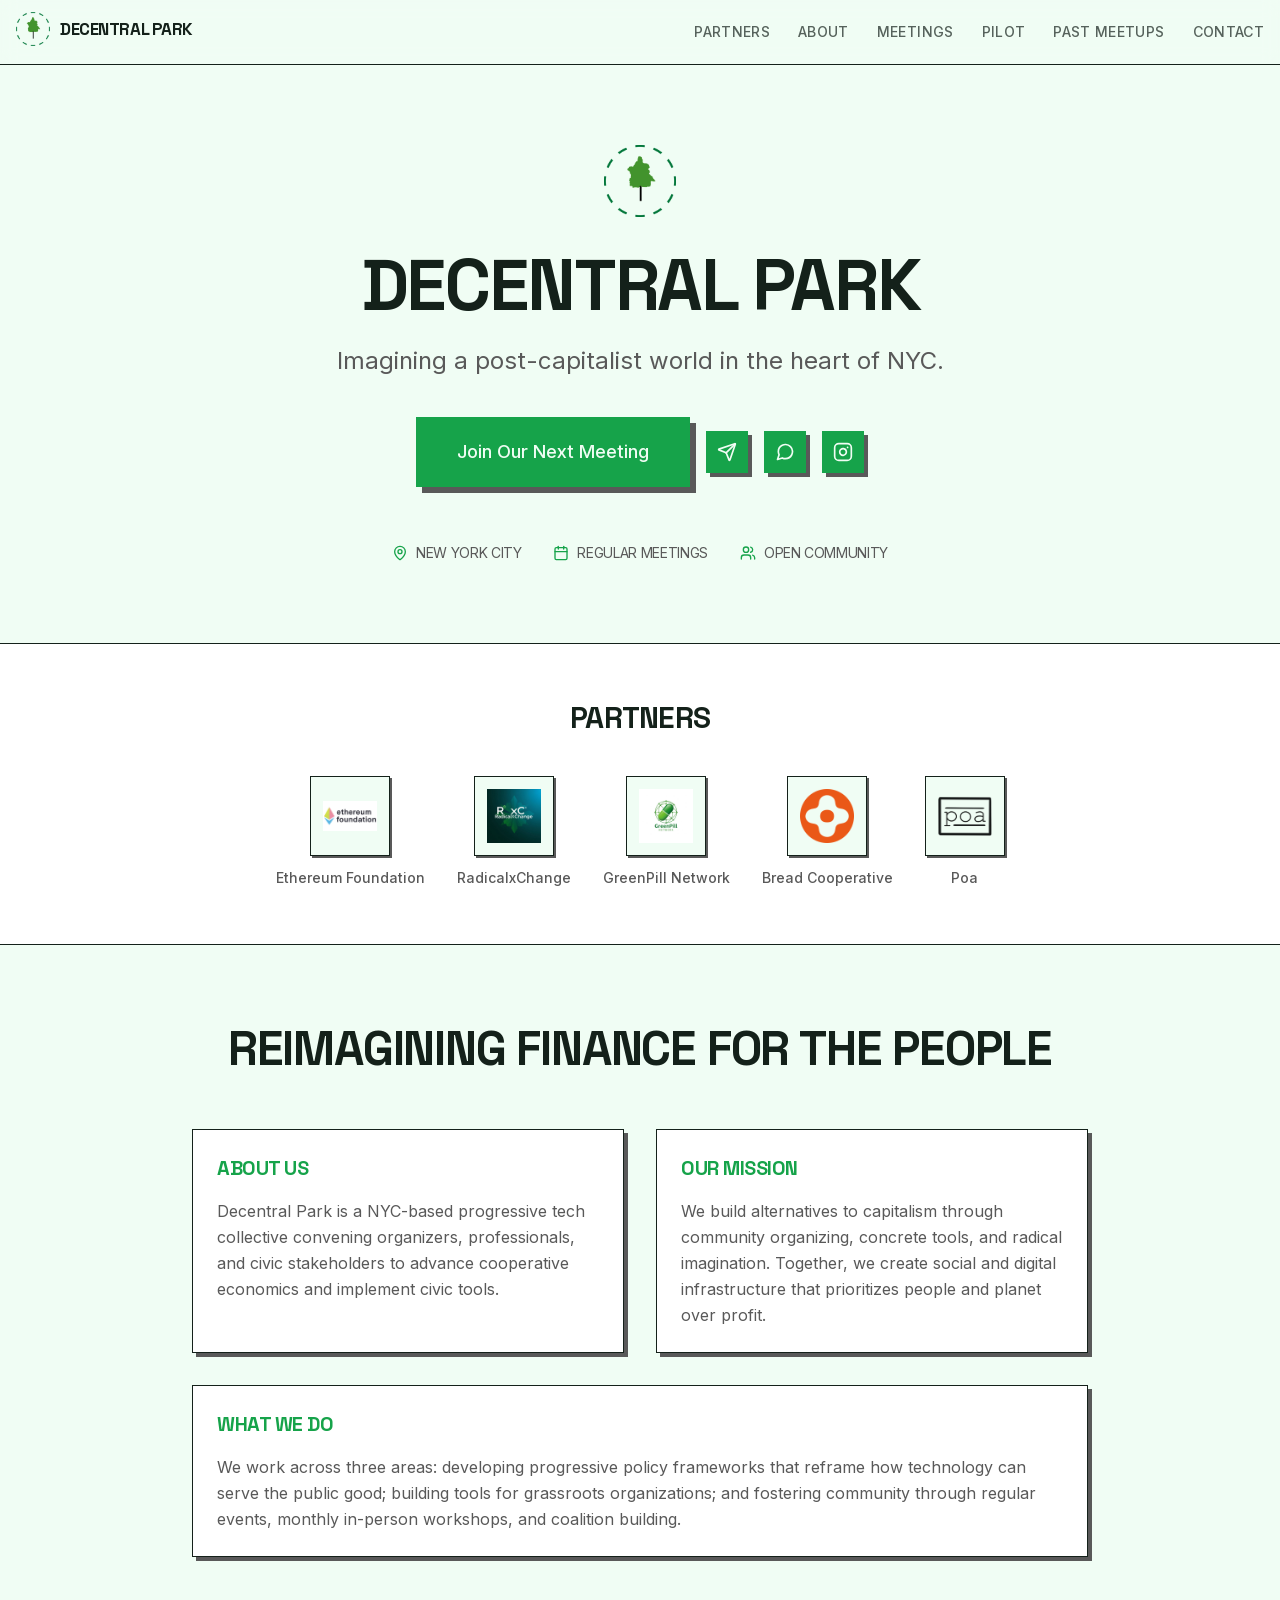
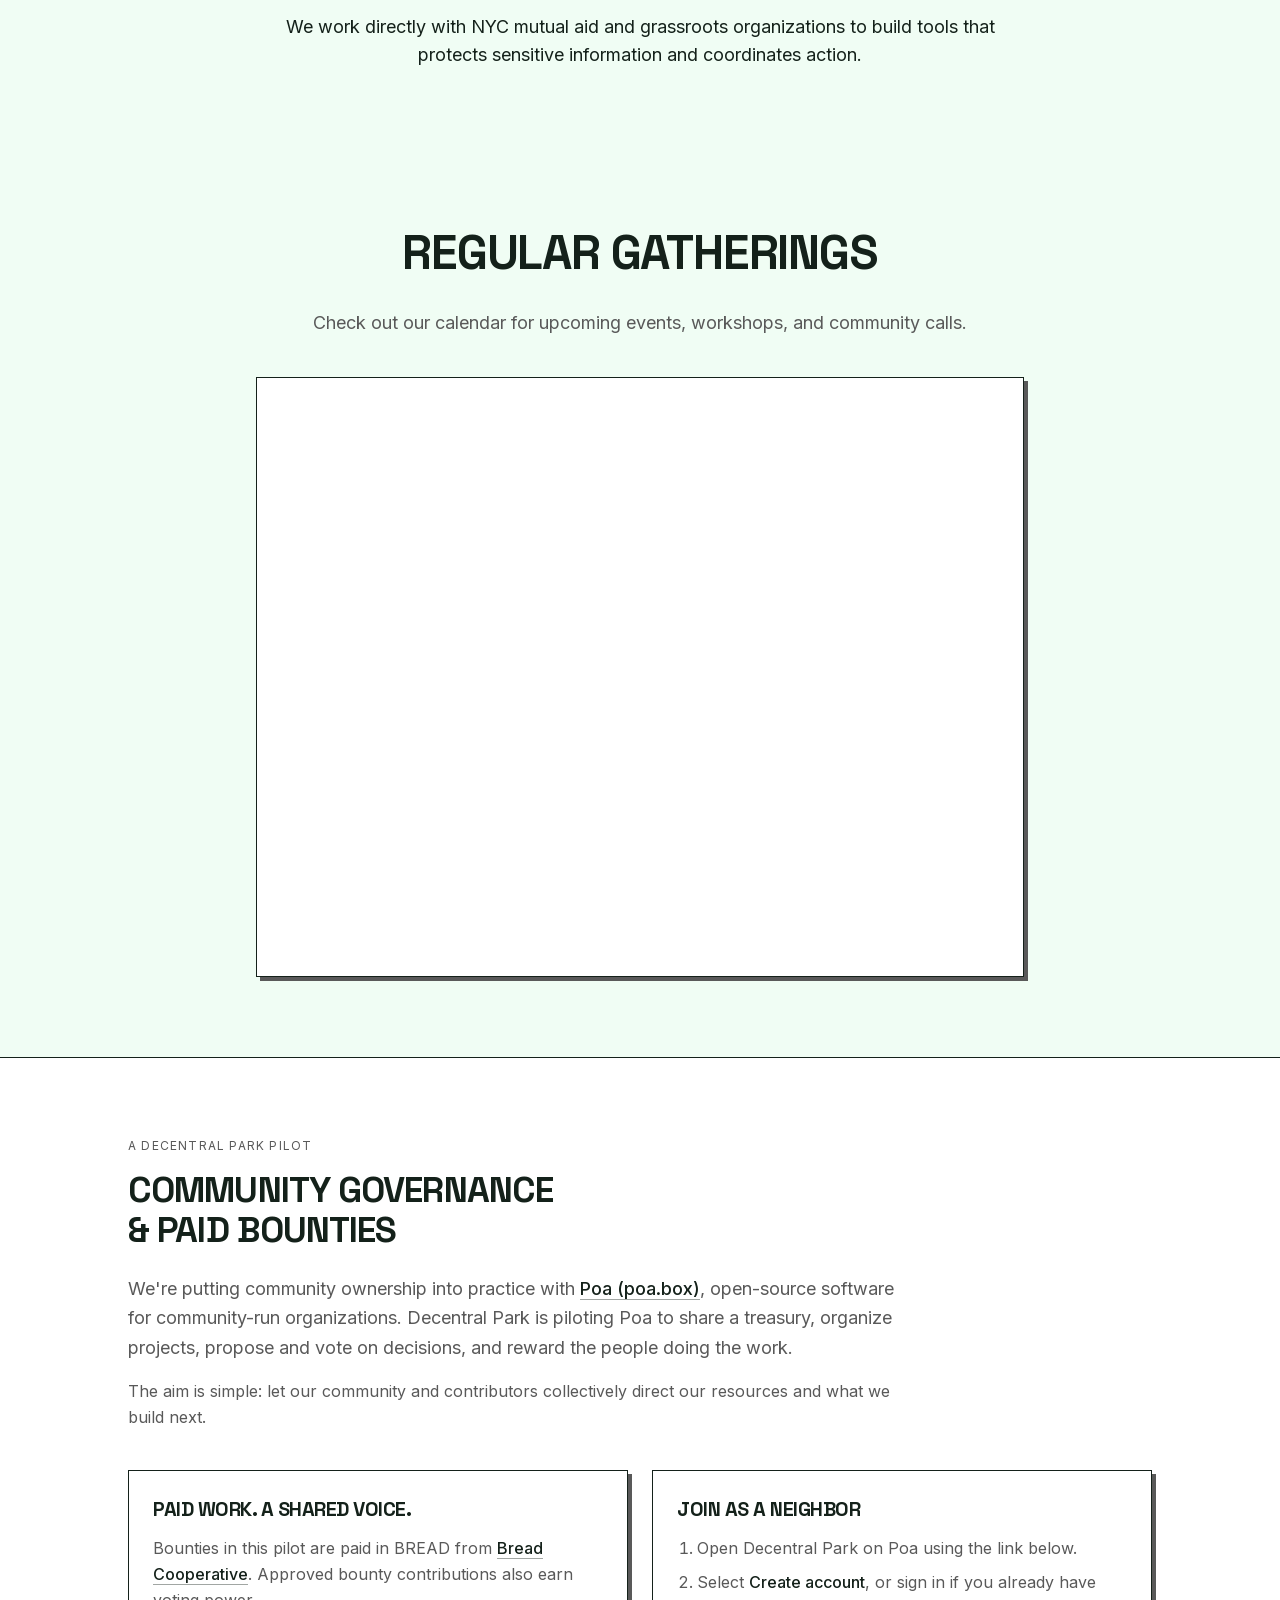
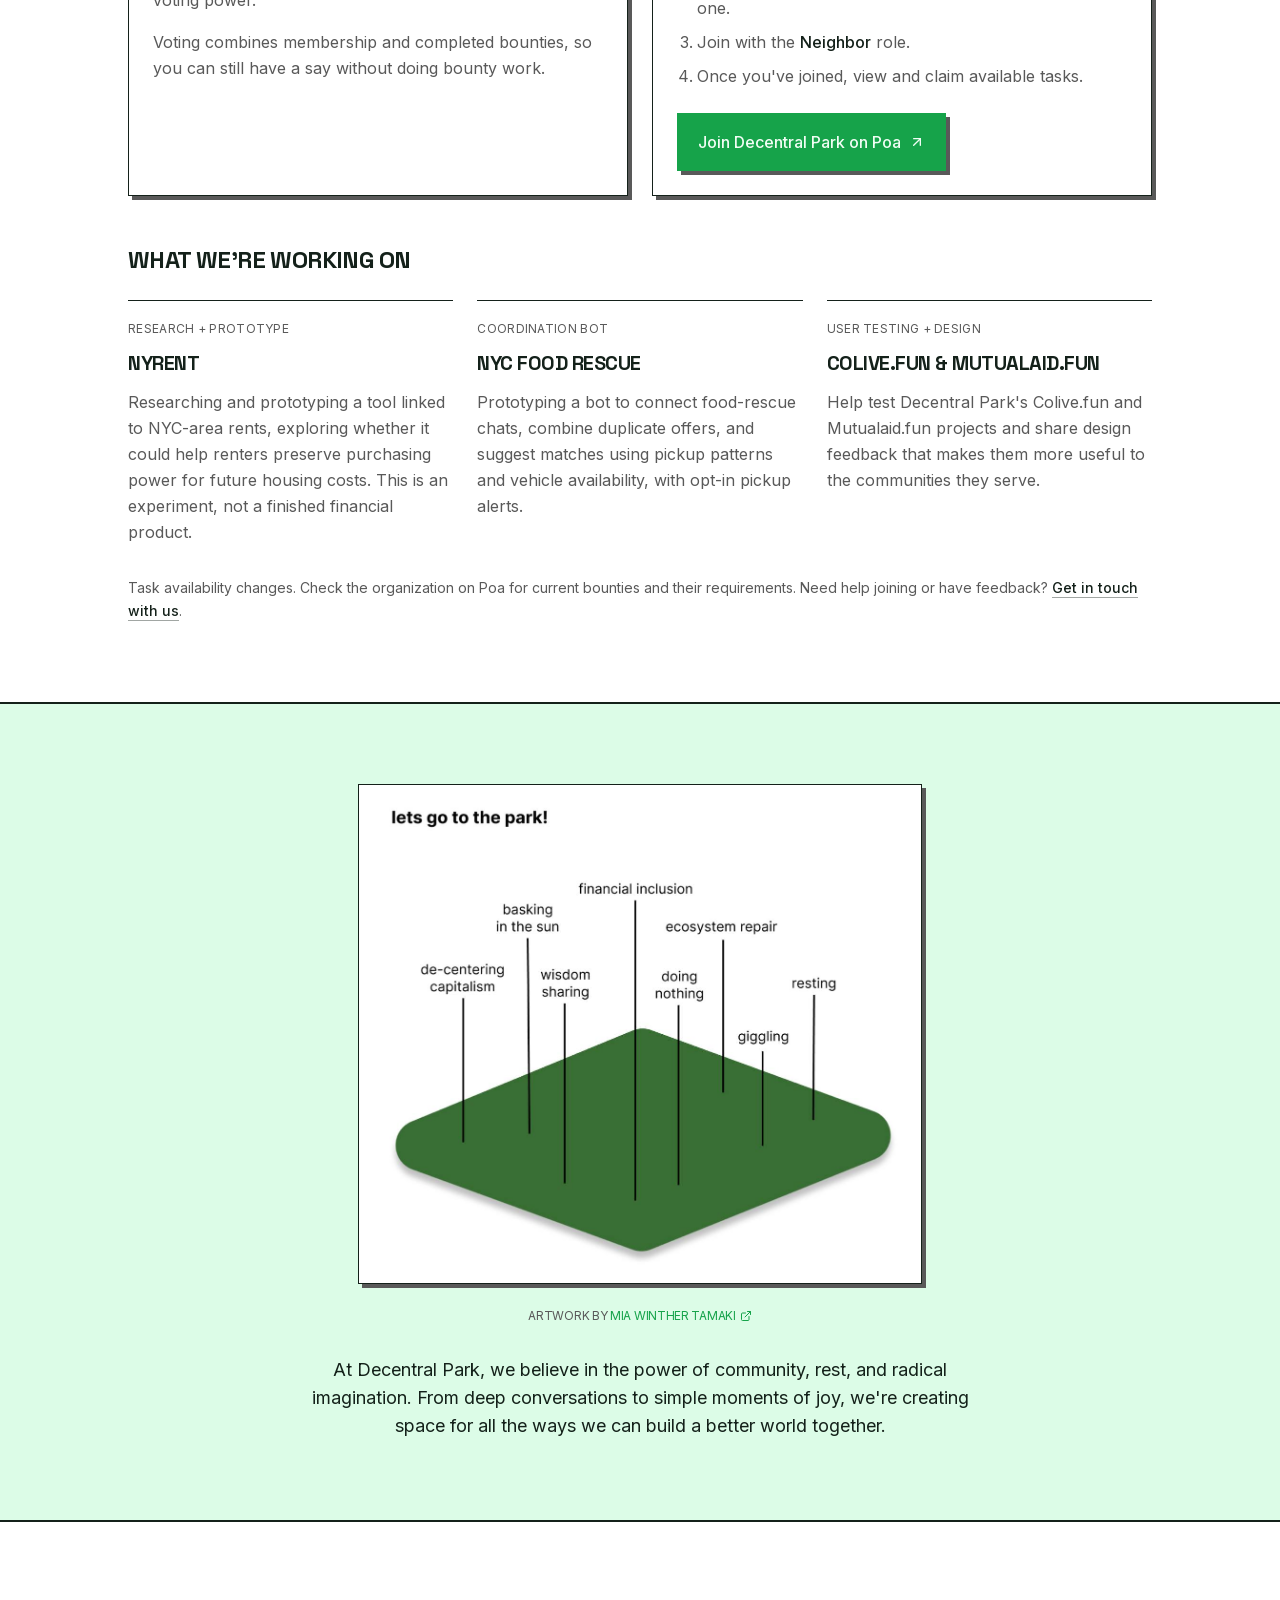
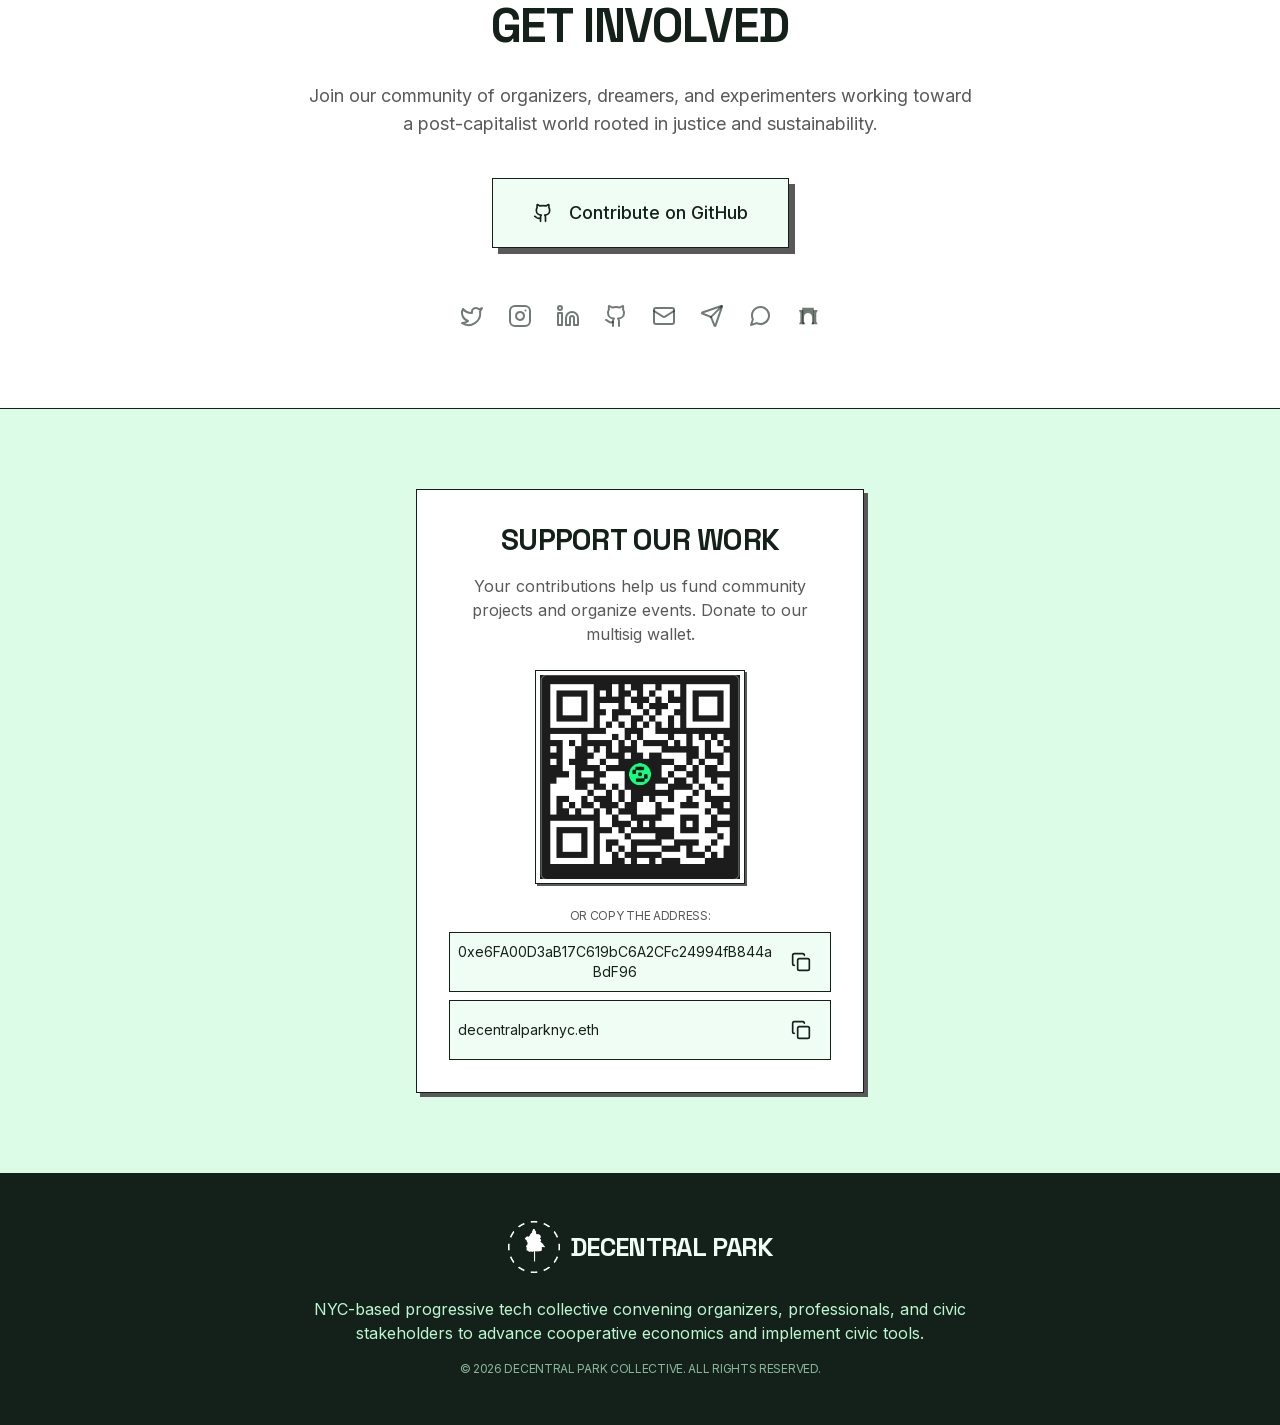
==== commit efaeab24: "Add Poa pilot and partner to Decentral Park site" ====
--- a/index.html
+++ b/index.html
@@ -1 +1 @@
-<!DOCTYPE html><!--GPo294ina00UJyeq6AQoL--><html lang="en" data-app="fund" class="__variable_49a339 __variable_fa2f99 __variable_6d24ac"><head><meta charSet="utf-8"/><meta name="viewport" content="width=device-width, initial-scale=1"/><link rel="preload" href="/_next/static/media/36966cca54120369-s.p.woff2" as="font" crossorigin="" type="font/woff2"/><link rel="preload" href="/_next/static/media/558ca1a6aa3cb55e-s.p.woff2" as="font" crossorigin="" type="font/woff2"/><link rel="preload" href="/_next/static/media/e4af272ccee01ff0-s.p.woff2" as="font" crossorigin="" type="font/woff2"/><link rel="preload" as="image" href="/images/decentralpark-mark.png"/><link rel="preload" as="image" href="/ethereum-foundation-logo.png"/><link rel="preload" as="image" href="/radicalxchange-rxc-logo.jpg"/><link rel="preload" as="image" href="/greenpill-network-logo-green-pill.jpg"/><link rel="preload" as="image" href="/bread-cooperative-logo.png"/><link rel="preload" as="image" href="/images/park-activities.jpg"/><link rel="stylesheet" href="/_next/static/css/b292b9ec24d08e16.css" data-precedence="next"/><link rel="stylesheet" href="/_next/static/css/7cb03daf4c011dfb.css" data-precedence="next"/><link rel="preload" as="script" fetchPriority="low" href="/_next/static/chunks/webpack-f4da073494d581d5.js"/><script src="/_next/static/chunks/4bd1b696-c023c6e3521b1417.js" async=""></script><script src="/_next/static/chunks/255-bc8b3b9a93d25a64.js" async=""></script><script src="/_next/static/chunks/main-app-7c9e5a5fd5f6ebd3.js" async=""></script><script src="/_next/static/chunks/916-06586c9ccf376800.js" async=""></script><script src="/_next/static/chunks/47-0d89df5dea115437.js" async=""></script><script src="/_next/static/chunks/app/page-1d7cd4d3dbbea2bf.js" async=""></script><meta name="next-size-adjust" content=""/><title>Decentral Park - NYC Progressive Tech Collective</title><meta name="description" content="NYC-based progressive tech collective convening organizers, professionals, and civic stakeholders to advance cooperative economics and implement civic tools."/><meta name="author" content="Decentral Park Collective"/><meta name="keywords" content="post-capitalism,NYC,collective,cooperative economics,community organizing,mutual aid,solidarity economy"/><meta name="creator" content="Decentral Park Collective"/><meta name="publisher" content="Decentral Park Collective"/><meta name="robots" content="index, follow"/><meta name="googlebot" content="index, follow, max-video-preview:-1, max-image-preview:large, max-snippet:-1"/><meta name="google-site-verification" content="your-google-verification-code"/><meta property="og:title" content="Decentral Park - NYC Progressive Tech Collective"/><meta property="og:description" content="NYC-based progressive tech collective convening organizers, professionals, and civic stakeholders to advance cooperative economics and implement civic tools."/><meta property="og:url" content="https://decentralpark.org/"/><meta property="og:site_name" content="Decentral Park"/><meta property="og:locale" content="en_US"/><meta property="og:image" content="http://localhost:3000/og-image.jpg"/><meta property="og:image:width" content="1200"/><meta property="og:image:height" content="630"/><meta property="og:image:alt" content="Decentral Park - NYC Progressive Tech Collective"/><meta property="og:type" content="website"/><meta name="twitter:card" content="summary_large_image"/><meta name="twitter:creator" content="@decentralpark"/><meta name="twitter:title" content="Decentral Park - NYC Progressive Tech Collective"/><meta name="twitter:description" content="NYC-based progressive tech collective convening organizers, professionals, and civic stakeholders to advance cooperative economics and implement civic tools."/><meta name="twitter:image" content="http://localhost:3000/og-image.jpg"/><link rel="icon" href="/favicon.ico" type="image/x-icon" sizes="16x16"/><link rel="apple-touch-icon" href="/apple-icon.png?b0acca49b889628c" type="image/png" sizes="180x180"/><script src="/_next/static/chunks/polyfills-42372ed130431b0a.js" noModule=""></script></head><body class="font-body bg-paper text-ink antialiased"><div hidden=""><!--$--><!--/$--></div><div class="min-h-screen overflow-x-clip bg-paper"><header class="sticky top-0 z-40 border-b border-ink bg-paper/90 backdrop-blur supports-[backdrop-filter]:bg-paper/75"><nav class="container mx-auto flex h-16 items-center justify-between px-4"><a href="#" aria-label="Decentral Park — home" class="shrink-0"><span class="sm:hidden"><img src="/images/decentralpark-mark.png" alt="Decentral Park" width="32" height="32"/></span><span class="hidden sm:inline-flex"><span class="inline-flex items-center gap-2.5"><img src="/images/decentralpark-mark.png" alt="Decentral Park" width="34" height="34"/><span class="font-display font-bold uppercase tracking-tight leading-none text-ink" style="font-size:17px">Decentral Park</span></span></span></a><div class="hidden items-center gap-7 md:flex"><a href="#partners" class="font-body text-sm font-medium uppercase tracking-wide text-ink/70 hover:text-[var(--accent)] transition-colors">Partners</a><a href="#about" class="font-body text-sm font-medium uppercase tracking-wide text-ink/70 hover:text-[var(--accent)] transition-colors">About</a><a href="#meetings" class="font-body text-sm font-medium uppercase tracking-wide text-ink/70 hover:text-[var(--accent)] transition-colors">Meetings</a><a href="/past-meetups" class="font-body text-sm font-medium uppercase tracking-wide text-ink/70 hover:text-[var(--accent)] transition-colors">Past Meetups</a><a href="#contact" class="font-body text-sm font-medium uppercase tracking-wide text-ink/70 hover:text-[var(--accent)] transition-colors">Contact</a></div><button type="button" aria-label="Open menu" aria-expanded="false" class="flex h-10 w-10 shrink-0 items-center justify-center text-ink md:hidden"><svg xmlns="http://www.w3.org/2000/svg" width="24" height="24" viewBox="0 0 24 24" fill="none" stroke="currentColor" stroke-width="2" stroke-linecap="round" stroke-linejoin="round" class="lucide lucide-menu h-7 w-7"><line x1="4" x2="20" y1="12" y2="12"></line><line x1="4" x2="20" y1="6" y2="6"></line><line x1="4" x2="20" y1="18" y2="18"></line></svg></button></nav></header><section class="container mx-auto px-4 py-20 text-center"><div class="max-w-4xl mx-auto"><div class="flex justify-center mb-8"><img src="/images/decentralpark-mark.png" alt="Decentral Park" width="72" height="72"/></div><h1 class="font-display font-bold uppercase tracking-[-0.03em] leading-[0.9] text-4xl sm:text-5xl md:text-7xl text-ink mb-6">Decentral Park</h1><p class="font-body text-xl md:text-2xl text-grey-2 mb-10 leading-relaxed">Imagining a post-capitalist world in the heart of NYC.</p><div class="flex flex-row flex-wrap gap-4 justify-center items-center mb-14"><a href="https://lu.ma/user/usr-WzTqp46PMChk8Xl" target="_blank" rel="noopener noreferrer" class="inline-flex items-center justify-center gap-2 whitespace-nowrap select-none font-body font-medium border transition-[transform,box-shadow,background-color,color] duration-100 ease-out active:translate-x-1 active:translate-y-1 active:shadow-none focus-visible:outline-2 focus-visible:outline-offset-2 focus-visible:outline-ink focus-visible:outline-none disabled:opacity-50 disabled:pointer-events-none [&amp;_svg]:pointer-events-none [&amp;_svg]:shrink-0 bg-[var(--accent)] text-paper border-transparent hover:bg-[var(--accent-hover)] px-10 py-5 text-lg shadow-hard-lg">Join Our Next Meeting</a><a href="https://t.me/+guHaqo9XXpk5ZmNk" target="_blank" rel="noopener noreferrer" title="Join Telegram" class="inline-flex items-center justify-center gap-2 whitespace-nowrap select-none font-body font-medium text-base border transition-[transform,box-shadow,background-color,color] duration-100 ease-out shadow-hard active:translate-x-1 active:translate-y-1 active:shadow-none focus-visible:outline-2 focus-visible:outline-offset-2 focus-visible:outline-ink focus-visible:outline-none disabled:opacity-50 disabled:pointer-events-none [&amp;_svg]:pointer-events-none [&amp;_svg]:shrink-0 bg-[var(--accent)] text-paper border-transparent hover:bg-[var(--accent-hover)] p-2.5 [&amp;_svg]:size-5"><svg xmlns="http://www.w3.org/2000/svg" width="24" height="24" viewBox="0 0 24 24" fill="none" stroke="currentColor" stroke-width="2" stroke-linecap="round" stroke-linejoin="round" class="lucide lucide-send w-5 h-5"><path d="M14.536 21.686a.5.5 0 0 0 .937-.024l6.5-19a.496.496 0 0 0-.635-.635l-19 6.5a.5.5 0 0 0-.024.937l7.93 3.18a2 2 0 0 1 1.112 1.11z"></path><path d="m21.854 2.147-10.94 10.939"></path></svg></a><a href="https://signal.group/#CjQKILyEmoyg-stu3sGG7Aa5pXE3mFi-xp5SheISn8qTMjUuEhBylsAec35xCR-_vDaRg-9u" target="_blank" rel="noopener noreferrer" title="Join Signal" class="inline-flex items-center justify-center gap-2 whitespace-nowrap select-none font-body font-medium text-base border transition-[transform,box-shadow,background-color,color] duration-100 ease-out shadow-hard active:translate-x-1 active:translate-y-1 active:shadow-none focus-visible:outline-2 focus-visible:outline-offset-2 focus-visible:outline-ink focus-visible:outline-none disabled:opacity-50 disabled:pointer-events-none [&amp;_svg]:pointer-events-none [&amp;_svg]:shrink-0 bg-[var(--accent)] text-paper border-transparent hover:bg-[var(--accent-hover)] p-2.5 [&amp;_svg]:size-5"><svg class="w-5 h-5" viewBox="0 0 24 24" fill="none" stroke="currentColor" stroke-width="2" stroke-linecap="round" stroke-linejoin="round"><path d="M21 11.5a8.38 8.38 0 0 1-.9 3.8 8.5 8.5 0 0 1-7.6 4.7 8.38 8.38 0 0 1-3.8-.9L3 21l1.9-5.7a8.38 8.38 0 0 1-.9-3.8 8.5 8.5 0 0 1 4.7-7.6 8.38 8.38 0 0 1 3.8-.9h.5a8.48 8.48 0 0 1 8 8v.5z"></path></svg></a><a href="https://www.instagram.com/decentralparknyc/" target="_blank" rel="noopener noreferrer" title="Follow on Instagram" class="inline-flex items-center justify-center gap-2 whitespace-nowrap select-none font-body font-medium text-base border transition-[transform,box-shadow,background-color,color] duration-100 ease-out shadow-hard active:translate-x-1 active:translate-y-1 active:shadow-none focus-visible:outline-2 focus-visible:outline-offset-2 focus-visible:outline-ink focus-visible:outline-none disabled:opacity-50 disabled:pointer-events-none [&amp;_svg]:pointer-events-none [&amp;_svg]:shrink-0 bg-[var(--accent)] text-paper border-transparent hover:bg-[var(--accent-hover)] p-2.5 [&amp;_svg]:size-5"><svg xmlns="http://www.w3.org/2000/svg" width="24" height="24" viewBox="0 0 24 24" fill="none" stroke="currentColor" stroke-width="2" stroke-linecap="round" stroke-linejoin="round" class="lucide lucide-instagram w-5 h-5"><rect width="20" height="20" x="2" y="2" rx="5" ry="5"></rect><path d="M16 11.37A4 4 0 1 1 12.63 8 4 4 0 0 1 16 11.37z"></path><line x1="17.5" x2="17.51" y1="6.5" y2="6.5"></line></svg></a></div><div class="flex flex-wrap items-center justify-center gap-x-8 gap-y-3 font-mono text-sm uppercase tracking-tight text-grey-2"><div class="flex items-center gap-2"><svg xmlns="http://www.w3.org/2000/svg" width="24" height="24" viewBox="0 0 24 24" fill="none" stroke="currentColor" stroke-width="2" stroke-linecap="round" stroke-linejoin="round" class="lucide lucide-map-pin w-4 h-4 text-[var(--accent)]"><path d="M20 10c0 4.993-5.539 10.193-7.399 11.799a1 1 0 0 1-1.202 0C9.539 20.193 4 14.993 4 10a8 8 0 0 1 16 0"></path><circle cx="12" cy="10" r="3"></circle></svg><span>New York City</span></div><div class="flex items-center gap-2"><svg xmlns="http://www.w3.org/2000/svg" width="24" height="24" viewBox="0 0 24 24" fill="none" stroke="currentColor" stroke-width="2" stroke-linecap="round" stroke-linejoin="round" class="lucide lucide-calendar w-4 h-4 text-[var(--accent)]"><path d="M8 2v4"></path><path d="M16 2v4"></path><rect width="18" height="18" x="3" y="4" rx="2"></rect><path d="M3 10h18"></path></svg><span>Regular Meetings</span></div><div class="flex items-center gap-2"><svg xmlns="http://www.w3.org/2000/svg" width="24" height="24" viewBox="0 0 24 24" fill="none" stroke="currentColor" stroke-width="2" stroke-linecap="round" stroke-linejoin="round" class="lucide lucide-users w-4 h-4 text-[var(--accent)]"><path d="M16 21v-2a4 4 0 0 0-4-4H6a4 4 0 0 0-4 4v2"></path><circle cx="9" cy="7" r="4"></circle><path d="M22 21v-2a4 4 0 0 0-3-3.87"></path><path d="M16 3.13a4 4 0 0 1 0 7.75"></path></svg><span>Open Community</span></div></div></div></section><section id="partners" class="bg-paper-0 border-y border-ink py-14"><div class="container mx-auto px-4"><div class="max-w-2xl mx-auto text-center"><h2 class="font-display font-bold uppercase tracking-tight text-3xl text-ink mb-10">Partners</h2><div class="flex flex-wrap items-center justify-center gap-8"><a href="https://ethereum.foundation" target="_blank" rel="noopener noreferrer" class="group flex flex-col items-center"><div class="w-20 h-20 flex items-center justify-center bg-paper border border-ink shadow-hard-sm p-3 transition-transform group-hover:-translate-x-0.5 group-hover:-translate-y-0.5"><img src="/ethereum-foundation-logo.png" alt="Ethereum Foundation" class="w-full h-full object-contain"/></div><span class="mt-3 font-body text-sm text-grey-2 font-medium group-hover:text-ink">Ethereum Foundation</span></a><a href="https://www.radicalxchange.org" target="_blank" rel="noopener noreferrer" class="group flex flex-col items-center"><div class="w-20 h-20 flex items-center justify-center bg-paper border border-ink shadow-hard-sm p-3 transition-transform group-hover:-translate-x-0.5 group-hover:-translate-y-0.5"><img src="/radicalxchange-rxc-logo.jpg" alt="RadicalxChange" class="w-full h-full object-contain"/></div><span class="mt-3 font-body text-sm text-grey-2 font-medium group-hover:text-ink">RadicalxChange</span></a><a href="https://greenpill.network" target="_blank" rel="noopener noreferrer" class="group flex flex-col items-center"><div class="w-20 h-20 flex items-center justify-center bg-paper border border-ink shadow-hard-sm p-3 transition-transform group-hover:-translate-x-0.5 group-hover:-translate-y-0.5"><img src="/greenpill-network-logo-green-pill.jpg" alt="GreenPill Network" class="w-full h-full object-contain"/></div><span class="mt-3 font-body text-sm text-grey-2 font-medium group-hover:text-ink">GreenPill Network</span></a><a href="https://bread.coop" target="_blank" rel="noopener noreferrer" class="group flex flex-col items-center"><div class="w-20 h-20 flex items-center justify-center bg-paper border border-ink shadow-hard-sm p-3 transition-transform group-hover:-translate-x-0.5 group-hover:-translate-y-0.5"><img src="/bread-cooperative-logo.png" alt="Bread Cooperative" class="w-full h-full object-contain"/></div><span class="mt-3 font-body text-sm text-grey-2 font-medium group-hover:text-ink">Bread Cooperative</span></a></div></div></div></section><section id="about" class="bg-paper py-20"><div class="container mx-auto px-4"><div class="max-w-4xl mx-auto"><h2 class="font-display font-bold uppercase tracking-[-0.025em] leading-none text-4xl md:text-5xl text-center text-ink mb-14">Reimagining Finance for the People</h2><div class="grid md:grid-cols-2 gap-8 mb-8"><div class="border border-ink bg-paper-0 text-ink shadow-hard"><div class="p-6"><h3 class="font-display font-bold uppercase tracking-tight text-xl text-[var(--accent)] mb-4">About Us</h3><p class="font-body text-grey-2 leading-relaxed">Decentral Park is a NYC-based progressive tech collective convening organizers, professionals, and civic stakeholders to advance cooperative economics and implement civic tools.</p></div></div><div class="border border-ink bg-paper-0 text-ink shadow-hard"><div class="p-6"><h3 class="font-display font-bold uppercase tracking-tight text-xl text-[var(--accent)] mb-4">Our Mission</h3><p class="font-body text-grey-2 leading-relaxed">We build alternatives to capitalism through community organizing, concrete tools, and radical imagination. Together, we create social and digital infrastructure that prioritizes people and planet over profit.</p></div></div></div><div class="mb-14"><div class="border border-ink bg-paper-0 text-ink shadow-hard"><div class="p-6"><h3 class="font-display font-bold uppercase tracking-tight text-xl text-[var(--accent)] mb-4">What We Do</h3><p class="font-body text-grey-2 leading-relaxed">We work across three areas: developing progressive policy frameworks that reframe how technology can serve the public good; building tools for grassroots organizations; and fostering community through regular events, monthly in-person workshops, and coalition building.</p></div></div></div><div class="text-center"><p class="font-body text-lg text-ink max-w-3xl mx-auto">We work directly with NYC mutual aid and grassroots organizations to build tools that protects sensitive information and coordinates action.</p></div></div></div></section><section class="bg-paper-1 border-y border-ink py-20"><div class="container mx-auto px-4"><div class="max-w-4xl mx-auto text-center"><div class="mb-6 flex justify-center"><img src="/images/park-activities.jpg" alt="Let&#x27;s go to the park! - An illustration showing various activities like de-centering capitalism, basking in the sun, wisdom sharing, financial inclusion, doing nothing, ecosystem repair, giggling, and resting" class="mx-auto max-w-full h-auto border border-ink shadow-hard bg-paper-0" style="max-height:500px"/></div><div class="mb-8"><p class="font-mono text-xs uppercase tracking-tight text-grey-2 mb-2">Artwork by<!-- --> <a href="https://zora.co/collect/zora:0x7c6035dcf9846074dd5e18af1a36fd88651ba892/1?referrer=0x1eff547e423a315d75f490c6b3a481bec8389648" target="_blank" rel="noopener noreferrer" class="text-[var(--accent)] hover:underline inline-flex items-center gap-1">Mia Winther Tamaki<svg xmlns="http://www.w3.org/2000/svg" width="24" height="24" viewBox="0 0 24 24" fill="none" stroke="currentColor" stroke-width="2" stroke-linecap="round" stroke-linejoin="round" class="lucide lucide-external-link w-3 h-3"><path d="M15 3h6v6"></path><path d="M10 14 21 3"></path><path d="M18 13v6a2 2 0 0 1-2 2H5a2 2 0 0 1-2-2V8a2 2 0 0 1 2-2h6"></path></svg></a></p></div><p class="font-body text-lg text-ink max-w-2xl mx-auto">At Decentral Park, we believe in the power of community, rest, and radical imagination. From deep conversations to simple moments of joy, we&#x27;re creating space for all the ways we can build a better world together.</p></div></div></section><section id="meetings" class="bg-paper py-20"><div class="container mx-auto px-4"><div class="max-w-4xl mx-auto text-center"><h2 class="font-display font-bold uppercase tracking-tight text-4xl md:text-5xl text-ink mb-8">Regular Gatherings</h2><p class="font-body text-lg text-grey-2 mb-10 max-w-2xl mx-auto">Check out our calendar for upcoming events, workshops, and community calls.</p><div class="w-full max-w-3xl mx-auto"><iframe src="https://lu.ma/embed/calendar/cal-LTmdzQUVscVHodG/events" class="w-full h-[600px] border border-ink shadow-hard bg-paper-0" allowFullScreen="" aria-hidden="false" tabindex="0"></iframe></div></div></div></section><section id="contact" class="bg-paper-0 border-t border-ink py-20"><div class="container mx-auto px-4"><div class="max-w-4xl mx-auto text-center"><h2 class="font-display font-bold uppercase tracking-tight text-4xl md:text-5xl text-ink mb-8">Get Involved</h2><p class="font-body text-lg text-grey-2 mb-10 max-w-2xl mx-auto">Join our community of organizers, dreamers, and experimenters working toward a post-capitalist world rooted in justice and sustainability.</p><div class="flex justify-center mb-14"><a href="https://github.com/decentralparknyc/decentralparknyc" target="_blank" rel="noopener noreferrer" class="inline-flex items-center justify-center gap-2 whitespace-nowrap select-none font-body font-medium border transition-[transform,box-shadow,background-color,color] duration-100 ease-out active:translate-x-1 active:translate-y-1 active:shadow-none focus-visible:outline-2 focus-visible:outline-offset-2 focus-visible:outline-ink focus-visible:outline-none disabled:opacity-50 disabled:pointer-events-none [&amp;_svg]:pointer-events-none [&amp;_svg]:shrink-0 bg-paper text-ink border-ink hover:bg-paper-1 px-10 py-5 text-lg shadow-hard-lg"><svg xmlns="http://www.w3.org/2000/svg" width="24" height="24" viewBox="0 0 24 24" fill="none" stroke="currentColor" stroke-width="2" stroke-linecap="round" stroke-linejoin="round" class="lucide lucide-github w-5 h-5 mr-2"><path d="M15 22v-4a4.8 4.8 0 0 0-1-3.5c3 0 6-2 6-5.5.08-1.25-.27-2.48-1-3.5.28-1.15.28-2.35 0-3.5 0 0-1 0-3 1.5-2.64-.5-5.36-.5-8 0C6 2 5 2 5 2c-.3 1.15-.3 2.35 0 3.5A5.403 5.403 0 0 0 4 9c0 3.5 3 5.5 6 5.5-.39.49-.68 1.05-.85 1.65-.17.6-.22 1.23-.15 1.85v4"></path><path d="M9 18c-4.51 2-5-2-7-2"></path></svg>Contribute on GitHub</a></div><div class="flex flex-wrap justify-center gap-6"><a href="https://x.com/decentralparkny" target="_blank" rel="noopener noreferrer" class="text-ink/60 hover:text-[var(--accent)] transition-colors"><svg xmlns="http://www.w3.org/2000/svg" width="24" height="24" viewBox="0 0 24 24" fill="none" stroke="currentColor" stroke-width="2" stroke-linecap="round" stroke-linejoin="round" class="lucide lucide-twitter w-6 h-6"><path d="M22 4s-.7 2.1-2 3.4c1.6 10-9.4 17.3-18 11.6 2.2.1 4.4-.6 6-2C3 15.5.5 9.6 3 5c2.2 2.6 5.6 4.1 9 4-.9-4.2 4-6.6 7-3.8 1.1 0 3-1.2 3-1.2z"></path></svg></a><a href="https://www.instagram.com/decentralparknyc/" target="_blank" rel="noopener noreferrer" class="text-ink/60 hover:text-[var(--accent)] transition-colors" title="Follow on Instagram"><svg xmlns="http://www.w3.org/2000/svg" width="24" height="24" viewBox="0 0 24 24" fill="none" stroke="currentColor" stroke-width="2" stroke-linecap="round" stroke-linejoin="round" class="lucide lucide-instagram w-6 h-6"><rect width="20" height="20" x="2" y="2" rx="5" ry="5"></rect><path d="M16 11.37A4 4 0 1 1 12.63 8 4 4 0 0 1 16 11.37z"></path><line x1="17.5" x2="17.51" y1="6.5" y2="6.5"></line></svg></a><a href="https://www.linkedin.com/company/decentral-park/" target="_blank" rel="noopener noreferrer" class="text-ink/60 hover:text-[var(--accent)] transition-colors" title="Follow on LinkedIn"><svg xmlns="http://www.w3.org/2000/svg" width="24" height="24" viewBox="0 0 24 24" fill="none" stroke="currentColor" stroke-width="2" stroke-linecap="round" stroke-linejoin="round" class="lucide lucide-linkedin w-6 h-6"><path d="M16 8a6 6 0 0 1 6 6v7h-4v-7a2 2 0 0 0-2-2 2 2 0 0 0-2 2v7h-4v-7a6 6 0 0 1 6-6z"></path><rect width="4" height="12" x="2" y="9"></rect><circle cx="4" cy="4" r="2"></circle></svg></a><a href="https://github.com/decentralparknyc/decentralparknyc" target="_blank" rel="noopener noreferrer" class="text-ink/60 hover:text-[var(--accent)] transition-colors"><svg xmlns="http://www.w3.org/2000/svg" width="24" height="24" viewBox="0 0 24 24" fill="none" stroke="currentColor" stroke-width="2" stroke-linecap="round" stroke-linejoin="round" class="lucide lucide-github w-6 h-6"><path d="M15 22v-4a4.8 4.8 0 0 0-1-3.5c3 0 6-2 6-5.5.08-1.25-.27-2.48-1-3.5.28-1.15.28-2.35 0-3.5 0 0-1 0-3 1.5-2.64-.5-5.36-.5-8 0C6 2 5 2 5 2c-.3 1.15-.3 2.35 0 3.5A5.403 5.403 0 0 0 4 9c0 3.5 3 5.5 6 5.5-.39.49-.68 1.05-.85 1.65-.17.6-.22 1.23-.15 1.85v4"></path><path d="M9 18c-4.51 2-5-2-7-2"></path></svg></a><a href="mailto:nycryptoleft@gmail.com" class="text-ink/60 hover:text-[var(--accent)] transition-colors"><svg xmlns="http://www.w3.org/2000/svg" width="24" height="24" viewBox="0 0 24 24" fill="none" stroke="currentColor" stroke-width="2" stroke-linecap="round" stroke-linejoin="round" class="lucide lucide-mail w-6 h-6"><rect width="20" height="16" x="2" y="4" rx="2"></rect><path d="m22 7-8.97 5.7a1.94 1.94 0 0 1-2.06 0L2 7"></path></svg></a><a href="https://t.me/+guHaqo9XXpk5ZmNk" target="_blank" rel="noopener noreferrer" class="text-ink/60 hover:text-[var(--accent)] transition-colors" title="Join Telegram"><svg xmlns="http://www.w3.org/2000/svg" width="24" height="24" viewBox="0 0 24 24" fill="none" stroke="currentColor" stroke-width="2" stroke-linecap="round" stroke-linejoin="round" class="lucide lucide-send w-6 h-6"><path d="M14.536 21.686a.5.5 0 0 0 .937-.024l6.5-19a.496.496 0 0 0-.635-.635l-19 6.5a.5.5 0 0 0-.024.937l7.93 3.18a2 2 0 0 1 1.112 1.11z"></path><path d="m21.854 2.147-10.94 10.939"></path></svg></a><a href="https://signal.group/#CjQKILyEmoyg-stu3sGG7Aa5pXE3mFi-xp5SheISn8qTMjUuEhBylsAec35xCR-_vDaRg-9u" target="_blank" rel="noopener noreferrer" class="text-ink/60 hover:text-[var(--accent)] transition-colors" title="Join Signal"><svg class="w-6 h-6" viewBox="0 0 24 24" fill="none" stroke="currentColor" stroke-width="2" stroke-linecap="round" stroke-linejoin="round"><path d="M21 11.5a8.38 8.38 0 0 1-.9 3.8 8.5 8.5 0 0 1-7.6 4.7 8.38 8.38 0 0 1-3.8-.9L3 21l1.9-5.7a8.38 8.38 0 0 1-.9-3.8 8.5 8.5 0 0 1 4.7-7.6 8.38 8.38 0 0 1 3.8-.9h.5a8.48 8.48 0 0 1 8 8v.5z"></path></svg></a><a href="https://farcaster.xyz/decentralpark" target="_blank" rel="noopener noreferrer" class="text-ink/60 hover:text-[var(--accent)] transition-colors" title="Follow on Farcaster"><svg class="w-6 h-6" viewBox="0 0 1000 1000" fill="currentColor" xmlns="http://www.w3.org/2000/svg"><path d="M257.778 155.556H742.222V844.445H671.111V528.889H670.414C662.554 441.677 589.258 373.333 500 373.333C410.742 373.333 337.446 441.677 329.586 528.889H328.889V844.445H257.778V155.556Z"></path><path d="M128.889 253.333L157.778 351.111H182.222V746.667C169.949 746.667 160 756.616 160 768.889V795.556H155.556C143.283 795.556 133.333 805.505 133.333 817.778V844.445H382.222V817.778C382.222 805.505 372.273 795.556 360 795.556H355.556V768.889C355.556 756.616 345.606 746.667 333.333 746.667H306.667V253.333H128.889Z"></path><path d="M693.333 746.667C681.06 746.667 671.111 756.616 671.111 768.889V795.556H666.667C654.394 795.556 644.444 805.505 644.444 817.778V844.445H893.333V817.778C893.333 805.505 883.384 795.556 871.111 795.556H866.667V768.889C866.667 756.616 856.717 746.667 844.444 746.667V351.111H868.889L897.778 253.333H720V746.667H693.333Z"></path></svg></a></div></div></div></section><section id="donate" class="bg-paper-1 border-t border-ink py-20"><div class="container mx-auto px-4"><div class="max-w-md mx-auto text-center bg-paper-0 p-8 border border-ink shadow-hard"><h2 class="font-display font-bold uppercase tracking-tight text-3xl text-ink mb-4">Support Our Work</h2><p class="font-body text-grey-2 mb-6">Your contributions help us fund community projects and organize events. Donate to our multisig wallet.</p><div class="flex justify-center mb-6"><div class="border border-ink shadow-hard-sm bg-paper-0 p-1"><img alt="Multisig Wallet QR Code" loading="lazy" width="200" height="200" decoding="async" data-nimg="1" style="color:transparent" src="/images/multisig-qr-code.png"/></div></div><div class="mt-4"><p class="font-mono text-xs uppercase tracking-tight text-grey-2 mb-2">Or copy the address:</p><div class="flex items-center justify-between bg-paper border border-ink p-2"><code class="font-mono text-sm text-ink break-all">0xe6FA00D3aB17C619bC6A2CFc24994fB844aBdF96</code><button class="inline-flex items-center justify-center gap-2 whitespace-nowrap select-none font-body font-medium text-base border transition-[transform,box-shadow,background-color,color] duration-100 ease-out shadow-hard active:shadow-none focus-visible:outline-2 focus-visible:outline-offset-2 focus-visible:outline-ink focus-visible:outline-none disabled:opacity-50 disabled:pointer-events-none [&amp;_svg]:pointer-events-none [&amp;_svg]:shrink-0 border-transparent shadow-none active:translate-x-0 active:translate-y-0 hover:bg-paper-1 text-ink p-2.5 [&amp;_svg]:size-5 ml-2"><svg xmlns="http://www.w3.org/2000/svg" width="24" height="24" viewBox="0 0 24 24" fill="none" stroke="currentColor" stroke-width="2" stroke-linecap="round" stroke-linejoin="round" class="lucide lucide-copy w-4 h-4"><rect width="14" height="14" x="8" y="8" rx="2" ry="2"></rect><path d="M4 16c-1.1 0-2-.9-2-2V4c0-1.1.9-2 2-2h10c1.1 0 2 .9 2 2"></path></svg></button></div><div class="flex items-center justify-between bg-paper border border-ink p-2 mt-2"><code class="font-mono text-sm text-ink">decentralparknyc.eth</code><button class="inline-flex items-center justify-center gap-2 whitespace-nowrap select-none font-body font-medium text-base border transition-[transform,box-shadow,background-color,color] duration-100 ease-out shadow-hard active:shadow-none focus-visible:outline-2 focus-visible:outline-offset-2 focus-visible:outline-ink focus-visible:outline-none disabled:opacity-50 disabled:pointer-events-none [&amp;_svg]:pointer-events-none [&amp;_svg]:shrink-0 border-transparent shadow-none active:translate-x-0 active:translate-y-0 hover:bg-paper-1 text-ink p-2.5 [&amp;_svg]:size-5 ml-2"><svg xmlns="http://www.w3.org/2000/svg" width="24" height="24" viewBox="0 0 24 24" fill="none" stroke="currentColor" stroke-width="2" stroke-linecap="round" stroke-linejoin="round" class="lucide lucide-copy w-4 h-4"><rect width="14" height="14" x="8" y="8" rx="2" ry="2"></rect><path d="M4 16c-1.1 0-2-.9-2-2V4c0-1.1.9-2 2-2h10c1.1 0 2 .9 2 2"></path></svg></button></div></div></div></div></section><footer class="bg-ink text-paper py-12"><div class="container mx-auto px-4 text-center"><div class="flex items-center justify-center mb-6"><span class="inline-flex items-center gap-2.5"><img src="/images/decentralpark-mark.png" alt="Decentral Park" width="52" height="52" style="filter:brightness(0) saturate(100%) invert(100%)"/><span class="font-display font-bold uppercase tracking-tight leading-none text-paper" style="font-size:26px">Decentral Park</span></span></div><p class="font-body text-paper-2 mb-4 max-w-2xl mx-auto">NYC-based progressive tech collective convening organizers, professionals, and civic stakeholders to advance cooperative economics and implement civic tools.</p><p class="font-mono text-xs uppercase tracking-tight text-paper-2/70">© 2026 Decentral Park Collective. All rights reserved.</p></div></footer></div><!--$--><!--/$--><script src="/_next/static/chunks/webpack-f4da073494d581d5.js" id="_R_" async=""></script><script>(self.__next_f=self.__next_f||[]).push([0])</script><script>self.__next_f.push([1,"1:\"$Sreact.fragment\"\n2:I[9766,[],\"\"]\n3:I[8924,[],\"\"]\n4:I[8366,[\"916\",\"static/chunks/916-06586c9ccf376800.js\",\"47\",\"static/chunks/47-0d89df5dea115437.js\",\"974\",\"static/chunks/app/page-1d7cd4d3dbbea2bf.js\"],\"default\"]\n5:I[4431,[],\"OutletBoundary\"]\n7:I[5278,[],\"AsyncMetadataOutlet\"]\n9:I[4431,[],\"ViewportBoundary\"]\nb:I[4431,[],\"MetadataBoundary\"]\nc:\"$Sreact.suspense\"\ne:I[7150,[],\"\"]\n:HL[\"/_next/static/media/36966cca54120369-s.p.woff2\",\"font\",{\"crossOrigin\":\"\",\"type\":\"font/woff2\"}]\n:HL[\"/_next/static/media/558ca1a6aa3cb55e-s.p.woff2\",\"font\",{\"crossOrigin\":\"\",\"type\":\"font/woff2\"}]\n:HL[\"/_next/static/media/e4af272ccee01ff0-s.p.woff2\",\"font\",{\"crossOrigin\":\"\",\"type\":\"font/woff2\"}]\n:HL[\"/_next/static/css/b292b9ec24d08e16.css\",\"style\"]\n:HL[\"/_next/static/css/7cb03daf4c011dfb.css\",\"style\"]\n"])</script><script>self.__next_f.push([1,"0:{\"P\":null,\"b\":\"GPo294ina00UJyeq6AQoL\",\"p\":\"\",\"c\":[\"\",\"\"],\"i\":false,\"f\":[[[\"\",{\"children\":[\"__PAGE__\",{}]},\"$undefined\",\"$undefined\",true],[\"\",[\"$\",\"$1\",\"c\",{\"children\":[[[\"$\",\"link\",\"0\",{\"rel\":\"stylesheet\",\"href\":\"/_next/static/css/b292b9ec24d08e16.css\",\"precedence\":\"next\",\"crossOrigin\":\"$undefined\",\"nonce\":\"$undefined\"}],[\"$\",\"link\",\"1\",{\"rel\":\"stylesheet\",\"href\":\"/_next/static/css/7cb03daf4c011dfb.css\",\"precedence\":\"next\",\"crossOrigin\":\"$undefined\",\"nonce\":\"$undefined\"}]],[\"$\",\"html\",null,{\"lang\":\"en\",\"data-app\":\"fund\",\"className\":\"__variable_49a339 __variable_fa2f99 __variable_6d24ac\",\"children\":[\"$\",\"body\",null,{\"className\":\"font-body bg-paper text-ink antialiased\",\"children\":[\"$\",\"$L2\",null,{\"parallelRouterKey\":\"children\",\"error\":\"$undefined\",\"errorStyles\":\"$undefined\",\"errorScripts\":\"$undefined\",\"template\":[\"$\",\"$L3\",null,{}],\"templateStyles\":\"$undefined\",\"templateScripts\":\"$undefined\",\"notFound\":[[[\"$\",\"title\",null,{\"children\":\"404: This page could not be found.\"}],[\"$\",\"div\",null,{\"style\":{\"fontFamily\":\"system-ui,\\\"Segoe UI\\\",Roboto,Helvetica,Arial,sans-serif,\\\"Apple Color Emoji\\\",\\\"Segoe UI Emoji\\\"\",\"height\":\"100vh\",\"textAlign\":\"center\",\"display\":\"flex\",\"flexDirection\":\"column\",\"alignItems\":\"center\",\"justifyContent\":\"center\"},\"children\":[\"$\",\"div\",null,{\"children\":[[\"$\",\"style\",null,{\"dangerouslySetInnerHTML\":{\"__html\":\"body{color:#000;background:#fff;margin:0}.next-error-h1{border-right:1px solid rgba(0,0,0,.3)}@media (prefers-color-scheme:dark){body{color:#fff;background:#000}.next-error-h1{border-right:1px solid rgba(255,255,255,.3)}}\"}}],[\"$\",\"h1\",null,{\"className\":\"next-error-h1\",\"style\":{\"display\":\"inline-block\",\"margin\":\"0 20px 0 0\",\"padding\":\"0 23px 0 0\",\"fontSize\":24,\"fontWeight\":500,\"verticalAlign\":\"top\",\"lineHeight\":\"49px\"},\"children\":404}],[\"$\",\"div\",null,{\"style\":{\"display\":\"inline-block\"},\"children\":[\"$\",\"h2\",null,{\"style\":{\"fontSize\":14,\"fontWeight\":400,\"lineHeight\":\"49px\",\"margin\":0},\"children\":\"This page could not be found.\"}]}]]}]}]],[]],\"forbidden\":\"$undefined\",\"unauthorized\":\"$undefined\"}]}]}]]}],{\"children\":[\"__PAGE__\",[\"$\",\"$1\",\"c\",{\"children\":[[\"$\",\"$L4\",null,{}],null,[\"$\",\"$L5\",null,{\"children\":[\"$L6\",[\"$\",\"$L7\",null,{\"promise\":\"$@8\"}]]}]]}],{},null,false]},null,false],[\"$\",\"$1\",\"h\",{\"children\":[null,[[\"$\",\"$L9\",null,{\"children\":\"$La\"}],[\"$\",\"meta\",null,{\"name\":\"next-size-adjust\",\"content\":\"\"}]],[\"$\",\"$Lb\",null,{\"children\":[\"$\",\"div\",null,{\"hidden\":true,\"children\":[\"$\",\"$c\",null,{\"fallback\":null,\"children\":\"$Ld\"}]}]}]]}],false]],\"m\":\"$undefined\",\"G\":[\"$e\",[]],\"s\":false,\"S\":true}\n"])</script><script>self.__next_f.push([1,"a:[[\"$\",\"meta\",\"0\",{\"charSet\":\"utf-8\"}],[\"$\",\"meta\",\"1\",{\"name\":\"viewport\",\"content\":\"width=device-width, initial-scale=1\"}]]\n6:null\n"])</script><script>self.__next_f.push([1,"f:I[622,[],\"IconMark\"]\n"])</script><script>self.__next_f.push([1,"8:{\"metadata\":[[\"$\",\"title\",\"0\",{\"children\":\"Decentral Park - NYC Progressive Tech Collective\"}],[\"$\",\"meta\",\"1\",{\"name\":\"description\",\"content\":\"NYC-based progressive tech collective convening organizers, professionals, and civic stakeholders to advance cooperative economics and implement civic tools.\"}],[\"$\",\"meta\",\"2\",{\"name\":\"author\",\"content\":\"Decentral Park Collective\"}],[\"$\",\"meta\",\"3\",{\"name\":\"keywords\",\"content\":\"post-capitalism,NYC,collective,cooperative economics,community organizing,mutual aid,solidarity economy\"}],[\"$\",\"meta\",\"4\",{\"name\":\"creator\",\"content\":\"Decentral Park Collective\"}],[\"$\",\"meta\",\"5\",{\"name\":\"publisher\",\"content\":\"Decentral Park Collective\"}],[\"$\",\"meta\",\"6\",{\"name\":\"robots\",\"content\":\"index, follow\"}],[\"$\",\"meta\",\"7\",{\"name\":\"googlebot\",\"content\":\"index, follow, max-video-preview:-1, max-image-preview:large, max-snippet:-1\"}],[\"$\",\"meta\",\"8\",{\"name\":\"google-site-verification\",\"content\":\"your-google-verification-code\"}],[\"$\",\"meta\",\"9\",{\"property\":\"og:title\",\"content\":\"Decentral Park - NYC Progressive Tech Collective\"}],[\"$\",\"meta\",\"10\",{\"property\":\"og:description\",\"content\":\"NYC-based progressive tech collective convening organizers, professionals, and civic stakeholders to advance cooperative economics and implement civic tools.\"}],[\"$\",\"meta\",\"11\",{\"property\":\"og:url\",\"content\":\"https://decentralpark.org/\"}],[\"$\",\"meta\",\"12\",{\"property\":\"og:site_name\",\"content\":\"Decentral Park\"}],[\"$\",\"meta\",\"13\",{\"property\":\"og:locale\",\"content\":\"en_US\"}],[\"$\",\"meta\",\"14\",{\"property\":\"og:image\",\"content\":\"http://localhost:3000/og-image.jpg\"}],[\"$\",\"meta\",\"15\",{\"property\":\"og:image:width\",\"content\":\"1200\"}],[\"$\",\"meta\",\"16\",{\"property\":\"og:image:height\",\"content\":\"630\"}],[\"$\",\"meta\",\"17\",{\"property\":\"og:image:alt\",\"content\":\"Decentral Park - NYC Progressive Tech Collective\"}],[\"$\",\"meta\",\"18\",{\"property\":\"og:type\",\"content\":\"website\"}],[\"$\",\"meta\",\"19\",{\"name\":\"twitter:card\",\"content\":\"summary_large_image\"}],[\"$\",\"meta\",\"20\",{\"name\":\"twitter:creator\",\"content\":\"@decentralpark\"}],[\"$\",\"meta\",\"21\",{\"name\":\"twitter:title\",\"content\":\"Decentral Park - NYC Progressive Tech Collective\"}],[\"$\",\"meta\",\"22\",{\"name\":\"twitter:description\",\"content\":\"NYC-based progressive tech collective convening organizers, professionals, and civic stakeholders to advance cooperative economics and implement civic tools.\"}],[\"$\",\"meta\",\"23\",{\"name\":\"twitter:image\",\"content\":\"http://localhost:3000/og-image.jpg\"}],[\"$\",\"link\",\"24\",{\"rel\":\"icon\",\"href\":\"/favicon.ico\",\"type\":\"image/x-icon\",\"sizes\":\"16x16\"}],[\"$\",\"link\",\"25\",{\"rel\":\"apple-touch-icon\",\"href\":\"/apple-icon.png?b0acca49b889628c\",\"type\":\"image/png\",\"sizes\":\"180x180\"}],[\"$\",\"$Lf\",\"26\",{}]],\"error\":null,\"digest\":\"$undefined\"}\n"])</script><script>self.__next_f.push([1,"d:\"$8:metadata\"\n"])</script></body></html>+<!DOCTYPE html><!--_FNEH_xPzov5iOjbWN_JB--><html lang="en" data-app="fund" class="__variable_49a339 __variable_fa2f99 __variable_6d24ac"><head><meta charSet="utf-8"/><meta name="viewport" content="width=device-width, initial-scale=1"/><link rel="preload" href="/_next/static/media/36966cca54120369-s.p.woff2" as="font" crossorigin="" type="font/woff2"/><link rel="preload" href="/_next/static/media/558ca1a6aa3cb55e-s.p.woff2" as="font" crossorigin="" type="font/woff2"/><link rel="preload" href="/_next/static/media/e4af272ccee01ff0-s.p.woff2" as="font" crossorigin="" type="font/woff2"/><link rel="preload" as="image" href="/images/decentralpark-mark.png"/><link rel="preload" as="image" href="/ethereum-foundation-logo.png"/><link rel="preload" as="image" href="/radicalxchange-rxc-logo.jpg"/><link rel="preload" as="image" href="/greenpill-network-logo-green-pill.jpg"/><link rel="preload" as="image" href="/bread-cooperative-logo.png"/><link rel="preload" as="image" href="/poa-logo.png"/><link rel="preload" as="image" href="/images/park-activities.jpg"/><link rel="stylesheet" href="/_next/static/css/b292b9ec24d08e16.css" data-precedence="next"/><link rel="stylesheet" href="/_next/static/css/d121593f92494ee9.css" data-precedence="next"/><link rel="preload" as="script" fetchPriority="low" href="/_next/static/chunks/webpack-f4da073494d581d5.js"/><script src="/_next/static/chunks/4bd1b696-c023c6e3521b1417.js" async=""></script><script src="/_next/static/chunks/255-bc8b3b9a93d25a64.js" async=""></script><script src="/_next/static/chunks/main-app-50843e9218b1da66.js" async=""></script><script src="/_next/static/chunks/916-06586c9ccf376800.js" async=""></script><script src="/_next/static/chunks/515-12d565e418f67bae.js" async=""></script><script src="/_next/static/chunks/app/page-9577808845629f48.js" async=""></script><meta name="next-size-adjust" content=""/><title>Decentral Park - NYC Progressive Tech Collective</title><meta name="description" content="NYC-based progressive tech collective convening organizers, professionals, and civic stakeholders to advance cooperative economics and implement civic tools."/><meta name="author" content="Decentral Park Collective"/><meta name="keywords" content="post-capitalism,NYC,collective,cooperative economics,community organizing,mutual aid,solidarity economy"/><meta name="creator" content="Decentral Park Collective"/><meta name="publisher" content="Decentral Park Collective"/><meta name="robots" content="index, follow"/><meta name="googlebot" content="index, follow, max-video-preview:-1, max-image-preview:large, max-snippet:-1"/><meta name="google-site-verification" content="your-google-verification-code"/><meta property="og:title" content="Decentral Park - NYC Progressive Tech Collective"/><meta property="og:description" content="NYC-based progressive tech collective convening organizers, professionals, and civic stakeholders to advance cooperative economics and implement civic tools."/><meta property="og:url" content="https://decentralpark.org/"/><meta property="og:site_name" content="Decentral Park"/><meta property="og:locale" content="en_US"/><meta property="og:image" content="http://localhost:3000/og-image.jpg"/><meta property="og:image:width" content="1200"/><meta property="og:image:height" content="630"/><meta property="og:image:alt" content="Decentral Park - NYC Progressive Tech Collective"/><meta property="og:type" content="website"/><meta name="twitter:card" content="summary_large_image"/><meta name="twitter:creator" content="@decentralpark"/><meta name="twitter:title" content="Decentral Park - NYC Progressive Tech Collective"/><meta name="twitter:description" content="NYC-based progressive tech collective convening organizers, professionals, and civic stakeholders to advance cooperative economics and implement civic tools."/><meta name="twitter:image" content="http://localhost:3000/og-image.jpg"/><link rel="icon" href="/favicon.ico" type="image/x-icon" sizes="16x16"/><link rel="apple-touch-icon" href="/apple-icon.png?b0acca49b889628c" type="image/png" sizes="180x180"/><script src="/_next/static/chunks/polyfills-42372ed130431b0a.js" noModule=""></script></head><body class="font-body bg-paper text-ink antialiased"><div hidden=""><!--$--><!--/$--></div><div class="min-h-screen overflow-x-clip bg-paper"><header class="sticky top-0 z-40 border-b border-ink bg-paper/90 backdrop-blur supports-[backdrop-filter]:bg-paper/75"><nav class="container mx-auto flex h-16 items-center justify-between px-4"><a href="#" aria-label="Decentral Park — home" class="shrink-0"><span class="sm:hidden"><img src="/images/decentralpark-mark.png" alt="Decentral Park" width="32" height="32"/></span><span class="hidden sm:inline-flex"><span class="inline-flex items-center gap-2.5"><img src="/images/decentralpark-mark.png" alt="Decentral Park" width="34" height="34"/><span class="font-display font-bold uppercase tracking-tight leading-none text-ink" style="font-size:17px">Decentral Park</span></span></span></a><div class="hidden items-center gap-7 lg:flex"><a href="#partners" class="font-body text-sm font-medium uppercase tracking-wide text-ink/70 hover:text-[var(--accent)] transition-colors">Partners</a><a href="#about" class="font-body text-sm font-medium uppercase tracking-wide text-ink/70 hover:text-[var(--accent)] transition-colors">About</a><a href="#meetings" class="font-body text-sm font-medium uppercase tracking-wide text-ink/70 hover:text-[var(--accent)] transition-colors">Meetings</a><a href="#poa-pilot" class="font-body text-sm font-medium uppercase tracking-wide text-ink/70 hover:text-[var(--accent)] transition-colors">Pilot</a><a href="/past-meetups" class="font-body text-sm font-medium uppercase tracking-wide text-ink/70 hover:text-[var(--accent)] transition-colors">Past Meetups</a><a href="#contact" class="font-body text-sm font-medium uppercase tracking-wide text-ink/70 hover:text-[var(--accent)] transition-colors">Contact</a></div><button type="button" aria-label="Open menu" aria-expanded="false" class="flex h-10 w-10 shrink-0 items-center justify-center text-ink lg:hidden"><svg xmlns="http://www.w3.org/2000/svg" width="24" height="24" viewBox="0 0 24 24" fill="none" stroke="currentColor" stroke-width="2" stroke-linecap="round" stroke-linejoin="round" class="lucide lucide-menu h-7 w-7"><line x1="4" x2="20" y1="12" y2="12"></line><line x1="4" x2="20" y1="6" y2="6"></line><line x1="4" x2="20" y1="18" y2="18"></line></svg></button></nav></header><section class="container mx-auto px-4 py-20 text-center"><div class="max-w-4xl mx-auto"><div class="flex justify-center mb-8"><img src="/images/decentralpark-mark.png" alt="Decentral Park" width="72" height="72"/></div><h1 class="font-display font-bold uppercase tracking-[-0.03em] leading-[0.9] text-4xl sm:text-5xl md:text-7xl text-ink mb-6">Decentral Park</h1><p class="font-body text-xl md:text-2xl text-grey-2 mb-10 leading-relaxed">Imagining a post-capitalist world in the heart of NYC.</p><div class="flex flex-row flex-wrap gap-4 justify-center items-center mb-14"><a href="https://lu.ma/user/usr-WzTqp46PMChk8Xl" target="_blank" rel="noopener noreferrer" class="inline-flex items-center justify-center gap-2 whitespace-nowrap select-none font-body font-medium border transition-[transform,box-shadow,background-color,color] duration-100 ease-out active:translate-x-1 active:translate-y-1 active:shadow-none focus-visible:outline-2 focus-visible:outline-offset-2 focus-visible:outline-ink focus-visible:outline-none disabled:opacity-50 disabled:pointer-events-none [&amp;_svg]:pointer-events-none [&amp;_svg]:shrink-0 bg-[var(--accent)] text-paper border-transparent hover:bg-[var(--accent-hover)] px-10 py-5 text-lg shadow-hard-lg">Join Our Next Meeting</a><a href="https://t.me/+guHaqo9XXpk5ZmNk" target="_blank" rel="noopener noreferrer" title="Join Telegram" class="inline-flex items-center justify-center gap-2 whitespace-nowrap select-none font-body font-medium text-base border transition-[transform,box-shadow,background-color,color] duration-100 ease-out shadow-hard active:translate-x-1 active:translate-y-1 active:shadow-none focus-visible:outline-2 focus-visible:outline-offset-2 focus-visible:outline-ink focus-visible:outline-none disabled:opacity-50 disabled:pointer-events-none [&amp;_svg]:pointer-events-none [&amp;_svg]:shrink-0 bg-[var(--accent)] text-paper border-transparent hover:bg-[var(--accent-hover)] p-2.5 [&amp;_svg]:size-5"><svg xmlns="http://www.w3.org/2000/svg" width="24" height="24" viewBox="0 0 24 24" fill="none" stroke="currentColor" stroke-width="2" stroke-linecap="round" stroke-linejoin="round" class="lucide lucide-send w-5 h-5"><path d="M14.536 21.686a.5.5 0 0 0 .937-.024l6.5-19a.496.496 0 0 0-.635-.635l-19 6.5a.5.5 0 0 0-.024.937l7.93 3.18a2 2 0 0 1 1.112 1.11z"></path><path d="m21.854 2.147-10.94 10.939"></path></svg></a><a href="https://signal.group/#CjQKILyEmoyg-stu3sGG7Aa5pXE3mFi-xp5SheISn8qTMjUuEhBylsAec35xCR-_vDaRg-9u" target="_blank" rel="noopener noreferrer" title="Join Signal" class="inline-flex items-center justify-center gap-2 whitespace-nowrap select-none font-body font-medium text-base border transition-[transform,box-shadow,background-color,color] duration-100 ease-out shadow-hard active:translate-x-1 active:translate-y-1 active:shadow-none focus-visible:outline-2 focus-visible:outline-offset-2 focus-visible:outline-ink focus-visible:outline-none disabled:opacity-50 disabled:pointer-events-none [&amp;_svg]:pointer-events-none [&amp;_svg]:shrink-0 bg-[var(--accent)] text-paper border-transparent hover:bg-[var(--accent-hover)] p-2.5 [&amp;_svg]:size-5"><svg class="w-5 h-5" viewBox="0 0 24 24" fill="none" stroke="currentColor" stroke-width="2" stroke-linecap="round" stroke-linejoin="round"><path d="M21 11.5a8.38 8.38 0 0 1-.9 3.8 8.5 8.5 0 0 1-7.6 4.7 8.38 8.38 0 0 1-3.8-.9L3 21l1.9-5.7a8.38 8.38 0 0 1-.9-3.8 8.5 8.5 0 0 1 4.7-7.6 8.38 8.38 0 0 1 3.8-.9h.5a8.48 8.48 0 0 1 8 8v.5z"></path></svg></a><a href="https://www.instagram.com/decentralparknyc/" target="_blank" rel="noopener noreferrer" title="Follow on Instagram" class="inline-flex items-center justify-center gap-2 whitespace-nowrap select-none font-body font-medium text-base border transition-[transform,box-shadow,background-color,color] duration-100 ease-out shadow-hard active:translate-x-1 active:translate-y-1 active:shadow-none focus-visible:outline-2 focus-visible:outline-offset-2 focus-visible:outline-ink focus-visible:outline-none disabled:opacity-50 disabled:pointer-events-none [&amp;_svg]:pointer-events-none [&amp;_svg]:shrink-0 bg-[var(--accent)] text-paper border-transparent hover:bg-[var(--accent-hover)] p-2.5 [&amp;_svg]:size-5"><svg xmlns="http://www.w3.org/2000/svg" width="24" height="24" viewBox="0 0 24 24" fill="none" stroke="currentColor" stroke-width="2" stroke-linecap="round" stroke-linejoin="round" class="lucide lucide-instagram w-5 h-5"><rect width="20" height="20" x="2" y="2" rx="5" ry="5"></rect><path d="M16 11.37A4 4 0 1 1 12.63 8 4 4 0 0 1 16 11.37z"></path><line x1="17.5" x2="17.51" y1="6.5" y2="6.5"></line></svg></a></div><div class="flex flex-wrap items-center justify-center gap-x-8 gap-y-3 font-mono text-sm uppercase tracking-tight text-grey-2"><div class="flex items-center gap-2"><svg xmlns="http://www.w3.org/2000/svg" width="24" height="24" viewBox="0 0 24 24" fill="none" stroke="currentColor" stroke-width="2" stroke-linecap="round" stroke-linejoin="round" class="lucide lucide-map-pin w-4 h-4 text-[var(--accent)]"><path d="M20 10c0 4.993-5.539 10.193-7.399 11.799a1 1 0 0 1-1.202 0C9.539 20.193 4 14.993 4 10a8 8 0 0 1 16 0"></path><circle cx="12" cy="10" r="3"></circle></svg><span>New York City</span></div><div class="flex items-center gap-2"><svg xmlns="http://www.w3.org/2000/svg" width="24" height="24" viewBox="0 0 24 24" fill="none" stroke="currentColor" stroke-width="2" stroke-linecap="round" stroke-linejoin="round" class="lucide lucide-calendar w-4 h-4 text-[var(--accent)]"><path d="M8 2v4"></path><path d="M16 2v4"></path><rect width="18" height="18" x="3" y="4" rx="2"></rect><path d="M3 10h18"></path></svg><span>Regular Meetings</span></div><div class="flex items-center gap-2"><svg xmlns="http://www.w3.org/2000/svg" width="24" height="24" viewBox="0 0 24 24" fill="none" stroke="currentColor" stroke-width="2" stroke-linecap="round" stroke-linejoin="round" class="lucide lucide-users w-4 h-4 text-[var(--accent)]"><path d="M16 21v-2a4 4 0 0 0-4-4H6a4 4 0 0 0-4 4v2"></path><circle cx="9" cy="7" r="4"></circle><path d="M22 21v-2a4 4 0 0 0-3-3.87"></path><path d="M16 3.13a4 4 0 0 1 0 7.75"></path></svg><span>Open Community</span></div></div></div></section><section id="partners" class="scroll-mt-20 bg-paper-0 border-y border-ink py-14"><div class="container mx-auto px-4"><div class="max-w-4xl mx-auto text-center"><h2 class="font-display font-bold uppercase tracking-tight text-3xl text-ink mb-10">Partners</h2><div class="flex flex-wrap items-center justify-center gap-8"><a href="https://ethereum.foundation" target="_blank" rel="noopener noreferrer" class="group flex flex-col items-center"><div class="w-20 h-20 flex items-center justify-center bg-paper border border-ink shadow-hard-sm p-3 transition-transform group-hover:-translate-x-0.5 group-hover:-translate-y-0.5"><img src="/ethereum-foundation-logo.png" alt="Ethereum Foundation" class="w-full h-full object-contain"/></div><span class="mt-3 font-body text-sm text-grey-2 font-medium group-hover:text-ink">Ethereum Foundation</span></a><a href="https://www.radicalxchange.org" target="_blank" rel="noopener noreferrer" class="group flex flex-col items-center"><div class="w-20 h-20 flex items-center justify-center bg-paper border border-ink shadow-hard-sm p-3 transition-transform group-hover:-translate-x-0.5 group-hover:-translate-y-0.5"><img src="/radicalxchange-rxc-logo.jpg" alt="RadicalxChange" class="w-full h-full object-contain"/></div><span class="mt-3 font-body text-sm text-grey-2 font-medium group-hover:text-ink">RadicalxChange</span></a><a href="https://greenpill.network" target="_blank" rel="noopener noreferrer" class="group flex flex-col items-center"><div class="w-20 h-20 flex items-center justify-center bg-paper border border-ink shadow-hard-sm p-3 transition-transform group-hover:-translate-x-0.5 group-hover:-translate-y-0.5"><img src="/greenpill-network-logo-green-pill.jpg" alt="GreenPill Network" class="w-full h-full object-contain"/></div><span class="mt-3 font-body text-sm text-grey-2 font-medium group-hover:text-ink">GreenPill Network</span></a><a href="https://bread.coop" target="_blank" rel="noopener noreferrer" class="group flex flex-col items-center"><div class="w-20 h-20 flex items-center justify-center bg-paper border border-ink shadow-hard-sm p-3 transition-transform group-hover:-translate-x-0.5 group-hover:-translate-y-0.5"><img src="/bread-cooperative-logo.png" alt="Bread Cooperative" class="w-full h-full object-contain"/></div><span class="mt-3 font-body text-sm text-grey-2 font-medium group-hover:text-ink">Bread Cooperative</span></a><a href="https://poa.box/" target="_blank" rel="noopener noreferrer" class="group flex flex-col items-center"><div class="w-20 h-20 flex items-center justify-center bg-paper border border-ink shadow-hard-sm p-3 transition-transform group-hover:-translate-x-0.5 group-hover:-translate-y-0.5"><img src="/poa-logo.png" alt="" width="1007" height="756" class="w-full h-full object-contain"/></div><span class="mt-3 font-body text-sm text-grey-2 font-medium group-hover:text-ink">Poa</span></a></div></div></div></section><section id="about" class="bg-paper py-20"><div class="container mx-auto px-4"><div class="max-w-4xl mx-auto"><h2 class="font-display font-bold uppercase tracking-[-0.025em] leading-none text-4xl md:text-5xl text-center text-ink mb-14">Reimagining Finance for the People</h2><div class="grid md:grid-cols-2 gap-8 mb-8"><div class="border border-ink bg-paper-0 text-ink shadow-hard"><div class="p-6"><h3 class="font-display font-bold uppercase tracking-tight text-xl text-[var(--accent)] mb-4">About Us</h3><p class="font-body text-grey-2 leading-relaxed">Decentral Park is a NYC-based progressive tech collective convening organizers, professionals, and civic stakeholders to advance cooperative economics and implement civic tools.</p></div></div><div class="border border-ink bg-paper-0 text-ink shadow-hard"><div class="p-6"><h3 class="font-display font-bold uppercase tracking-tight text-xl text-[var(--accent)] mb-4">Our Mission</h3><p class="font-body text-grey-2 leading-relaxed">We build alternatives to capitalism through community organizing, concrete tools, and radical imagination. Together, we create social and digital infrastructure that prioritizes people and planet over profit.</p></div></div></div><div class="mb-14"><div class="border border-ink bg-paper-0 text-ink shadow-hard"><div class="p-6"><h3 class="font-display font-bold uppercase tracking-tight text-xl text-[var(--accent)] mb-4">What We Do</h3><p class="font-body text-grey-2 leading-relaxed">We work across three areas: developing progressive policy frameworks that reframe how technology can serve the public good; building tools for grassroots organizations; and fostering community through regular events, monthly in-person workshops, and coalition building.</p></div></div></div><div class="text-center"><p class="font-body text-lg text-ink max-w-3xl mx-auto">We work directly with NYC mutual aid and grassroots organizations to build tools that protects sensitive information and coordinates action.</p></div></div></div></section><section id="meetings" class="bg-paper py-20"><div class="container mx-auto px-4"><div class="max-w-4xl mx-auto text-center"><h2 class="font-display font-bold uppercase tracking-tight text-4xl md:text-5xl text-ink mb-8">Regular Gatherings</h2><p class="font-body text-lg text-grey-2 mb-10 max-w-2xl mx-auto">Check out our calendar for upcoming events, workshops, and community calls.</p><div class="w-full max-w-3xl mx-auto"><iframe src="https://lu.ma/embed/calendar/cal-LTmdzQUVscVHodG/events" title="Decentral Park events calendar" class="w-full h-[600px] border border-ink shadow-hard bg-paper-0" allowFullScreen="" aria-hidden="false" tabindex="0"></iframe></div></div></div></section><section id="poa-pilot" aria-labelledby="poa-pilot-title" class="scroll-mt-20 border-y border-ink bg-paper-0 py-16 md:py-20"><div class="container mx-auto px-4"><div class="max-w-5xl mx-auto"><div class="max-w-3xl mb-10"><p class="font-mono text-xs uppercase tracking-widest text-grey-2 mb-4">A Decentral Park pilot</p><h2 id="poa-pilot-title" class="font-display font-bold uppercase tracking-tight text-3xl md:text-4xl text-ink mb-6">Community governance<br class="hidden sm:block"/> &amp; paid bounties</h2><p class="font-body text-lg text-grey-2 leading-relaxed mb-4">We&#x27;re putting community ownership into practice with<!-- --> <a href="https://poa.box/" class="font-medium text-ink underline underline-offset-4 decoration-ink/40 hover:decoration-ink focus-visible:outline focus-visible:outline-2 focus-visible:outline-offset-4">Poa (poa.box)</a>, open-source software for community-run organizations. Decentral Park is piloting Poa to share a treasury, organize projects, propose and vote on decisions, and reward the people doing the work.</p><p class="font-body text-grey-2 leading-relaxed">The aim is simple: let our community and contributors collectively direct our resources and what we build next.</p></div><div class="grid md:grid-cols-2 gap-6 mb-12"><div class="border border-ink bg-paper-0 text-ink shadow-hard h-full"><div class="p-6"><h3 class="font-display font-bold uppercase tracking-tight text-xl text-ink mb-3">Paid work. A shared voice.</h3><p class="font-body text-grey-2 leading-relaxed mb-4">Bounties in this pilot are paid in BREAD from<!-- --> <a href="https://bread.coop/" class="font-medium text-ink underline underline-offset-4 decoration-ink/40 hover:decoration-ink focus-visible:outline focus-visible:outline-2 focus-visible:outline-offset-4">Bread Cooperative</a>. Approved bounty contributions also earn voting power.</p><p class="font-body text-grey-2 leading-relaxed">Voting combines membership and completed bounties, so you can still have a say without doing bounty work.</p></div></div><div class="border border-ink bg-paper-0 text-ink shadow-hard h-full"><div class="p-6"><h3 class="font-display font-bold uppercase tracking-tight text-xl text-ink mb-3">Join as a Neighbor</h3><ol class="list-decimal pl-5 space-y-2 font-body text-grey-2 leading-relaxed mb-6"><li>Open Decentral Park on Poa using the link below.</li><li>Select <strong class="font-medium text-ink">Create account</strong>, or sign in if you already have one.</li><li>Join with the <strong class="font-medium text-ink">Neighbor</strong> role.</li><li>Once you&#x27;ve joined, view and claim available tasks.</li></ol><a href="https://poa.box/join/?org=Decentral+Park" class="inline-flex items-center justify-center gap-2 select-none font-body font-medium text-base border transition-[transform,box-shadow,background-color,color] duration-100 ease-out shadow-hard active:translate-x-1 active:translate-y-1 active:shadow-none focus-visible:outline-2 focus-visible:outline-offset-2 focus-visible:outline-ink focus-visible:outline-none disabled:opacity-50 disabled:pointer-events-none [&amp;_svg]:pointer-events-none [&amp;_svg]:shrink-0 bg-[var(--accent)] text-paper border-transparent hover:bg-[var(--accent-hover)] py-4 w-full sm:w-auto whitespace-normal text-center px-5">Join Decentral Park on Poa <svg xmlns="http://www.w3.org/2000/svg" width="24" height="24" viewBox="0 0 24 24" fill="none" stroke="currentColor" stroke-width="2" stroke-linecap="round" stroke-linejoin="round" class="lucide lucide-arrow-up-right h-4 w-4" aria-hidden="true"><path d="M7 7h10v10"></path><path d="M7 17 17 7"></path></svg></a></div></div></div><h3 class="font-display font-bold uppercase tracking-tight text-2xl text-ink mb-6">What we&#x27;re working on</h3><div class="grid md:grid-cols-3 gap-6"><article class="border-t border-ink pt-5"><p class="font-mono text-xs uppercase tracking-wide text-grey-2 mb-3">Research + prototype</p><h4 class="font-display font-bold uppercase tracking-tight text-xl text-ink mb-3">NYRENT</h4><p class="font-body text-grey-2 leading-relaxed">Researching and prototyping a tool linked to NYC-area rents, exploring whether it could help renters preserve purchasing power for future housing costs. This is an experiment, not a finished financial product.</p></article><article class="border-t border-ink pt-5"><p class="font-mono text-xs uppercase tracking-wide text-grey-2 mb-3">Coordination bot</p><h4 class="font-display font-bold uppercase tracking-tight text-xl text-ink mb-3">NYC Food Rescue</h4><p class="font-body text-grey-2 leading-relaxed">Prototyping a bot to connect food-rescue chats, combine duplicate offers, and suggest matches using pickup patterns and vehicle availability, with opt-in pickup alerts.</p></article><article class="border-t border-ink pt-5"><p class="font-mono text-xs uppercase tracking-wide text-grey-2 mb-3">User testing + design</p><h4 class="font-display font-bold uppercase tracking-tight text-xl text-ink mb-3">Colive.fun &amp; Mutualaid.fun</h4><p class="font-body text-grey-2 leading-relaxed">Help test Decentral Park&#x27;s Colive.fun and Mutualaid.fun projects and share design feedback that makes them more useful to the communities they serve.</p></article></div><p class="font-body text-sm text-grey-2 leading-relaxed mt-8">Task availability changes. Check the organization on Poa for current bounties and their requirements. Need help joining or have feedback? <a href="#contact" class="font-medium text-ink underline underline-offset-4 decoration-ink/40 hover:decoration-ink focus-visible:outline focus-visible:outline-2 focus-visible:outline-offset-4">Get in touch with us</a>.</p></div></div></section><section class="bg-paper-1 border-y border-ink py-20"><div class="container mx-auto px-4"><div class="max-w-4xl mx-auto text-center"><div class="mb-6 flex justify-center"><img src="/images/park-activities.jpg" alt="Let&#x27;s go to the park! - An illustration showing various activities like de-centering capitalism, basking in the sun, wisdom sharing, financial inclusion, doing nothing, ecosystem repair, giggling, and resting" class="mx-auto max-w-full h-auto border border-ink shadow-hard bg-paper-0" style="max-height:500px"/></div><div class="mb-8"><p class="font-mono text-xs uppercase tracking-tight text-grey-2 mb-2">Artwork by<!-- --> <a href="https://zora.co/collect/zora:0x7c6035dcf9846074dd5e18af1a36fd88651ba892/1?referrer=0x1eff547e423a315d75f490c6b3a481bec8389648" target="_blank" rel="noopener noreferrer" class="text-[var(--accent)] hover:underline inline-flex items-center gap-1">Mia Winther Tamaki<svg xmlns="http://www.w3.org/2000/svg" width="24" height="24" viewBox="0 0 24 24" fill="none" stroke="currentColor" stroke-width="2" stroke-linecap="round" stroke-linejoin="round" class="lucide lucide-external-link w-3 h-3"><path d="M15 3h6v6"></path><path d="M10 14 21 3"></path><path d="M18 13v6a2 2 0 0 1-2 2H5a2 2 0 0 1-2-2V8a2 2 0 0 1 2-2h6"></path></svg></a></p></div><p class="font-body text-lg text-ink max-w-2xl mx-auto">At Decentral Park, we believe in the power of community, rest, and radical imagination. From deep conversations to simple moments of joy, we&#x27;re creating space for all the ways we can build a better world together.</p></div></div></section><section id="contact" class="bg-paper-0 border-t border-ink py-20"><div class="container mx-auto px-4"><div class="max-w-4xl mx-auto text-center"><h2 class="font-display font-bold uppercase tracking-tight text-4xl md:text-5xl text-ink mb-8">Get Involved</h2><p class="font-body text-lg text-grey-2 mb-10 max-w-2xl mx-auto">Join our community of organizers, dreamers, and experimenters working toward a post-capitalist world rooted in justice and sustainability.</p><div class="flex justify-center mb-14"><a href="https://github.com/decentralparknyc/decentralparknyc" target="_blank" rel="noopener noreferrer" class="inline-flex items-center justify-center gap-2 whitespace-nowrap select-none font-body font-medium border transition-[transform,box-shadow,background-color,color] duration-100 ease-out active:translate-x-1 active:translate-y-1 active:shadow-none focus-visible:outline-2 focus-visible:outline-offset-2 focus-visible:outline-ink focus-visible:outline-none disabled:opacity-50 disabled:pointer-events-none [&amp;_svg]:pointer-events-none [&amp;_svg]:shrink-0 bg-paper text-ink border-ink hover:bg-paper-1 px-10 py-5 text-lg shadow-hard-lg"><svg xmlns="http://www.w3.org/2000/svg" width="24" height="24" viewBox="0 0 24 24" fill="none" stroke="currentColor" stroke-width="2" stroke-linecap="round" stroke-linejoin="round" class="lucide lucide-github w-5 h-5 mr-2"><path d="M15 22v-4a4.8 4.8 0 0 0-1-3.5c3 0 6-2 6-5.5.08-1.25-.27-2.48-1-3.5.28-1.15.28-2.35 0-3.5 0 0-1 0-3 1.5-2.64-.5-5.36-.5-8 0C6 2 5 2 5 2c-.3 1.15-.3 2.35 0 3.5A5.403 5.403 0 0 0 4 9c0 3.5 3 5.5 6 5.5-.39.49-.68 1.05-.85 1.65-.17.6-.22 1.23-.15 1.85v4"></path><path d="M9 18c-4.51 2-5-2-7-2"></path></svg>Contribute on GitHub</a></div><div class="flex flex-wrap justify-center gap-6"><a href="https://x.com/decentralparkny" target="_blank" rel="noopener noreferrer" class="text-ink/60 hover:text-[var(--accent)] transition-colors"><svg xmlns="http://www.w3.org/2000/svg" width="24" height="24" viewBox="0 0 24 24" fill="none" stroke="currentColor" stroke-width="2" stroke-linecap="round" stroke-linejoin="round" class="lucide lucide-twitter w-6 h-6"><path d="M22 4s-.7 2.1-2 3.4c1.6 10-9.4 17.3-18 11.6 2.2.1 4.4-.6 6-2C3 15.5.5 9.6 3 5c2.2 2.6 5.6 4.1 9 4-.9-4.2 4-6.6 7-3.8 1.1 0 3-1.2 3-1.2z"></path></svg></a><a href="https://www.instagram.com/decentralparknyc/" target="_blank" rel="noopener noreferrer" class="text-ink/60 hover:text-[var(--accent)] transition-colors" title="Follow on Instagram"><svg xmlns="http://www.w3.org/2000/svg" width="24" height="24" viewBox="0 0 24 24" fill="none" stroke="currentColor" stroke-width="2" stroke-linecap="round" stroke-linejoin="round" class="lucide lucide-instagram w-6 h-6"><rect width="20" height="20" x="2" y="2" rx="5" ry="5"></rect><path d="M16 11.37A4 4 0 1 1 12.63 8 4 4 0 0 1 16 11.37z"></path><line x1="17.5" x2="17.51" y1="6.5" y2="6.5"></line></svg></a><a href="https://www.linkedin.com/company/decentral-park/" target="_blank" rel="noopener noreferrer" class="text-ink/60 hover:text-[var(--accent)] transition-colors" title="Follow on LinkedIn"><svg xmlns="http://www.w3.org/2000/svg" width="24" height="24" viewBox="0 0 24 24" fill="none" stroke="currentColor" stroke-width="2" stroke-linecap="round" stroke-linejoin="round" class="lucide lucide-linkedin w-6 h-6"><path d="M16 8a6 6 0 0 1 6 6v7h-4v-7a2 2 0 0 0-2-2 2 2 0 0 0-2 2v7h-4v-7a6 6 0 0 1 6-6z"></path><rect width="4" height="12" x="2" y="9"></rect><circle cx="4" cy="4" r="2"></circle></svg></a><a href="https://github.com/decentralparknyc/decentralparknyc" target="_blank" rel="noopener noreferrer" class="text-ink/60 hover:text-[var(--accent)] transition-colors"><svg xmlns="http://www.w3.org/2000/svg" width="24" height="24" viewBox="0 0 24 24" fill="none" stroke="currentColor" stroke-width="2" stroke-linecap="round" stroke-linejoin="round" class="lucide lucide-github w-6 h-6"><path d="M15 22v-4a4.8 4.8 0 0 0-1-3.5c3 0 6-2 6-5.5.08-1.25-.27-2.48-1-3.5.28-1.15.28-2.35 0-3.5 0 0-1 0-3 1.5-2.64-.5-5.36-.5-8 0C6 2 5 2 5 2c-.3 1.15-.3 2.35 0 3.5A5.403 5.403 0 0 0 4 9c0 3.5 3 5.5 6 5.5-.39.49-.68 1.05-.85 1.65-.17.6-.22 1.23-.15 1.85v4"></path><path d="M9 18c-4.51 2-5-2-7-2"></path></svg></a><a href="mailto:nycryptoleft@gmail.com" class="text-ink/60 hover:text-[var(--accent)] transition-colors"><svg xmlns="http://www.w3.org/2000/svg" width="24" height="24" viewBox="0 0 24 24" fill="none" stroke="currentColor" stroke-width="2" stroke-linecap="round" stroke-linejoin="round" class="lucide lucide-mail w-6 h-6"><rect width="20" height="16" x="2" y="4" rx="2"></rect><path d="m22 7-8.97 5.7a1.94 1.94 0 0 1-2.06 0L2 7"></path></svg></a><a href="https://t.me/+guHaqo9XXpk5ZmNk" target="_blank" rel="noopener noreferrer" class="text-ink/60 hover:text-[var(--accent)] transition-colors" title="Join Telegram"><svg xmlns="http://www.w3.org/2000/svg" width="24" height="24" viewBox="0 0 24 24" fill="none" stroke="currentColor" stroke-width="2" stroke-linecap="round" stroke-linejoin="round" class="lucide lucide-send w-6 h-6"><path d="M14.536 21.686a.5.5 0 0 0 .937-.024l6.5-19a.496.496 0 0 0-.635-.635l-19 6.5a.5.5 0 0 0-.024.937l7.93 3.18a2 2 0 0 1 1.112 1.11z"></path><path d="m21.854 2.147-10.94 10.939"></path></svg></a><a href="https://signal.group/#CjQKILyEmoyg-stu3sGG7Aa5pXE3mFi-xp5SheISn8qTMjUuEhBylsAec35xCR-_vDaRg-9u" target="_blank" rel="noopener noreferrer" class="text-ink/60 hover:text-[var(--accent)] transition-colors" title="Join Signal"><svg class="w-6 h-6" viewBox="0 0 24 24" fill="none" stroke="currentColor" stroke-width="2" stroke-linecap="round" stroke-linejoin="round"><path d="M21 11.5a8.38 8.38 0 0 1-.9 3.8 8.5 8.5 0 0 1-7.6 4.7 8.38 8.38 0 0 1-3.8-.9L3 21l1.9-5.7a8.38 8.38 0 0 1-.9-3.8 8.5 8.5 0 0 1 4.7-7.6 8.38 8.38 0 0 1 3.8-.9h.5a8.48 8.48 0 0 1 8 8v.5z"></path></svg></a><a href="https://farcaster.xyz/decentralpark" target="_blank" rel="noopener noreferrer" class="text-ink/60 hover:text-[var(--accent)] transition-colors" title="Follow on Farcaster"><svg class="w-6 h-6" viewBox="0 0 1000 1000" fill="currentColor" xmlns="http://www.w3.org/2000/svg"><path d="M257.778 155.556H742.222V844.445H671.111V528.889H670.414C662.554 441.677 589.258 373.333 500 373.333C410.742 373.333 337.446 441.677 329.586 528.889H328.889V844.445H257.778V155.556Z"></path><path d="M128.889 253.333L157.778 351.111H182.222V746.667C169.949 746.667 160 756.616 160 768.889V795.556H155.556C143.283 795.556 133.333 805.505 133.333 817.778V844.445H382.222V817.778C382.222 805.505 372.273 795.556 360 795.556H355.556V768.889C355.556 756.616 345.606 746.667 333.333 746.667H306.667V253.333H128.889Z"></path><path d="M693.333 746.667C681.06 746.667 671.111 756.616 671.111 768.889V795.556H666.667C654.394 795.556 644.444 805.505 644.444 817.778V844.445H893.333V817.778C893.333 805.505 883.384 795.556 871.111 795.556H866.667V768.889C866.667 756.616 856.717 746.667 844.444 746.667V351.111H868.889L897.778 253.333H720V746.667H693.333Z"></path></svg></a></div></div></div></section><section id="donate" class="bg-paper-1 border-t border-ink py-20"><div class="container mx-auto px-4"><div class="max-w-md mx-auto text-center bg-paper-0 p-8 border border-ink shadow-hard"><h2 class="font-display font-bold uppercase tracking-tight text-3xl text-ink mb-4">Support Our Work</h2><p class="font-body text-grey-2 mb-6">Your contributions help us fund community projects and organize events. Donate to our multisig wallet.</p><div class="flex justify-center mb-6"><div class="border border-ink shadow-hard-sm bg-paper-0 p-1"><img alt="Multisig Wallet QR Code" loading="lazy" width="200" height="200" decoding="async" data-nimg="1" style="color:transparent" src="/images/multisig-qr-code.png"/></div></div><div class="mt-4"><p class="font-mono text-xs uppercase tracking-tight text-grey-2 mb-2">Or copy the address:</p><div class="flex items-center justify-between bg-paper border border-ink p-2"><code class="font-mono text-sm text-ink break-all">0xe6FA00D3aB17C619bC6A2CFc24994fB844aBdF96</code><button class="inline-flex items-center justify-center gap-2 whitespace-nowrap select-none font-body font-medium text-base border transition-[transform,box-shadow,background-color,color] duration-100 ease-out shadow-hard active:shadow-none focus-visible:outline-2 focus-visible:outline-offset-2 focus-visible:outline-ink focus-visible:outline-none disabled:opacity-50 disabled:pointer-events-none [&amp;_svg]:pointer-events-none [&amp;_svg]:shrink-0 border-transparent shadow-none active:translate-x-0 active:translate-y-0 hover:bg-paper-1 text-ink p-2.5 [&amp;_svg]:size-5 ml-2"><svg xmlns="http://www.w3.org/2000/svg" width="24" height="24" viewBox="0 0 24 24" fill="none" stroke="currentColor" stroke-width="2" stroke-linecap="round" stroke-linejoin="round" class="lucide lucide-copy w-4 h-4"><rect width="14" height="14" x="8" y="8" rx="2" ry="2"></rect><path d="M4 16c-1.1 0-2-.9-2-2V4c0-1.1.9-2 2-2h10c1.1 0 2 .9 2 2"></path></svg></button></div><div class="flex items-center justify-between bg-paper border border-ink p-2 mt-2"><code class="font-mono text-sm text-ink">decentralparknyc.eth</code><button class="inline-flex items-center justify-center gap-2 whitespace-nowrap select-none font-body font-medium text-base border transition-[transform,box-shadow,background-color,color] duration-100 ease-out shadow-hard active:shadow-none focus-visible:outline-2 focus-visible:outline-offset-2 focus-visible:outline-ink focus-visible:outline-none disabled:opacity-50 disabled:pointer-events-none [&amp;_svg]:pointer-events-none [&amp;_svg]:shrink-0 border-transparent shadow-none active:translate-x-0 active:translate-y-0 hover:bg-paper-1 text-ink p-2.5 [&amp;_svg]:size-5 ml-2"><svg xmlns="http://www.w3.org/2000/svg" width="24" height="24" viewBox="0 0 24 24" fill="none" stroke="currentColor" stroke-width="2" stroke-linecap="round" stroke-linejoin="round" class="lucide lucide-copy w-4 h-4"><rect width="14" height="14" x="8" y="8" rx="2" ry="2"></rect><path d="M4 16c-1.1 0-2-.9-2-2V4c0-1.1.9-2 2-2h10c1.1 0 2 .9 2 2"></path></svg></button></div></div></div></div></section><footer class="bg-ink text-paper py-12"><div class="container mx-auto px-4 text-center"><div class="flex items-center justify-center mb-6"><span class="inline-flex items-center gap-2.5"><img src="/images/decentralpark-mark.png" alt="Decentral Park" width="52" height="52" style="filter:brightness(0) saturate(100%) invert(100%)"/><span class="font-display font-bold uppercase tracking-tight leading-none text-paper" style="font-size:26px">Decentral Park</span></span></div><p class="font-body text-paper-2 mb-4 max-w-2xl mx-auto">NYC-based progressive tech collective convening organizers, professionals, and civic stakeholders to advance cooperative economics and implement civic tools.</p><p class="font-mono text-xs uppercase tracking-tight text-paper-2/70">© 2026 Decentral Park Collective. All rights reserved.</p></div></footer></div><!--$--><!--/$--><script src="/_next/static/chunks/webpack-f4da073494d581d5.js" id="_R_" async=""></script><script>(self.__next_f=self.__next_f||[]).push([0])</script><script>self.__next_f.push([1,"1:\"$Sreact.fragment\"\n2:I[9766,[],\"\"]\n3:I[8924,[],\"\"]\n4:I[6729,[\"916\",\"static/chunks/916-06586c9ccf376800.js\",\"515\",\"static/chunks/515-12d565e418f67bae.js\",\"974\",\"static/chunks/app/page-9577808845629f48.js\"],\"default\"]\n5:I[4431,[],\"OutletBoundary\"]\n7:I[5278,[],\"AsyncMetadataOutlet\"]\n9:I[4431,[],\"ViewportBoundary\"]\nb:I[4431,[],\"MetadataBoundary\"]\nc:\"$Sreact.suspense\"\ne:I[7150,[],\"\"]\n:HL[\"/_next/static/media/36966cca54120369-s.p.woff2\",\"font\",{\"crossOrigin\":\"\",\"type\":\"font/woff2\"}]\n:HL[\"/_next/static/media/558ca1a6aa3cb55e-s.p.woff2\",\"font\",{\"crossOrigin\":\"\",\"type\":\"font/woff2\"}]\n:HL[\"/_next/static/media/e4af272ccee01ff0-s.p.woff2\",\"font\",{\"crossOrigin\":\"\",\"type\":\"font/woff2\"}]\n:HL[\"/_next/static/css/b292b9ec24d08e16.css\",\"style\"]\n:HL[\"/_next/static/css/d121593f92494ee9.css\",\"style\"]\n"])</script><script>self.__next_f.push([1,"0:{\"P\":null,\"b\":\"-FNEH-xPzov5iOjbWN-JB\",\"p\":\"\",\"c\":[\"\",\"\"],\"i\":false,\"f\":[[[\"\",{\"children\":[\"__PAGE__\",{}]},\"$undefined\",\"$undefined\",true],[\"\",[\"$\",\"$1\",\"c\",{\"children\":[[[\"$\",\"link\",\"0\",{\"rel\":\"stylesheet\",\"href\":\"/_next/static/css/b292b9ec24d08e16.css\",\"precedence\":\"next\",\"crossOrigin\":\"$undefined\",\"nonce\":\"$undefined\"}],[\"$\",\"link\",\"1\",{\"rel\":\"stylesheet\",\"href\":\"/_next/static/css/d121593f92494ee9.css\",\"precedence\":\"next\",\"crossOrigin\":\"$undefined\",\"nonce\":\"$undefined\"}]],[\"$\",\"html\",null,{\"lang\":\"en\",\"data-app\":\"fund\",\"className\":\"__variable_49a339 __variable_fa2f99 __variable_6d24ac\",\"children\":[\"$\",\"body\",null,{\"className\":\"font-body bg-paper text-ink antialiased\",\"children\":[\"$\",\"$L2\",null,{\"parallelRouterKey\":\"children\",\"error\":\"$undefined\",\"errorStyles\":\"$undefined\",\"errorScripts\":\"$undefined\",\"template\":[\"$\",\"$L3\",null,{}],\"templateStyles\":\"$undefined\",\"templateScripts\":\"$undefined\",\"notFound\":[[[\"$\",\"title\",null,{\"children\":\"404: This page could not be found.\"}],[\"$\",\"div\",null,{\"style\":{\"fontFamily\":\"system-ui,\\\"Segoe UI\\\",Roboto,Helvetica,Arial,sans-serif,\\\"Apple Color Emoji\\\",\\\"Segoe UI Emoji\\\"\",\"height\":\"100vh\",\"textAlign\":\"center\",\"display\":\"flex\",\"flexDirection\":\"column\",\"alignItems\":\"center\",\"justifyContent\":\"center\"},\"children\":[\"$\",\"div\",null,{\"children\":[[\"$\",\"style\",null,{\"dangerouslySetInnerHTML\":{\"__html\":\"body{color:#000;background:#fff;margin:0}.next-error-h1{border-right:1px solid rgba(0,0,0,.3)}@media (prefers-color-scheme:dark){body{color:#fff;background:#000}.next-error-h1{border-right:1px solid rgba(255,255,255,.3)}}\"}}],[\"$\",\"h1\",null,{\"className\":\"next-error-h1\",\"style\":{\"display\":\"inline-block\",\"margin\":\"0 20px 0 0\",\"padding\":\"0 23px 0 0\",\"fontSize\":24,\"fontWeight\":500,\"verticalAlign\":\"top\",\"lineHeight\":\"49px\"},\"children\":404}],[\"$\",\"div\",null,{\"style\":{\"display\":\"inline-block\"},\"children\":[\"$\",\"h2\",null,{\"style\":{\"fontSize\":14,\"fontWeight\":400,\"lineHeight\":\"49px\",\"margin\":0},\"children\":\"This page could not be found.\"}]}]]}]}]],[]],\"forbidden\":\"$undefined\",\"unauthorized\":\"$undefined\"}]}]}]]}],{\"children\":[\"__PAGE__\",[\"$\",\"$1\",\"c\",{\"children\":[[\"$\",\"$L4\",null,{}],null,[\"$\",\"$L5\",null,{\"children\":[\"$L6\",[\"$\",\"$L7\",null,{\"promise\":\"$@8\"}]]}]]}],{},null,false]},null,false],[\"$\",\"$1\",\"h\",{\"children\":[null,[[\"$\",\"$L9\",null,{\"children\":\"$La\"}],[\"$\",\"meta\",null,{\"name\":\"next-size-adjust\",\"content\":\"\"}]],[\"$\",\"$Lb\",null,{\"children\":[\"$\",\"div\",null,{\"hidden\":true,\"children\":[\"$\",\"$c\",null,{\"fallback\":null,\"children\":\"$Ld\"}]}]}]]}],false]],\"m\":\"$undefined\",\"G\":[\"$e\",[]],\"s\":false,\"S\":true}\n"])</script><script>self.__next_f.push([1,"a:[[\"$\",\"meta\",\"0\",{\"charSet\":\"utf-8\"}],[\"$\",\"meta\",\"1\",{\"name\":\"viewport\",\"content\":\"width=device-width, initial-scale=1\"}]]\n6:null\n"])</script><script>self.__next_f.push([1,"f:I[622,[],\"IconMark\"]\n"])</script><script>self.__next_f.push([1,"8:{\"metadata\":[[\"$\",\"title\",\"0\",{\"children\":\"Decentral Park - NYC Progressive Tech Collective\"}],[\"$\",\"meta\",\"1\",{\"name\":\"description\",\"content\":\"NYC-based progressive tech collective convening organizers, professionals, and civic stakeholders to advance cooperative economics and implement civic tools.\"}],[\"$\",\"meta\",\"2\",{\"name\":\"author\",\"content\":\"Decentral Park Collective\"}],[\"$\",\"meta\",\"3\",{\"name\":\"keywords\",\"content\":\"post-capitalism,NYC,collective,cooperative economics,community organizing,mutual aid,solidarity economy\"}],[\"$\",\"meta\",\"4\",{\"name\":\"creator\",\"content\":\"Decentral Park Collective\"}],[\"$\",\"meta\",\"5\",{\"name\":\"publisher\",\"content\":\"Decentral Park Collective\"}],[\"$\",\"meta\",\"6\",{\"name\":\"robots\",\"content\":\"index, follow\"}],[\"$\",\"meta\",\"7\",{\"name\":\"googlebot\",\"content\":\"index, follow, max-video-preview:-1, max-image-preview:large, max-snippet:-1\"}],[\"$\",\"meta\",\"8\",{\"name\":\"google-site-verification\",\"content\":\"your-google-verification-code\"}],[\"$\",\"meta\",\"9\",{\"property\":\"og:title\",\"content\":\"Decentral Park - NYC Progressive Tech Collective\"}],[\"$\",\"meta\",\"10\",{\"property\":\"og:description\",\"content\":\"NYC-based progressive tech collective convening organizers, professionals, and civic stakeholders to advance cooperative economics and implement civic tools.\"}],[\"$\",\"meta\",\"11\",{\"property\":\"og:url\",\"content\":\"https://decentralpark.org/\"}],[\"$\",\"meta\",\"12\",{\"property\":\"og:site_name\",\"content\":\"Decentral Park\"}],[\"$\",\"meta\",\"13\",{\"property\":\"og:locale\",\"content\":\"en_US\"}],[\"$\",\"meta\",\"14\",{\"property\":\"og:image\",\"content\":\"http://localhost:3000/og-image.jpg\"}],[\"$\",\"meta\",\"15\",{\"property\":\"og:image:width\",\"content\":\"1200\"}],[\"$\",\"meta\",\"16\",{\"property\":\"og:image:height\",\"content\":\"630\"}],[\"$\",\"meta\",\"17\",{\"property\":\"og:image:alt\",\"content\":\"Decentral Park - NYC Progressive Tech Collective\"}],[\"$\",\"meta\",\"18\",{\"property\":\"og:type\",\"content\":\"website\"}],[\"$\",\"meta\",\"19\",{\"name\":\"twitter:card\",\"content\":\"summary_large_image\"}],[\"$\",\"meta\",\"20\",{\"name\":\"twitter:creator\",\"content\":\"@decentralpark\"}],[\"$\",\"meta\",\"21\",{\"name\":\"twitter:title\",\"content\":\"Decentral Park - NYC Progressive Tech Collective\"}],[\"$\",\"meta\",\"22\",{\"name\":\"twitter:description\",\"content\":\"NYC-based progressive tech collective convening organizers, professionals, and civic stakeholders to advance cooperative economics and implement civic tools.\"}],[\"$\",\"meta\",\"23\",{\"name\":\"twitter:image\",\"content\":\"http://localhost:3000/og-image.jpg\"}],[\"$\",\"link\",\"24\",{\"rel\":\"icon\",\"href\":\"/favicon.ico\",\"type\":\"image/x-icon\",\"sizes\":\"16x16\"}],[\"$\",\"link\",\"25\",{\"rel\":\"apple-touch-icon\",\"href\":\"/apple-icon.png?b0acca49b889628c\",\"type\":\"image/png\",\"sizes\":\"180x180\"}],[\"$\",\"$Lf\",\"26\",{}]],\"error\":null,\"digest\":\"$undefined\"}\n"])</script><script>self.__next_f.push([1,"d:\"$8:metadata\"\n"])</script></body></html>
--- a/_next/static/css/d121593f92494ee9.css
+++ b/_next/static/css/d121593f92494ee9.css
@@ -0,0 +1,3 @@
+*,:after,:before{--tw-border-spacing-x:0;--tw-border-spacing-y:0;--tw-translate-x:0;--tw-translate-y:0;--tw-rotate:0;--tw-skew-x:0;--tw-skew-y:0;--tw-scale-x:1;--tw-scale-y:1;--tw-pan-x: ;--tw-pan-y: ;--tw-pinch-zoom: ;--tw-scroll-snap-strictness:proximity;--tw-gradient-from-position: ;--tw-gradient-via-position: ;--tw-gradient-to-position: ;--tw-ordinal: ;--tw-slashed-zero: ;--tw-numeric-figure: ;--tw-numeric-spacing: ;--tw-numeric-fraction: ;--tw-ring-inset: ;--tw-ring-offset-width:0px;--tw-ring-offset-color:#fff;--tw-ring-color:rgb(59 130 246/0.5);--tw-ring-offset-shadow:0 0 #0000;--tw-ring-shadow:0 0 #0000;--tw-shadow:0 0 #0000;--tw-shadow-colored:0 0 #0000;--tw-blur: ;--tw-brightness: ;--tw-contrast: ;--tw-grayscale: ;--tw-hue-rotate: ;--tw-invert: ;--tw-saturate: ;--tw-sepia: ;--tw-drop-shadow: ;--tw-backdrop-blur: ;--tw-backdrop-brightness: ;--tw-backdrop-contrast: ;--tw-backdrop-grayscale: ;--tw-backdrop-hue-rotate: ;--tw-backdrop-invert: ;--tw-backdrop-opacity: ;--tw-backdrop-saturate: ;--tw-backdrop-sepia: ;--tw-contain-size: ;--tw-contain-layout: ;--tw-contain-paint: ;--tw-contain-style: }::backdrop{--tw-border-spacing-x:0;--tw-border-spacing-y:0;--tw-translate-x:0;--tw-translate-y:0;--tw-rotate:0;--tw-skew-x:0;--tw-skew-y:0;--tw-scale-x:1;--tw-scale-y:1;--tw-pan-x: ;--tw-pan-y: ;--tw-pinch-zoom: ;--tw-scroll-snap-strictness:proximity;--tw-gradient-from-position: ;--tw-gradient-via-position: ;--tw-gradient-to-position: ;--tw-ordinal: ;--tw-slashed-zero: ;--tw-numeric-figure: ;--tw-numeric-spacing: ;--tw-numeric-fraction: ;--tw-ring-inset: ;--tw-ring-offset-width:0px;--tw-ring-offset-color:#fff;--tw-ring-color:rgb(59 130 246/0.5);--tw-ring-offset-shadow:0 0 #0000;--tw-ring-shadow:0 0 #0000;--tw-shadow:0 0 #0000;--tw-shadow-colored:0 0 #0000;--tw-blur: ;--tw-brightness: ;--tw-contrast: ;--tw-grayscale: ;--tw-hue-rotate: ;--tw-invert: ;--tw-saturate: ;--tw-sepia: ;--tw-drop-shadow: ;--tw-backdrop-blur: ;--tw-backdrop-brightness: ;--tw-backdrop-contrast: ;--tw-backdrop-grayscale: ;--tw-backdrop-hue-rotate: ;--tw-backdrop-invert: ;--tw-backdrop-opacity: ;--tw-backdrop-saturate: ;--tw-backdrop-sepia: ;--tw-contain-size: ;--tw-contain-layout: ;--tw-contain-paint: ;--tw-contain-style: }/*
+! tailwindcss v3.4.19 | MIT License | https://tailwindcss.com
+*/*,:after,:before{box-sizing:border-box;border:0 solid #e5e7eb}:after,:before{--tw-content:""}:host,html{line-height:1.5;-webkit-text-size-adjust:100%;-moz-tab-size:4;tab-size:4;font-family:ui-sans-serif,system-ui,sans-serif,Apple Color Emoji,Segoe UI Emoji,Segoe UI Symbol,Noto Color Emoji;font-feature-settings:normal;font-variation-settings:normal;-webkit-tap-highlight-color:transparent}body{margin:0;line-height:inherit}hr{height:0;color:inherit;border-top-width:1px}abbr:where([title]){text-decoration:underline dotted}h1,h2,h3,h4,h5,h6{font-size:inherit;font-weight:inherit}a{color:inherit;text-decoration:inherit}b,strong{font-weight:bolder}code,kbd,pre,samp{font-family:var(--font-mono),ui-monospace,monospace;font-feature-settings:normal;font-variation-settings:normal;font-size:1em}small{font-size:80%}sub,sup{font-size:75%;line-height:0;position:relative;vertical-align:baseline}sub{bottom:-.25em}sup{top:-.5em}table{text-indent:0;border-color:inherit;border-collapse:collapse}button,input,optgroup,select,textarea{font-family:inherit;font-feature-settings:inherit;font-variation-settings:inherit;font-size:100%;font-weight:inherit;line-height:inherit;letter-spacing:inherit;color:inherit;margin:0;padding:0}button,select{text-transform:none}button,input:where([type=button]),input:where([type=reset]),input:where([type=submit]){-webkit-appearance:button;background-color:transparent;background-image:none}:-moz-focusring{outline:auto}:-moz-ui-invalid{box-shadow:none}progress{vertical-align:baseline}::-webkit-inner-spin-button,::-webkit-outer-spin-button{height:auto}[type=search]{-webkit-appearance:textfield;outline-offset:-2px}::-webkit-search-decoration{-webkit-appearance:none}::-webkit-file-upload-button{-webkit-appearance:button;font:inherit}summary{display:list-item}blockquote,dd,dl,figure,h1,h2,h3,h4,h5,h6,hr,p,pre{margin:0}fieldset{margin:0}fieldset,legend{padding:0}menu,ol,ul{list-style:none;margin:0;padding:0}dialog{padding:0}textarea{resize:vertical}input::placeholder,textarea::placeholder{opacity:1;color:#9ca3af}[role=button],button{cursor:pointer}:disabled{cursor:default}audio,canvas,embed,iframe,img,object,svg,video{display:block;vertical-align:middle}img,video{max-width:100%;height:auto}[hidden]:where(:not([hidden=until-found])){display:none}:root{--font-sans:var(--font-geist-sans);--font-mono:var(--font-geist-mono);--background:0 0% 100%;--foreground:0 0% 3.9%;--card:0 0% 100%;--card-foreground:0 0% 3.9%;--popover:0 0% 100%;--popover-foreground:0 0% 3.9%;--primary:0 0% 9%;--primary-foreground:0 0% 98%;--secondary:0 0% 96.1%;--secondary-foreground:0 0% 9%;--muted:0 0% 96.1%;--muted-foreground:0 0% 45.1%;--accent:0 0% 96.1%;--accent-foreground:0 0% 9%;--destructive:0 84.2% 60.2%;--destructive-foreground:0 0% 98%;--border:0 0% 89.8%;--input:0 0% 89.8%;--ring:0 0% 3.9%;--chart-1:12 76% 61%;--chart-2:173 58% 39%;--chart-3:197 37% 24%;--chart-4:43 74% 66%;--chart-5:27 87% 67%;--radius:0rem;--sidebar-background:0 0% 98%;--sidebar-foreground:240 5.3% 26.1%;--sidebar-primary:240 5.9% 10%;--sidebar-primary-foreground:0 0% 98%;--sidebar-accent:240 4.8% 95.9%;--sidebar-accent-foreground:240 5.9% 10%;--sidebar-border:220 13% 91%;--sidebar-ring:217.2 91.2% 59.8%}*{border-color:hsl(var(--border))}body{background-color:hsl(var(--background));color:hsl(var(--foreground))}.container{width:100%}@media (min-width:640px){.container{max-width:640px}}@media (min-width:768px){.container{max-width:768px}}@media (min-width:1024px){.container{max-width:1024px}}@media (min-width:1280px){.container{max-width:1280px}}@media (min-width:1536px){.container{max-width:1536px}}.invisible{visibility:hidden}.fixed{position:fixed}.sticky{position:sticky}.inset-0{inset:0}.top-0{top:0}.z-40{z-index:40}.z-50{z-index:50}.mx-auto{margin-left:auto;margin-right:auto}.mb-10{margin-bottom:2.5rem}.mb-12{margin-bottom:3rem}.mb-14{margin-bottom:3.5rem}.mb-2{margin-bottom:.5rem}.mb-3{margin-bottom:.75rem}.mb-4{margin-bottom:1rem}.mb-6{margin-bottom:1.5rem}.mb-8{margin-bottom:2rem}.ml-2{margin-left:.5rem}.ml-auto{margin-left:auto}.mr-2{margin-right:.5rem}.mt-2{margin-top:.5rem}.mt-3{margin-top:.75rem}.mt-4{margin-top:1rem}.mt-8{margin-top:2rem}.block{display:block}.inline{display:inline}.flex{display:flex}.inline-flex{display:inline-flex}.grid{display:grid}.hidden{display:none}.h-10{height:2.5rem}.h-16{height:4rem}.h-20{height:5rem}.h-3{height:.75rem}.h-4{height:1rem}.h-5{height:1.25rem}.h-6{height:1.5rem}.h-7{height:1.75rem}.h-\[600px\]{height:600px}.h-auto{height:auto}.h-full{height:100%}.min-h-screen{min-height:100vh}.w-10{width:2.5rem}.w-20{width:5rem}.w-3{width:.75rem}.w-4{width:1rem}.w-5{width:1.25rem}.w-6{width:1.5rem}.w-7{width:1.75rem}.w-full{width:100%}.max-w-2xl{max-width:42rem}.max-w-3xl{max-width:48rem}.max-w-4xl{max-width:56rem}.max-w-5xl{max-width:64rem}.max-w-full{max-width:100%}.max-w-md{max-width:28rem}.shrink-0{flex-shrink:0}.select-none{user-select:none}.scroll-mt-20{scroll-margin-top:5rem}.list-decimal{list-style-type:decimal}.flex-row{flex-direction:row}.flex-col{flex-direction:column}.flex-wrap{flex-wrap:wrap}.items-center{align-items:center}.justify-center{justify-content:center}.justify-between{justify-content:space-between}.gap-1{gap:.25rem}.gap-2{gap:.5rem}.gap-2\.5{gap:.625rem}.gap-4{gap:1rem}.gap-6{gap:1.5rem}.gap-7{gap:1.75rem}.gap-8{gap:2rem}.gap-x-8{column-gap:2rem}.gap-y-3{row-gap:.75rem}.space-y-1\.5>:not([hidden])~:not([hidden]){--tw-space-y-reverse:0;margin-top:calc(.375rem * calc(1 - var(--tw-space-y-reverse)));margin-bottom:calc(.375rem * var(--tw-space-y-reverse))}.space-y-2>:not([hidden])~:not([hidden]){--tw-space-y-reverse:0;margin-top:calc(.5rem * calc(1 - var(--tw-space-y-reverse)));margin-bottom:calc(.5rem * var(--tw-space-y-reverse))}.overflow-y-auto{overflow-y:auto}.overflow-x-clip{overflow-x:clip}.whitespace-normal{white-space:normal}.whitespace-nowrap{white-space:nowrap}.break-all{word-break:break-all}.border{border-width:1px}.border-y{border-top-width:1px}.border-b,.border-y{border-bottom-width:1px}.border-t{border-top-width:1px}.border-ink{--tw-border-opacity:1;border-color:rgb(20 33 26/var(--tw-border-opacity,1))}.border-transparent{border-color:transparent}.bg-\[var\(--accent\)\]{background-color:var(--accent)}.bg-\[var\(--accent-soft\)\]{background-color:var(--accent-soft)}.bg-burn{background-color:rgb(247 202 194/var(--tw-bg-opacity,1))}.bg-burn,.bg-ink{--tw-bg-opacity:1}.bg-ink{background-color:rgb(20 33 26/var(--tw-bg-opacity,1))}.bg-paper{--tw-bg-opacity:1;background-color:rgb(240 253 244/var(--tw-bg-opacity,1))}.bg-paper-0{--tw-bg-opacity:1;background-color:rgb(255 255 255/var(--tw-bg-opacity,1))}.bg-paper-1{--tw-bg-opacity:1;background-color:rgb(220 252 231/var(--tw-bg-opacity,1))}.bg-paper\/90{background-color:rgb(240 253 244/.9)}.bg-park-green{--tw-bg-opacity:1;background-color:rgb(22 163 74/var(--tw-bg-opacity,1))}.bg-system-red{--tw-bg-opacity:1;background-color:rgb(223 11 0/var(--tw-bg-opacity,1))}.object-contain{object-fit:contain}.p-1{padding:.25rem}.p-2{padding:.5rem}.p-2\.5{padding:.625rem}.p-3{padding:.75rem}.p-6{padding:1.5rem}.p-8{padding:2rem}.px-10{padding-left:2.5rem;padding-right:2.5rem}.px-4{padding-left:1rem;padding-right:1rem}.px-5{padding-left:1.25rem;padding-right:1.25rem}.px-8{padding-left:2rem;padding-right:2rem}.py-1{padding-top:.25rem;padding-bottom:.25rem}.py-12{padding-top:3rem;padding-bottom:3rem}.py-14{padding-top:3.5rem;padding-bottom:3.5rem}.py-16{padding-top:4rem;padding-bottom:4rem}.py-20{padding-top:5rem;padding-bottom:5rem}.py-4{padding-top:1rem;padding-bottom:1rem}.py-5{padding-top:1.25rem;padding-bottom:1.25rem}.pb-4{padding-bottom:1rem}.pl-5{padding-left:1.25rem}.pt-0{padding-top:0}.pt-5{padding-top:1.25rem}.text-center{text-align:center}.font-body{font-family:var(--font-body),ui-sans-serif,system-ui,sans-serif}.font-display{font-family:var(--font-display),ui-sans-serif,system-ui,sans-serif}.font-mono{font-family:var(--font-mono),ui-monospace,monospace}.text-2xl{font-size:1.5rem;line-height:2rem}.text-3xl{font-size:1.875rem;line-height:2.25rem}.text-4xl{font-size:2.25rem;line-height:2.5rem}.text-base{font-size:1rem;line-height:1.5rem}.text-lg{font-size:1.125rem;line-height:1.75rem}.text-sm{font-size:.875rem;line-height:1.25rem}.text-xl{font-size:1.25rem;line-height:1.75rem}.text-xs{font-size:.75rem;line-height:1rem}.font-bold{font-weight:700}.font-medium{font-weight:500}.uppercase{text-transform:uppercase}.leading-\[0\.9\]{line-height:.9}.leading-none{line-height:1}.leading-relaxed{line-height:1.625}.tracking-\[-0\.025em\]{letter-spacing:-.025em}.tracking-\[-0\.03em\]{letter-spacing:-.03em}.tracking-tight{letter-spacing:-.025em}.tracking-wide{letter-spacing:.025em}.tracking-widest{letter-spacing:.1em}.text-\[var\(--accent\)\]{color:var(--accent)}.text-\[var\(--accent-soft-text\)\]{color:var(--accent-soft-text)}.text-grey-2{--tw-text-opacity:1;color:rgb(89 89 89/var(--tw-text-opacity,1))}.text-ink{--tw-text-opacity:1;color:rgb(20 33 26/var(--tw-text-opacity,1))}.text-ink\/60{color:rgb(20 33 26/.6)}.text-ink\/70{color:rgb(20 33 26/.7)}.text-paper{--tw-text-opacity:1;color:rgb(240 253 244/var(--tw-text-opacity,1))}.text-paper-2{--tw-text-opacity:1;color:rgb(187 247 208/var(--tw-text-opacity,1))}.text-paper-2\/70{color:rgb(187 247 208/.7)}.text-system-red{--tw-text-opacity:1;color:rgb(223 11 0/var(--tw-text-opacity,1))}.underline{text-decoration-line:underline}.decoration-ink\/40{text-decoration-color:rgb(20 33 26/.4)}.underline-offset-4{text-underline-offset:4px}.antialiased{-webkit-font-smoothing:antialiased;-moz-osx-font-smoothing:grayscale}.accent-foreground{accent-color:hsl(var(--foreground))}.shadow{--tw-shadow:0 1px 3px 0 rgb(0 0 0/0.1),0 1px 2px -1px rgb(0 0 0/0.1);--tw-shadow-colored:0 1px 3px 0 var(--tw-shadow-color),0 1px 2px -1px var(--tw-shadow-color)}.shadow,.shadow-hard{box-shadow:var(--tw-ring-offset-shadow,0 0 #0000),var(--tw-ring-shadow,0 0 #0000),var(--tw-shadow)}.shadow-hard{--tw-shadow:4px 4px 0 #595959;--tw-shadow-colored:4px 4px 0 var(--tw-shadow-color)}.shadow-hard-lg{--tw-shadow:6px 6px 0 #595959;--tw-shadow-colored:6px 6px 0 var(--tw-shadow-color)}.shadow-hard-lg,.shadow-hard-sm{box-shadow:var(--tw-ring-offset-shadow,0 0 #0000),var(--tw-ring-shadow,0 0 #0000),var(--tw-shadow)}.shadow-hard-sm{--tw-shadow:2px 2px 0 #595959;--tw-shadow-colored:2px 2px 0 var(--tw-shadow-color)}.shadow-none{--tw-shadow:0 0 #0000;--tw-shadow-colored:0 0 #0000;box-shadow:var(--tw-ring-offset-shadow,0 0 #0000),var(--tw-ring-shadow,0 0 #0000),var(--tw-shadow)}.outline{outline-style:solid}.ring{--tw-ring-offset-shadow:var(--tw-ring-inset) 0 0 0 var(--tw-ring-offset-width) var(--tw-ring-offset-color);--tw-ring-shadow:var(--tw-ring-inset) 0 0 0 calc(3px + var(--tw-ring-offset-width)) var(--tw-ring-color);box-shadow:var(--tw-ring-offset-shadow),var(--tw-ring-shadow),var(--tw-shadow,0 0 #0000)}.invert{--tw-invert:invert(100%)}.filter,.invert{filter:var(--tw-blur) var(--tw-brightness) var(--tw-contrast) var(--tw-grayscale) var(--tw-hue-rotate) var(--tw-invert) var(--tw-saturate) var(--tw-sepia) var(--tw-drop-shadow)}.backdrop-blur{--tw-backdrop-blur:blur(8px)}.backdrop-blur,.backdrop-filter{-webkit-backdrop-filter:var(--tw-backdrop-blur) var(--tw-backdrop-brightness) var(--tw-backdrop-contrast) var(--tw-backdrop-grayscale) var(--tw-backdrop-hue-rotate) var(--tw-backdrop-invert) var(--tw-backdrop-opacity) var(--tw-backdrop-saturate) var(--tw-backdrop-sepia);backdrop-filter:var(--tw-backdrop-blur) var(--tw-backdrop-brightness) var(--tw-backdrop-contrast) var(--tw-backdrop-grayscale) var(--tw-backdrop-hue-rotate) var(--tw-backdrop-invert) var(--tw-backdrop-opacity) var(--tw-backdrop-saturate) var(--tw-backdrop-sepia)}.transition-\[transform\2c box-shadow\2c background-color\2c color\]{transition-property:transform,box-shadow,background-color,color;transition-timing-function:cubic-bezier(.4,0,.2,1);transition-duration:.15s}.transition-colors{transition-property:color,background-color,border-color,text-decoration-color,fill,stroke;transition-timing-function:cubic-bezier(.4,0,.2,1);transition-duration:.15s}.transition-transform{transition-property:transform;transition-timing-function:cubic-bezier(.4,0,.2,1);transition-duration:.15s}.duration-100{transition-duration:.1s}.ease-out{transition-timing-function:cubic-bezier(0,0,.2,1)}@keyframes enter{0%{opacity:var(--tw-enter-opacity,1);transform:translate3d(var(--tw-enter-translate-x,0),var(--tw-enter-translate-y,0),0) scale3d(var(--tw-enter-scale,1),var(--tw-enter-scale,1),var(--tw-enter-scale,1)) rotate(var(--tw-enter-rotate,0))}}@keyframes exit{to{opacity:var(--tw-exit-opacity,1);transform:translate3d(var(--tw-exit-translate-x,0),var(--tw-exit-translate-y,0),0) scale3d(var(--tw-exit-scale,1),var(--tw-exit-scale,1),var(--tw-exit-scale,1)) rotate(var(--tw-exit-rotate,0))}}.duration-100{animation-duration:.1s}.ease-out{animation-timing-function:cubic-bezier(0,0,.2,1)}:root,[data-app=fund]{--accent:#16a34a;--accent-hover:#15803d;--accent-soft:#dcfce7;--accent-soft-text:#16a34a}[data-app=stacks]{--accent:#0284c7;--accent-hover:#075985;--accent-soft:#bae6fd;--accent-soft-text:#0284c7}[data-app=net]{--accent:#0d9488;--accent-hover:#134e4a;--accent-soft:#ccfbf1;--accent-soft-text:#0d9488}@keyframes dp-spin{to{transform:rotate(1turn)}}.hover\:bg-\[var\(--accent-hover\)\]:hover{background-color:var(--accent-hover)}.hover\:bg-paper:hover{--tw-bg-opacity:1;background-color:rgb(240 253 244/var(--tw-bg-opacity,1))}.hover\:bg-paper-1:hover{--tw-bg-opacity:1;background-color:rgb(220 252 231/var(--tw-bg-opacity,1))}.hover\:bg-park-green-1:hover{--tw-bg-opacity:1;background-color:rgb(21 128 61/var(--tw-bg-opacity,1))}.hover\:bg-system-red\/90:hover{background-color:rgb(223 11 0/.9)}.hover\:text-\[var\(--accent\)\]:hover{color:var(--accent)}.hover\:underline:hover{text-decoration-line:underline}.hover\:decoration-ink:hover{text-decoration-color:#14211a}.focus-visible\:outline-none:focus-visible{outline:2px solid transparent;outline-offset:2px}.focus-visible\:outline:focus-visible{outline-style:solid}.focus-visible\:outline-2:focus-visible{outline-width:2px}.focus-visible\:outline-offset-2:focus-visible{outline-offset:2px}.focus-visible\:outline-offset-4:focus-visible{outline-offset:4px}.focus-visible\:outline-ink:focus-visible{outline-color:#14211a}.active\:translate-x-0:active{--tw-translate-x:0px}.active\:translate-x-0:active,.active\:translate-x-0\.5:active{transform:translate(var(--tw-translate-x),var(--tw-translate-y)) rotate(var(--tw-rotate)) skewX(var(--tw-skew-x)) skewY(var(--tw-skew-y)) scaleX(var(--tw-scale-x)) scaleY(var(--tw-scale-y))}.active\:translate-x-0\.5:active{--tw-translate-x:0.125rem}.active\:translate-x-1:active{--tw-translate-x:0.25rem}.active\:translate-x-1:active,.active\:translate-y-0:active{transform:translate(var(--tw-translate-x),var(--tw-translate-y)) rotate(var(--tw-rotate)) skewX(var(--tw-skew-x)) skewY(var(--tw-skew-y)) scaleX(var(--tw-scale-x)) scaleY(var(--tw-scale-y))}.active\:translate-y-0:active{--tw-translate-y:0px}.active\:translate-y-0\.5:active{--tw-translate-y:0.125rem}.active\:translate-y-0\.5:active,.active\:translate-y-1:active{transform:translate(var(--tw-translate-x),var(--tw-translate-y)) rotate(var(--tw-rotate)) skewX(var(--tw-skew-x)) skewY(var(--tw-skew-y)) scaleX(var(--tw-scale-x)) scaleY(var(--tw-scale-y))}.active\:translate-y-1:active{--tw-translate-y:0.25rem}.active\:shadow-none:active{--tw-shadow:0 0 #0000;--tw-shadow-colored:0 0 #0000;box-shadow:var(--tw-ring-offset-shadow,0 0 #0000),var(--tw-ring-shadow,0 0 #0000),var(--tw-shadow)}.disabled\:pointer-events-none:disabled{pointer-events:none}.disabled\:opacity-50:disabled{opacity:.5}.group:hover .group-hover\:-translate-x-0\.5{--tw-translate-x:-0.125rem}.group:hover .group-hover\:-translate-x-0\.5,.group:hover .group-hover\:-translate-y-0\.5{transform:translate(var(--tw-translate-x),var(--tw-translate-y)) rotate(var(--tw-rotate)) skewX(var(--tw-skew-x)) skewY(var(--tw-skew-y)) scaleX(var(--tw-scale-x)) scaleY(var(--tw-scale-y))}.group:hover .group-hover\:-translate-y-0\.5{--tw-translate-y:-0.125rem}.group:hover .group-hover\:text-ink{--tw-text-opacity:1;color:rgb(20 33 26/var(--tw-text-opacity,1))}@supports (backdrop-filter:var(--tw )){.supports-\[backdrop-filter\]\:bg-paper\/75{background-color:rgb(240 253 244/.75)}}@media (min-width:640px){.sm\:block{display:block}.sm\:inline-flex{display:inline-flex}.sm\:hidden{display:none}.sm\:w-auto{width:auto}.sm\:text-5xl{font-size:3rem;line-height:1}}@media (min-width:768px){.md\:grid-cols-2{grid-template-columns:repeat(2,minmax(0,1fr))}.md\:grid-cols-3{grid-template-columns:repeat(3,minmax(0,1fr))}.md\:py-20{padding-top:5rem;padding-bottom:5rem}.md\:text-2xl{font-size:1.5rem;line-height:2rem}.md\:text-4xl{font-size:2.25rem;line-height:2.5rem}.md\:text-5xl{font-size:3rem;line-height:1}.md\:text-7xl{font-size:4.5rem;line-height:1}}@media (min-width:1024px){.lg\:flex{display:flex}.lg\:hidden{display:none}}.\[\&_svg\]\:pointer-events-none svg{pointer-events:none}.\[\&_svg\]\:size-5 svg{width:1.25rem;height:1.25rem}.\[\&_svg\]\:shrink-0 svg{flex-shrink:0}
